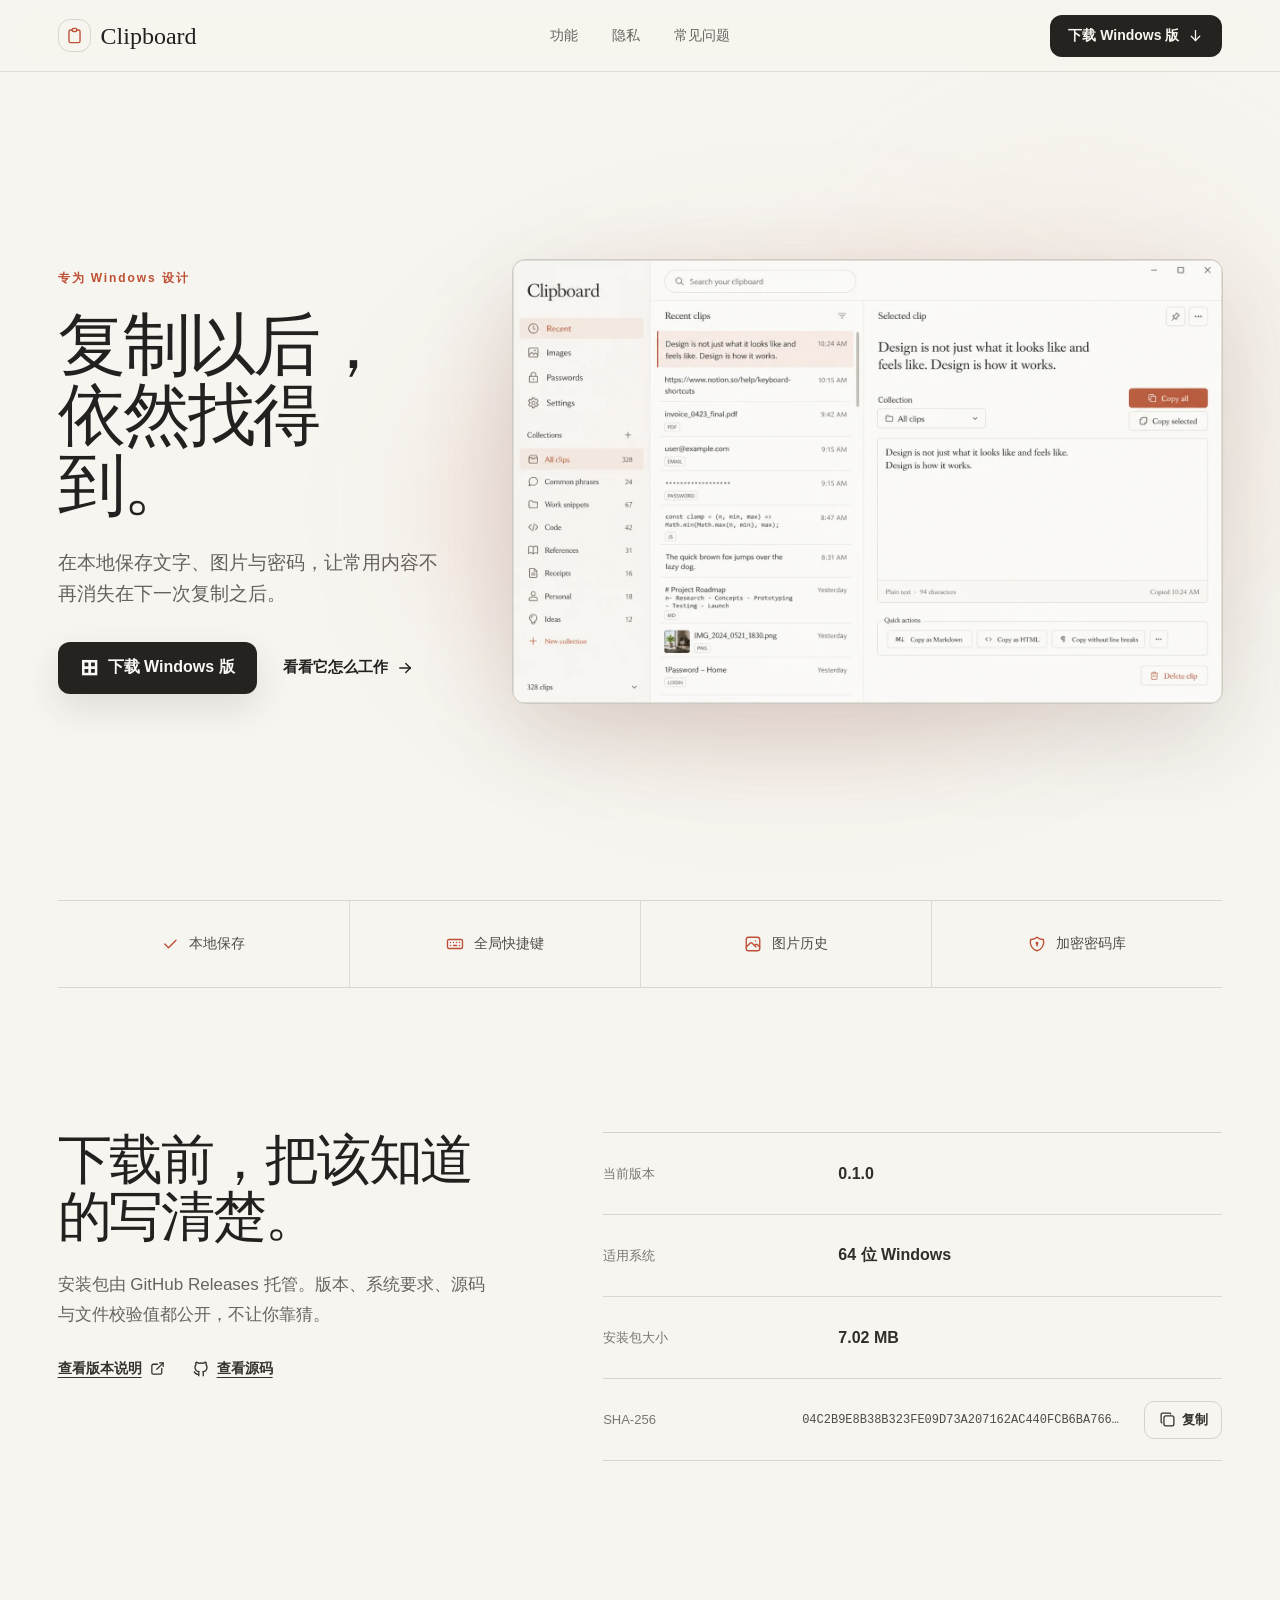
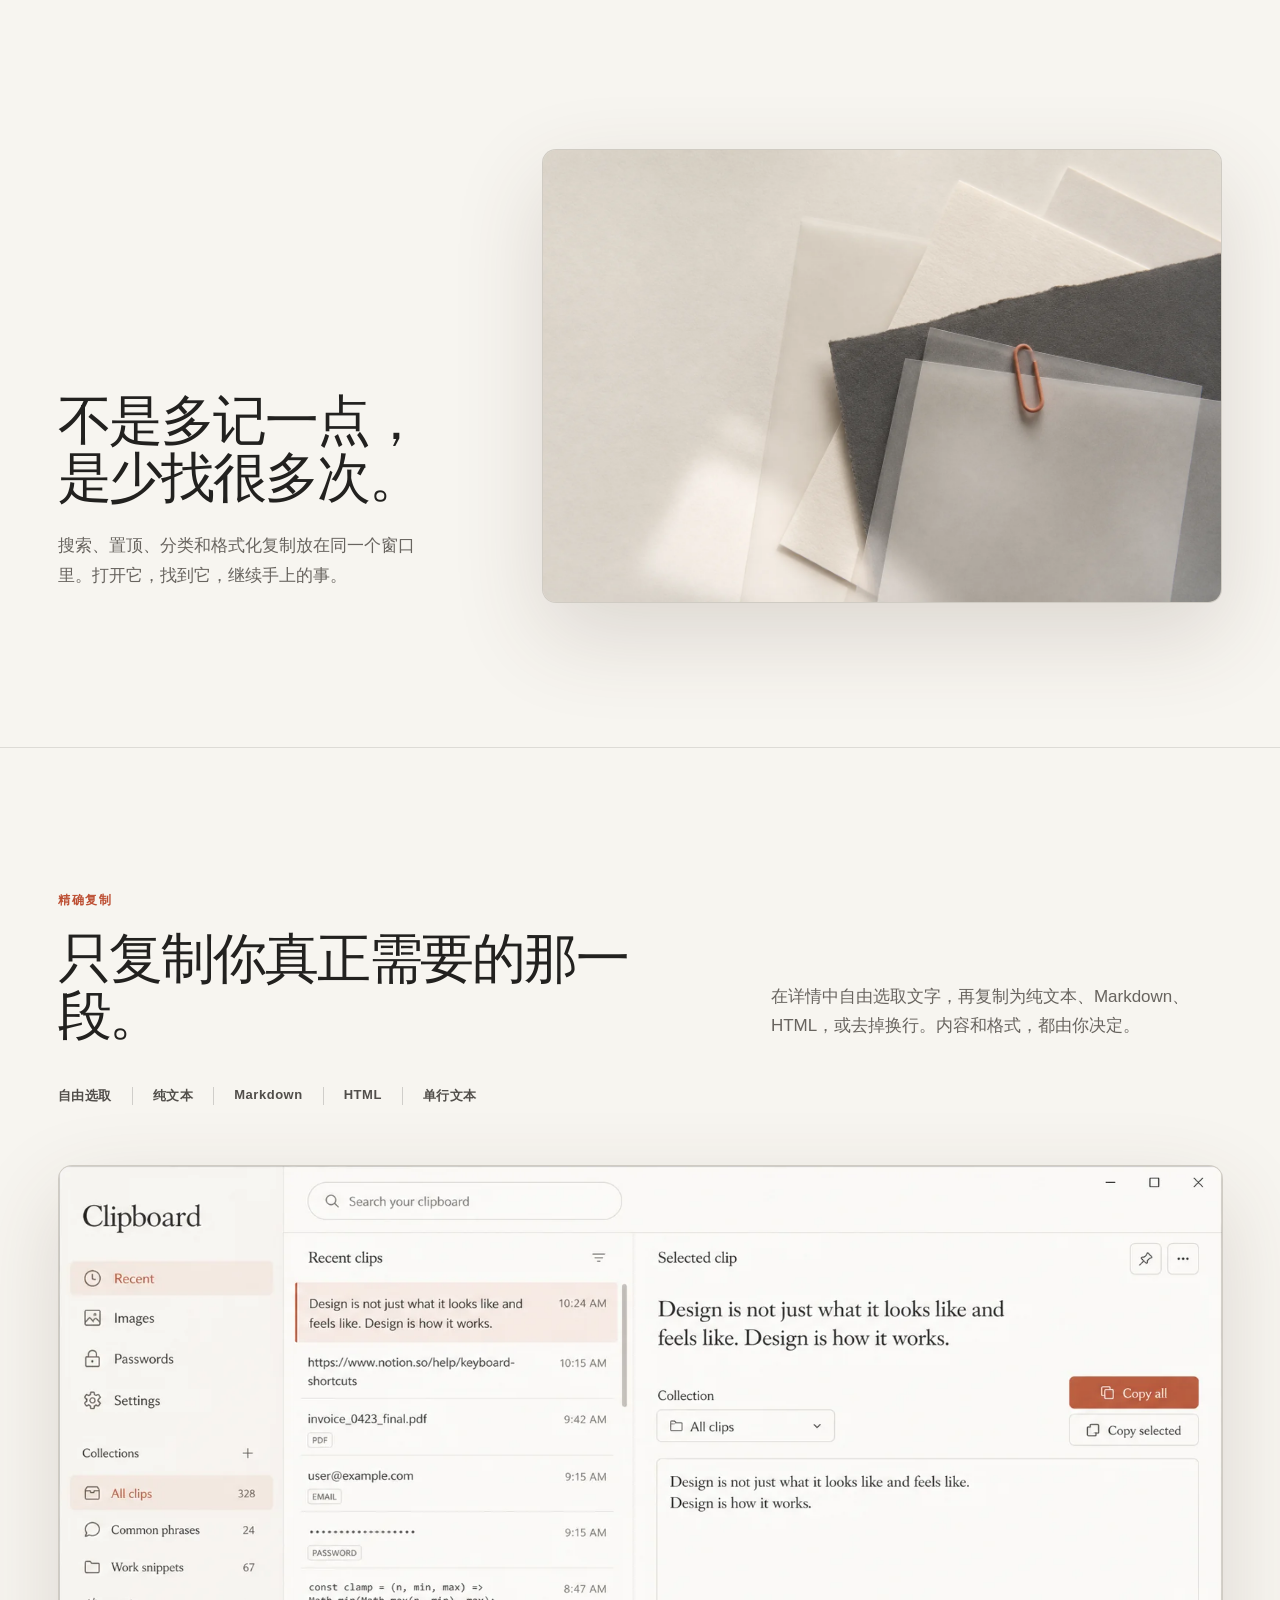
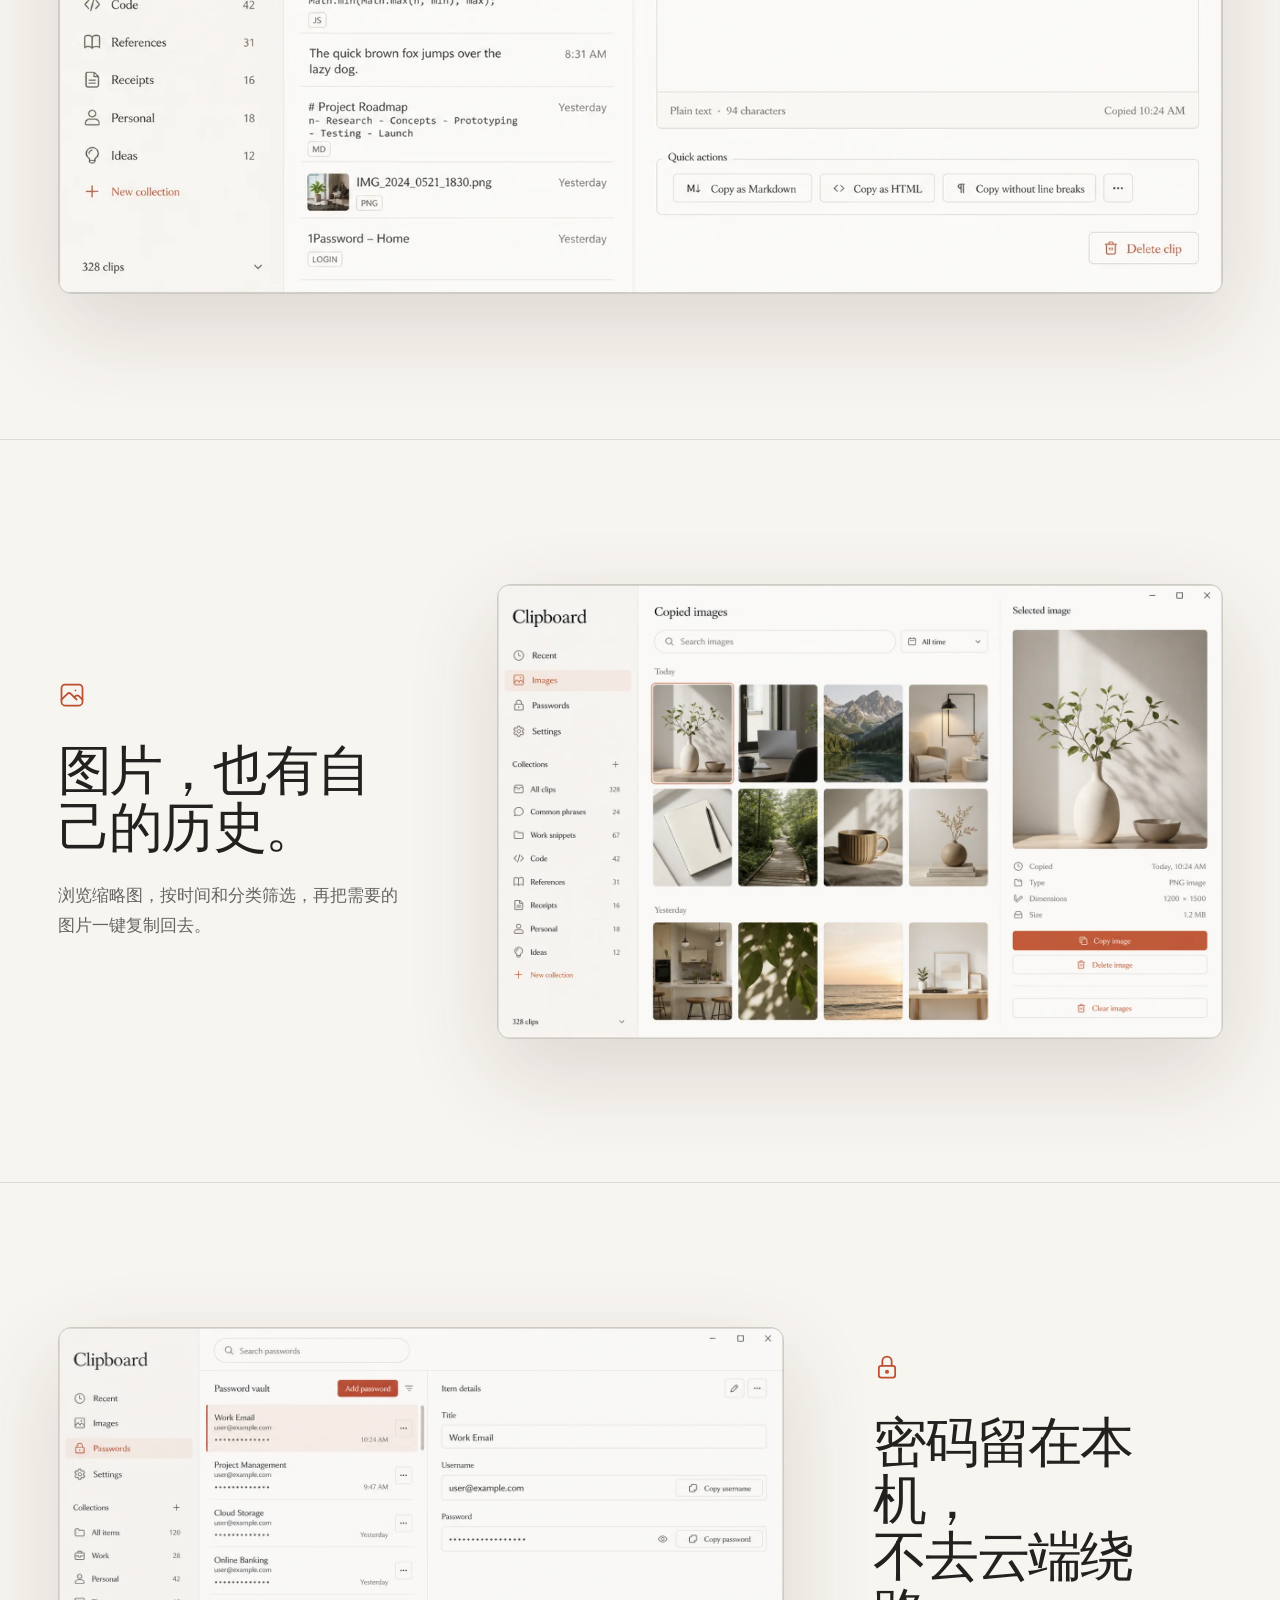
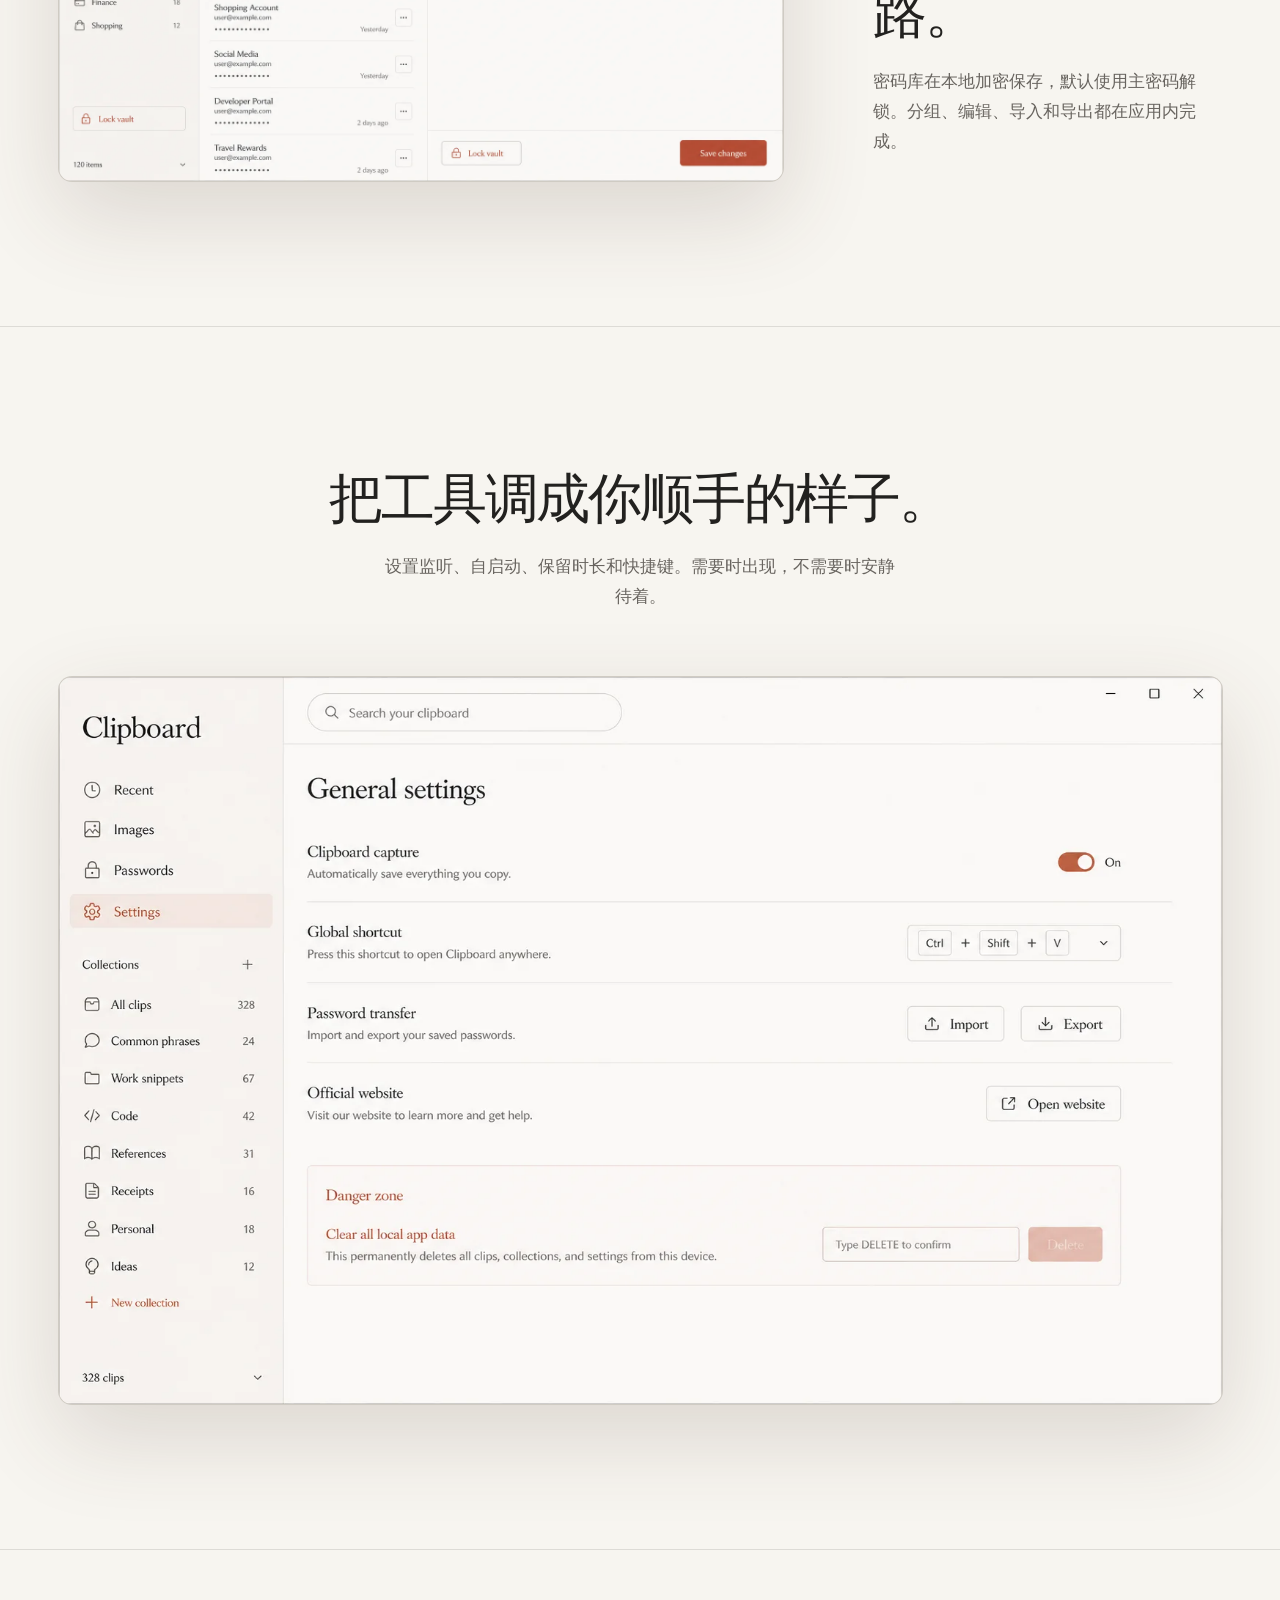
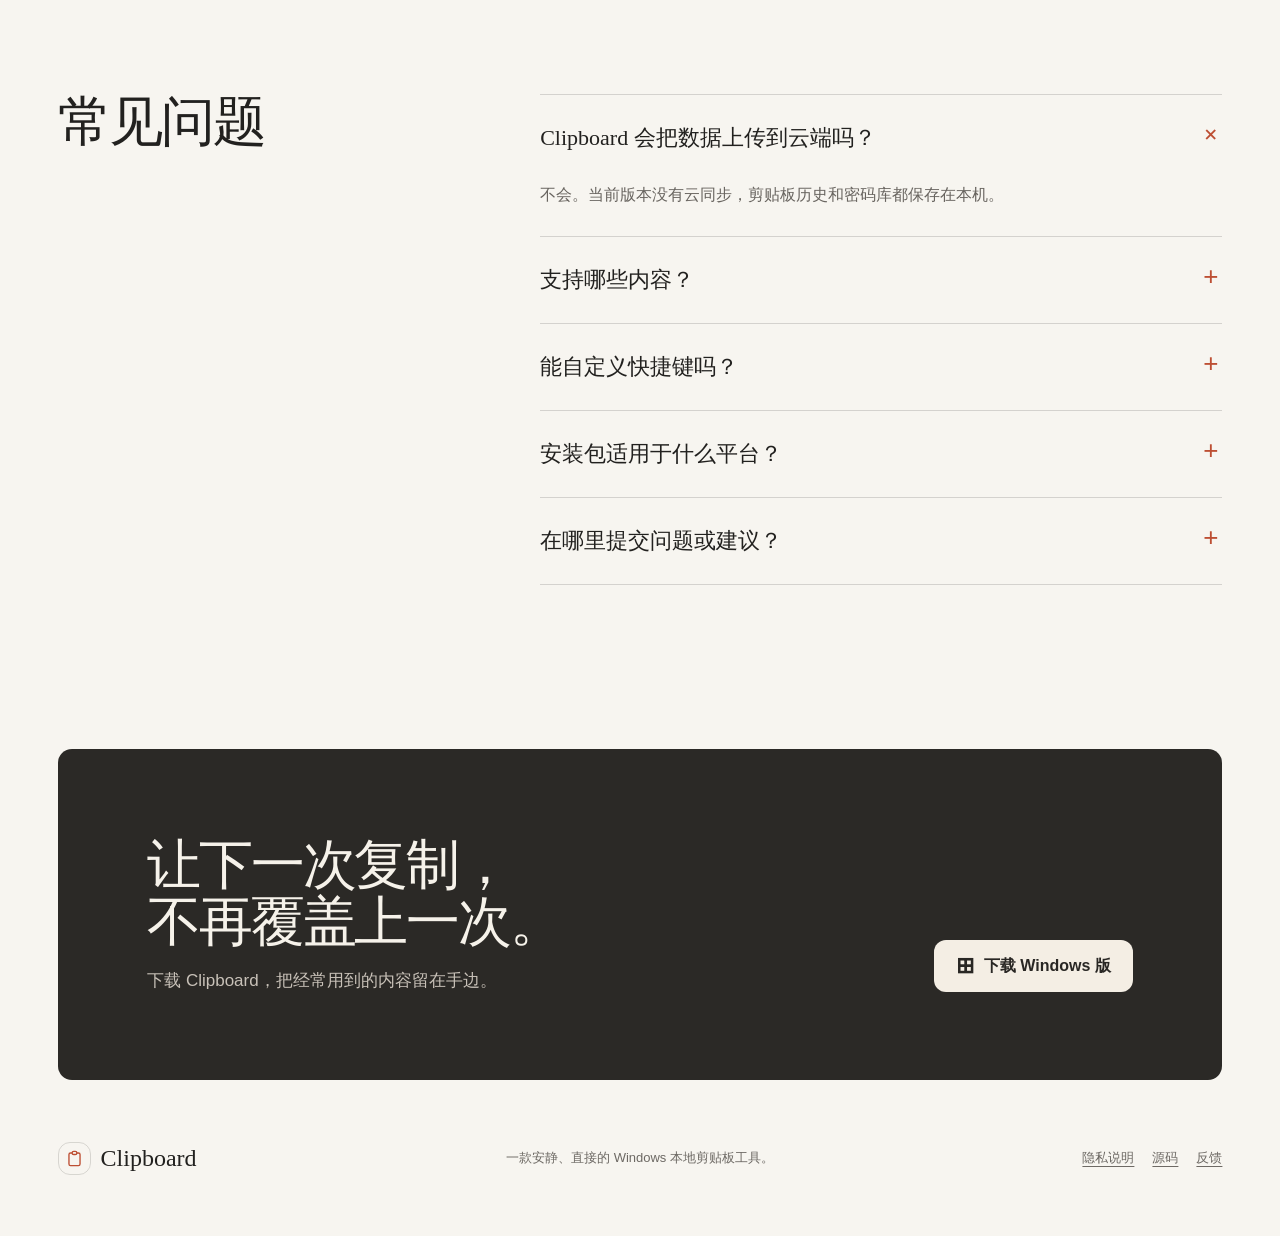
==== website/index.html @ 31921fa9 "Serve website routes with real pages" ====
<!doctype html>
<html lang="en">
  <head>
    <meta charset="utf-8" />
    <link rel="icon" href="../favicon.png" />
    <meta name="viewport" content="width=device-width, initial-scale=1" />
    <link href="../_app/immutable/entry/start.DNYxYTMZ.js" rel="modulepreload">
		<link href="../_app/immutable/chunks/D6on4e1X.js" rel="modulepreload">
		<link href="../_app/immutable/chunks/CYAcVWTh.js" rel="modulepreload">
		<link href="../_app/immutable/chunks/G2PeHV6x.js" rel="modulepreload">
		<link href="../_app/immutable/entry/app.CHiLkWR6.js" rel="modulepreload">
		<link href="../_app/immutable/chunks/DmgQ2pC_.js" rel="modulepreload">
		<link href="../_app/immutable/chunks/By7d_eQi.js" rel="modulepreload">
		<link href="../_app/immutable/chunks/BbEN8DI_.js" rel="modulepreload">
		<link href="../_app/immutable/chunks/GepxOWFr.js" rel="modulepreload">
		<link href="../_app/immutable/chunks/BzUXnO5r.js" rel="modulepreload">
		<link href="../_app/immutable/chunks/DWwJYqah.js" rel="modulepreload">
		<link href="../_app/immutable/chunks/BnkQSVni.js" rel="modulepreload">
		<link href="../_app/immutable/nodes/0.C2P1cS4h.js" rel="modulepreload">
		<link href="../_app/immutable/chunks/uDcqm9uo.js" rel="modulepreload">
		<link href="../_app/immutable/chunks/DkeGbvXj.js" rel="modulepreload">
		<link href="../_app/immutable/nodes/2.D2FblO3P.js" rel="modulepreload">
		<link href="../_app/immutable/nodes/4.B-BGD2Fs.js" rel="modulepreload">
		<link href="../_app/immutable/chunks/CfZhrwXe.js" rel="modulepreload">
		<link href="../_app/immutable/chunks/B-iPPP0-.js" rel="modulepreload">
		<link href="../_app/immutable/chunks/CryLPfYb.js" rel="modulepreload">
		<!--8wy4ua--><meta name="description" content="Clipboard 是一款本地优先的 Windows 剪贴板工具，集中保存文字、图片与密码，支持分类、搜索、自由选取与多格式复制。" class="svelte-8wy4ua"/> <meta name="theme-color" content="#f7f5f0" class="svelte-8wy4ua"/> <link rel="canonical" href="https://hhrsc.github.io/website/" class="svelte-8wy4ua"/> <meta property="og:type" content="website" class="svelte-8wy4ua"/> <meta property="og:locale" content="zh_CN" class="svelte-8wy4ua"/> <meta property="og:title" content="Clipboard | 本地优先的 Windows 剪贴板工具" class="svelte-8wy4ua"/> <meta property="og:description" content="保存文字与图片历史，自由选取内容并复制为纯文本、Markdown、HTML 等格式。" class="svelte-8wy4ua"/> <meta property="og:url" content="https://hhrsc.github.io/website" class="svelte-8wy4ua"/> <meta property="og:image" content="https://hhrsc.github.io/marketing/clipboard-recent.webp" class="svelte-8wy4ua"/> <meta name="twitter:card" content="summary_large_image" class="svelte-8wy4ua"/> <meta name="twitter:title" content="Clipboard | 本地优先的 Windows 剪贴板工具" class="svelte-8wy4ua"/> <meta name="twitter:description" content="保存文字与图片历史，自由选取内容并复制为多种格式。" class="svelte-8wy4ua"/> <meta name="twitter:image" content="https://hhrsc.github.io/marketing/clipboard-recent.webp" class="svelte-8wy4ua"/> <script type="application/ld+json" class="svelte-8wy4ua">{softwareStructuredData}</script> <script type="application/ld+json" class="svelte-8wy4ua">{faqStructuredData}</script><!----><title>Clipboard | 本地优先的 Windows 剪贴板工具</title>
		<link href="../_app/immutable/assets/4.BrifucKy.css" rel="stylesheet">
  </head>
  <body data-sveltekit-preload-data="hover">
    <div style="display: contents"><!--[--><!--[0--><!--[--><!--[0--><!--[--><!--[--><div class="site-shell svelte-8wy4ua"><header class="site-header svelte-8wy4ua"><a class="brand svelte-8wy4ua" href="#top" aria-label="Clipboard 首页"><span class="brand-mark svelte-8wy4ua"><svg xmlns="http://www.w3.org/2000/svg" width="19" height="19" viewBox="0 0 24 24" fill="none" stroke="currentColor" stroke-width="1.7" stroke-linecap="round" stroke-linejoin="round" class="tabler-icon tabler-icon-clipboard "><!--[--><!----><path d="M9 5h-2a2 2 0 0 0 -2 2v12a2 2 0 0 0 2 2h10a2 2 0 0 0 2 -2v-12a2 2 0 0 0 -2 -2h-2"><!----></path><!----><!----><path d="M9 5a2 2 0 0 1 2 -2h2a2 2 0 0 1 2 2a2 2 0 0 1 -2 2h-2a2 2 0 0 1 -2 -2"><!----></path><!----><!--]--><!--[--><!--[--><!--]--><!--]--></svg><!----></span> <span class="svelte-8wy4ua">Clipboard</span></a> <nav class="desktop-nav svelte-8wy4ua" aria-label="主要导航"><a href="#features" class="svelte-8wy4ua">功能</a> <a href="#privacy" class="svelte-8wy4ua">隐私</a> <a href="#faq" class="svelte-8wy4ua">常见问题</a></nav> <a class="header-download svelte-8wy4ua" href="https://github.com/hhrsc/hhrsc.github.io/releases/download/v0.1.0/my-clipboard_0.1.0_x64-setup.exe">下载 Windows 版 <svg xmlns="http://www.w3.org/2000/svg" width="17" height="17" viewBox="0 0 24 24" fill="none" stroke="currentColor" stroke-width="1.8" stroke-linecap="round" stroke-linejoin="round" class="tabler-icon tabler-icon-arrow-down "><!--[--><!----><path d="M12 5l0 14"><!----></path><!----><!----><path d="M18 13l-6 6"><!----></path><!----><!----><path d="M6 13l6 6"><!----></path><!----><!--]--><!--[--><!--[--><!--]--><!--]--></svg><!----></a> <button class="menu-button svelte-8wy4ua" type="button" aria-label="打开菜单" aria-expanded="false"><!--[-1--><svg xmlns="http://www.w3.org/2000/svg" width="21" height="21" viewBox="0 0 24 24" fill="none" stroke="currentColor" stroke-width="2" stroke-linecap="round" stroke-linejoin="round" class="tabler-icon tabler-icon-menu-2 "><!--[--><!----><path d="M4 6l16 0"><!----></path><!----><!----><path d="M4 12l16 0"><!----></path><!----><!----><path d="M4 18l16 0"><!----></path><!----><!--]--><!--[--><!--[--><!--]--><!--]--></svg><!--]--></button></header> <!--[-1--><!--]--> <main id="top" class="svelte-8wy4ua"><section class="hero svelte-8wy4ua"><div class="hero-copy svelte-8wy4ua" data-reveal=""><p class="eyebrow svelte-8wy4ua">专为 Windows 设计</p> <h1 class="svelte-8wy4ua">复制以后，<br class="svelte-8wy4ua"/>依然找得到。</h1> <p class="hero-lede svelte-8wy4ua">在本地保存文字、图片与密码，让常用内容不再消失在下一次复制之后。</p> <div class="hero-actions svelte-8wy4ua"><a class="primary-button svelte-8wy4ua" href="https://github.com/hhrsc/hhrsc.github.io/releases/download/v0.1.0/my-clipboard_0.1.0_x64-setup.exe"><span class="windows-symbol svelte-8wy4ua" aria-hidden="true">⊞</span> 下载 Windows 版</a> <a class="text-link svelte-8wy4ua" href="#features">看看它怎么工作 <svg xmlns="http://www.w3.org/2000/svg" width="18" height="18" viewBox="0 0 24 24" fill="none" stroke="currentColor" stroke-width="1.8" stroke-linecap="round" stroke-linejoin="round" class="tabler-icon tabler-icon-arrow-right "><!--[--><!----><path d="M5 12l14 0"><!----></path><!----><!----><path d="M13 18l6 -6"><!----></path><!----><!----><path d="M13 6l6 6"><!----></path><!----><!--]--><!--[--><!--[--><!--]--><!--]--></svg><!----></a></div></div> <figure class="hero-product svelte-8wy4ua" data-reveal=""><div class="hero-halo svelte-8wy4ua" aria-hidden="true"></div> <div class="interactive-media svelte-8wy4ua"><img src="/marketing/clipboard-recent.webp" alt="Clipboard 的文字历史和详情界面" width="1586" height="992" fetchpriority="high" class="svelte-8wy4ua"/></div></figure></section> <section class="fact-strip svelte-8wy4ua" aria-label="产品特点" data-reveal=""><div class="svelte-8wy4ua"><svg xmlns="http://www.w3.org/2000/svg" width="18" height="18" viewBox="0 0 24 24" fill="none" stroke="currentColor" stroke-width="1.8" stroke-linecap="round" stroke-linejoin="round" class="tabler-icon tabler-icon-check "><!--[--><!----><path d="M5 12l5 5l10 -10"><!----></path><!----><!--]--><!--[--><!--[--><!--]--><!--]--></svg><!----><span class="svelte-8wy4ua">本地保存</span></div> <div class="svelte-8wy4ua"><svg xmlns="http://www.w3.org/2000/svg" width="18" height="18" viewBox="0 0 24 24" fill="none" stroke="currentColor" stroke-width="1.8" stroke-linecap="round" stroke-linejoin="round" class="tabler-icon tabler-icon-keyboard "><!--[--><!----><path d="M2 8a2 2 0 0 1 2 -2h16a2 2 0 0 1 2 2v8a2 2 0 0 1 -2 2h-16a2 2 0 0 1 -2 -2l0 -8"><!----></path><!----><!----><path d="M6 10l0 .01"><!----></path><!----><!----><path d="M10 10l0 .01"><!----></path><!----><!----><path d="M14 10l0 .01"><!----></path><!----><!----><path d="M18 10l0 .01"><!----></path><!----><!----><path d="M6 14l0 .01"><!----></path><!----><!----><path d="M18 14l0 .01"><!----></path><!----><!----><path d="M10 14l4 .01"><!----></path><!----><!--]--><!--[--><!--[--><!--]--><!--]--></svg><!----><span class="svelte-8wy4ua">全局快捷键</span></div> <div class="svelte-8wy4ua"><svg xmlns="http://www.w3.org/2000/svg" width="18" height="18" viewBox="0 0 24 24" fill="none" stroke="currentColor" stroke-width="1.8" stroke-linecap="round" stroke-linejoin="round" class="tabler-icon tabler-icon-photo "><!--[--><!----><path d="M15 8h.01"><!----></path><!----><!----><path d="M3 6a3 3 0 0 1 3 -3h12a3 3 0 0 1 3 3v12a3 3 0 0 1 -3 3h-12a3 3 0 0 1 -3 -3v-12"><!----></path><!----><!----><path d="M3 16l5 -5c.928 -.893 2.072 -.893 3 0l5 5"><!----></path><!----><!----><path d="M14 14l1 -1c.928 -.893 2.072 -.893 3 0l3 3"><!----></path><!----><!--]--><!--[--><!--[--><!--]--><!--]--></svg><!----><span class="svelte-8wy4ua">图片历史</span></div> <div class="svelte-8wy4ua"><svg xmlns="http://www.w3.org/2000/svg" width="18" height="18" viewBox="0 0 24 24" fill="none" stroke="currentColor" stroke-width="1.8" stroke-linecap="round" stroke-linejoin="round" class="tabler-icon tabler-icon-shield-lock "><!--[--><!----><path d="M12 3a12 12 0 0 0 8.5 3a12 12 0 0 1 -8.5 15a12 12 0 0 1 -8.5 -15a12 12 0 0 0 8.5 -3"><!----></path><!----><!----><path d="M11 11a1 1 0 1 0 2 0a1 1 0 1 0 -2 0"><!----></path><!----><!----><path d="M12 12l0 2.5"><!----></path><!----><!--]--><!--[--><!--[--><!--]--><!--]--></svg><!----><span class="svelte-8wy4ua">加密密码库</span></div></section> <section class="trust-section svelte-8wy4ua" aria-labelledby="trust-heading"><div class="trust-copy svelte-8wy4ua" data-reveal=""><h2 id="trust-heading" class="svelte-8wy4ua">下载前，把该知道的写清楚。</h2> <p class="svelte-8wy4ua">安装包由 GitHub Releases 托管。版本、系统要求、源码与文件校验值都公开，不让你靠猜。</p> <div class="trust-links svelte-8wy4ua"><a href="https://github.com/hhrsc/hhrsc.github.io/releases/tag/v0.1.0" target="_blank" rel="noreferrer" class="svelte-8wy4ua">查看版本说明 <svg xmlns="http://www.w3.org/2000/svg" width="17" height="17" viewBox="0 0 24 24" fill="none" stroke="currentColor" stroke-width="1.8" stroke-linecap="round" stroke-linejoin="round" class="tabler-icon tabler-icon-external-link "><!--[--><!----><path d="M12 6h-6a2 2 0 0 0 -2 2v10a2 2 0 0 0 2 2h10a2 2 0 0 0 2 -2v-6"><!----></path><!----><!----><path d="M11 13l9 -9"><!----></path><!----><!----><path d="M15 4h5v5"><!----></path><!----><!--]--><!--[--><!--[--><!--]--><!--]--></svg><!----></a> <a href="https://github.com/hhrsc/clipboard/tree/Tag-V1" target="_blank" rel="noreferrer" class="svelte-8wy4ua"><svg xmlns="http://www.w3.org/2000/svg" width="18" height="18" viewBox="0 0 24 24" fill="none" stroke="currentColor" stroke-width="1.8" stroke-linecap="round" stroke-linejoin="round" class="tabler-icon tabler-icon-brand-github "><!--[--><!----><path d="M9 19c-4.3 1.4 -4.3 -2.5 -6 -3m12 5v-3.5c0 -1 .1 -1.4 -.5 -2c2.8 -.3 5.5 -1.4 5.5 -6a4.6 4.6 0 0 0 -1.3 -3.2a4.2 4.2 0 0 0 -.1 -3.2s-1.1 -.3 -3.5 1.3a12.3 12.3 0 0 0 -6.2 0c-2.4 -1.6 -3.5 -1.3 -3.5 -1.3a4.2 4.2 0 0 0 -.1 3.2a4.6 4.6 0 0 0 -1.3 3.2c0 4.6 2.7 5.7 5.5 6c-.6 .6 -.6 1.2 -.5 2v3.5"><!----></path><!----><!--]--><!--[--><!--[--><!--]--><!--]--></svg><!----> 查看源码</a></div></div> <div class="trust-facts svelte-8wy4ua" data-reveal=""><div class="svelte-8wy4ua"><span class="svelte-8wy4ua">当前版本</span> <strong class="svelte-8wy4ua">0.1.0</strong></div> <div class="svelte-8wy4ua"><span class="svelte-8wy4ua">适用系统</span> <strong class="svelte-8wy4ua">64 位 Windows</strong></div> <div class="svelte-8wy4ua"><span class="svelte-8wy4ua">安装包大小</span> <strong class="svelte-8wy4ua">7.02 MB</strong></div> <div class="checksum-row svelte-8wy4ua"><span class="svelte-8wy4ua">SHA-256</span> <code title="04C2B9E8B38B323FE09D73A207162AC440FCB6BA766FDA0F619A131C81C4D665" class="svelte-8wy4ua">04C2B9E8B38B323FE09D73A207162AC440FCB6BA766FDA0F619A131C81C4D665</code> <button type="button" aria-live="polite" class="svelte-8wy4ua"><!--[-1--><svg xmlns="http://www.w3.org/2000/svg" width="17" height="17" viewBox="0 0 24 24" fill="none" stroke="currentColor" stroke-width="1.8" stroke-linecap="round" stroke-linejoin="round" class="tabler-icon tabler-icon-copy "><!--[--><!----><path d="M7 9.667a2.667 2.667 0 0 1 2.667 -2.667h8.666a2.667 2.667 0 0 1 2.667 2.667v8.666a2.667 2.667 0 0 1 -2.667 2.667h-8.666a2.667 2.667 0 0 1 -2.667 -2.667l0 -8.666"><!----></path><!----><!----><path d="M4.012 16.737a2.005 2.005 0 0 1 -1.012 -1.737v-10c0 -1.1 .9 -2 2 -2h10c.75 0 1.158 .385 1.5 1"><!----></path><!----><!--]--><!--[--><!--[--><!--]--><!--]--></svg><!----> 复制<!--]--></button></div></div></section> <section class="story-section svelte-8wy4ua" id="features"><div class="story-copy svelte-8wy4ua" data-reveal=""><h2 class="svelte-8wy4ua">不是多记一点，<br class="svelte-8wy4ua"/>是少找很多次。</h2> <p class="svelte-8wy4ua">搜索、置顶、分类和格式化复制放在同一个窗口里。打开它，找到它，继续手上的事。</p></div> <figure class="story-visual svelte-8wy4ua" data-reveal=""><div class="interactive-media svelte-8wy4ua"><img src="/marketing/paper-clip-editorial.webp" alt="层叠纸张与陶土色回形针组成的安静桌面画面" width="1536" height="1024" loading="lazy" class="svelte-8wy4ua"/></div></figure></section> <section class="format-section svelte-8wy4ua" aria-labelledby="format-heading"><div class="format-heading svelte-8wy4ua" data-reveal=""><p class="eyebrow svelte-8wy4ua">精确复制</p> <h2 id="format-heading" class="svelte-8wy4ua">只复制你真正需要的那一段。</h2> <p class="svelte-8wy4ua">在详情中自由选取文字，再复制为纯文本、Markdown、HTML，或去掉换行。内容和格式，都由你决定。</p> <div class="format-list svelte-8wy4ua" aria-label="支持的复制方式"><span class="svelte-8wy4ua">自由选取</span> <span class="svelte-8wy4ua">纯文本</span> <span class="svelte-8wy4ua">Markdown</span> <span class="svelte-8wy4ua">HTML</span> <span class="svelte-8wy4ua">单行文本</span></div></div> <figure class="format-shot svelte-8wy4ua" data-reveal=""><div class="interactive-media svelte-8wy4ua"><img src="/marketing/clipboard-recent.webp" alt="Clipboard 详情面板中的文字选择和多格式复制操作" width="1586" height="992" loading="lazy" class="svelte-8wy4ua"/></div></figure></section> <section class="feature-row feature-images svelte-8wy4ua"><div class="feature-copy svelte-8wy4ua" data-reveal=""><svg xmlns="http://www.w3.org/2000/svg" width="28" height="28" viewBox="0 0 24 24" fill="none" stroke="currentColor" stroke-width="1.5" stroke-linecap="round" stroke-linejoin="round" class="tabler-icon tabler-icon-photo "><!--[--><!----><path d="M15 8h.01"><!----></path><!----><!----><path d="M3 6a3 3 0 0 1 3 -3h12a3 3 0 0 1 3 3v12a3 3 0 0 1 -3 3h-12a3 3 0 0 1 -3 -3v-12"><!----></path><!----><!----><path d="M3 16l5 -5c.928 -.893 2.072 -.893 3 0l5 5"><!----></path><!----><!----><path d="M14 14l1 -1c.928 -.893 2.072 -.893 3 0l3 3"><!----></path><!----><!--]--><!--[--><!--[--><!--]--><!--]--></svg><!----> <h2 class="svelte-8wy4ua">图片，也有自己的历史。</h2> <p class="svelte-8wy4ua">浏览缩略图，按时间和分类筛选，再把需要的图片一键复制回去。</p></div> <figure class="app-shot wide-shot svelte-8wy4ua" data-reveal=""><div class="interactive-media svelte-8wy4ua"><img src="/marketing/clipboard-images.webp" alt="Clipboard 的图片历史、筛选和预览界面" width="1586" height="992" loading="lazy" class="svelte-8wy4ua"/></div></figure></section> <section class="feature-row feature-vault svelte-8wy4ua" id="privacy"><figure class="app-shot svelte-8wy4ua" data-reveal=""><div class="interactive-media svelte-8wy4ua"><img src="/marketing/clipboard-passwords.webp" alt="Clipboard 的本地加密密码库界面" width="1586" height="992" loading="lazy" class="svelte-8wy4ua"/></div></figure> <div class="feature-copy svelte-8wy4ua" data-reveal=""><svg xmlns="http://www.w3.org/2000/svg" width="28" height="28" viewBox="0 0 24 24" fill="none" stroke="currentColor" stroke-width="1.5" stroke-linecap="round" stroke-linejoin="round" class="tabler-icon tabler-icon-lock "><!--[--><!----><path d="M5 13a2 2 0 0 1 2 -2h10a2 2 0 0 1 2 2v6a2 2 0 0 1 -2 2h-10a2 2 0 0 1 -2 -2v-6"><!----></path><!----><!----><path d="M11 16a1 1 0 1 0 2 0a1 1 0 0 0 -2 0"><!----></path><!----><!----><path d="M8 11v-4a4 4 0 1 1 8 0v4"><!----></path><!----><!--]--><!--[--><!--[--><!--]--><!--]--></svg><!----> <h2 class="svelte-8wy4ua">密码留在本机，<br class="svelte-8wy4ua"/>不去云端绕路。</h2> <p class="svelte-8wy4ua">密码库在本地加密保存，默认使用主密码解锁。分组、编辑、导入和导出都在应用内完成。</p></div></section> <section class="control-section svelte-8wy4ua"><div class="control-heading svelte-8wy4ua" data-reveal=""><h2 class="svelte-8wy4ua">把工具调成你顺手的样子。</h2> <p class="svelte-8wy4ua">设置监听、自启动、保留时长和快捷键。需要时出现，不需要时安静待着。</p></div> <figure class="settings-shot svelte-8wy4ua" data-reveal=""><div class="interactive-media svelte-8wy4ua"><img src="/marketing/clipboard-settings.webp" alt="Clipboard 的常规设置与快捷键界面" width="1586" height="992" loading="lazy" class="svelte-8wy4ua"/></div></figure></section> <section class="faq-section svelte-8wy4ua" id="faq"><h2 data-reveal="" class="svelte-8wy4ua">常见问题</h2> <div class="faq-list svelte-8wy4ua" data-reveal=""><details open="" class="svelte-8wy4ua"><summary class="svelte-8wy4ua">Clipboard 会把数据上传到云端吗？</summary> <p class="svelte-8wy4ua">不会。当前版本没有云同步，剪贴板历史和密码库都保存在本机。</p></details> <details class="svelte-8wy4ua"><summary class="svelte-8wy4ua">支持哪些内容？</summary> <p class="svelte-8wy4ua">支持文字、富文本格式和图片历史，也提供独立的本地加密密码库。</p></details> <details class="svelte-8wy4ua"><summary class="svelte-8wy4ua">能自定义快捷键吗？</summary> <p class="svelte-8wy4ua">可以。你可以在设置中录制全局快捷键，具体可用组合受 Windows 注册规则约束。</p></details> <details class="svelte-8wy4ua"><summary class="svelte-8wy4ua">安装包适用于什么平台？</summary> <p class="svelte-8wy4ua">当前安装包面向 64 位 Windows 桌面系统。</p></details> <details class="svelte-8wy4ua"><summary class="svelte-8wy4ua">在哪里提交问题或建议？</summary> <p class="svelte-8wy4ua">可以前往 <a href="https://github.com/hhrsc/clipboard/issues/new" target="_blank" rel="noreferrer" class="svelte-8wy4ua">GitHub Issues</a>，描述你的使用场景和期望结果。</p></details></div></section> <section class="final-cta svelte-8wy4ua" data-reveal=""><div class="svelte-8wy4ua"><h2 class="svelte-8wy4ua">让下一次复制，<br class="svelte-8wy4ua"/>不再覆盖上一次。</h2> <p class="svelte-8wy4ua">下载 Clipboard，把经常用到的内容留在手边。</p></div> <a class="primary-button light-button svelte-8wy4ua" href="https://github.com/hhrsc/hhrsc.github.io/releases/download/v0.1.0/my-clipboard_0.1.0_x64-setup.exe"><span class="windows-symbol svelte-8wy4ua" aria-hidden="true">⊞</span> 下载 Windows 版</a></section></main> <footer class="svelte-8wy4ua"><a class="brand footer-brand svelte-8wy4ua" href="#top" aria-label="返回顶部"><span class="brand-mark svelte-8wy4ua"><svg xmlns="http://www.w3.org/2000/svg" width="19" height="19" viewBox="0 0 24 24" fill="none" stroke="currentColor" stroke-width="1.7" stroke-linecap="round" stroke-linejoin="round" class="tabler-icon tabler-icon-clipboard "><!--[--><!----><path d="M9 5h-2a2 2 0 0 0 -2 2v12a2 2 0 0 0 2 2h10a2 2 0 0 0 2 -2v-12a2 2 0 0 0 -2 -2h-2"><!----></path><!----><!----><path d="M9 5a2 2 0 0 1 2 -2h2a2 2 0 0 1 2 2a2 2 0 0 1 -2 2h-2a2 2 0 0 1 -2 -2"><!----></path><!----><!--]--><!--[--><!--[--><!--]--><!--]--></svg><!----></span> <span class="svelte-8wy4ua">Clipboard</span></a> <p class="svelte-8wy4ua">一款安静、直接的 Windows 本地剪贴板工具。</p> <p class="footer-links svelte-8wy4ua"><a href="/website/privacy-policy" class="svelte-8wy4ua">隐私说明</a> <a href="https://github.com/hhrsc/clipboard/tree/Tag-V1" target="_blank" rel="noreferrer" class="svelte-8wy4ua">源码</a> <a href="https://github.com/hhrsc/clipboard/issues/new" target="_blank" rel="noreferrer" class="svelte-8wy4ua">反馈</a></p></footer></div><!--]--><!----><!--]--><!--]--><!----><!--]--><!--]--> <!--[-1--><!--]--><!--]-->
			
			<script>
				{
					__sveltekit_1fo5zxt = {
						base: new URL("..", location).pathname.slice(0, -1)
					};

					const element = document.currentScript.parentElement;

					Promise.all([
						import("../_app/immutable/entry/start.DNYxYTMZ.js"),
						import("../_app/immutable/entry/app.CHiLkWR6.js")
					]).then(([kit, app]) => {
						kit.start(app, element, {
							node_ids: [0, 2, 4],
							data: [null,null,null],
							form: null,
							error: null
						});
					});
				}
			</script>
		</div>
  </body>
</html>
---- _app/immutable/assets/4.BrifucKy.css ----
*{box-sizing:border-box}html{scroll-behavior:smooth;background:#f7f5f0}body{margin:0;background:#f7f5f0;color:#22211f;font-family:Segoe UI Variable Text,Segoe UI,PingFang SC,Microsoft YaHei,sans-serif}button,a{font:inherit}a{color:inherit}.site-shell.svelte-8wy4ua{min-height:100dvh;overflow:clip;background:radial-gradient(circle at 84% 5%,rgba(196,81,50,.06),transparent 22rem),#f7f5f0}.site-header.svelte-8wy4ua{position:sticky;top:0;z-index:20;display:grid;grid-template-columns:1fr auto 1fr;align-items:center;min-height:72px;padding:0 4.5vw;border-bottom:1px solid rgba(34,33,31,.11);background:#f7f5f0e0;-webkit-backdrop-filter:blur(18px) saturate(130%);backdrop-filter:blur(18px) saturate(130%)}.brand.svelte-8wy4ua{display:inline-flex;align-items:center;justify-self:start;gap:10px;width:fit-content;text-decoration:none;font-family:Georgia,Times New Roman,Songti SC,serif;font-size:24px;line-height:1}.brand-mark.svelte-8wy4ua{display:grid;width:33px;height:33px;place-items:center;border:1px solid rgba(34,33,31,.15);border-radius:12px;color:#bd4f33}.desktop-nav.svelte-8wy4ua{display:flex;align-items:center;gap:34px;color:#68645f;font-size:14px}.desktop-nav.svelte-8wy4ua a:where(.svelte-8wy4ua),.text-link.svelte-8wy4ua{text-decoration:none;transition:color .18s ease}.desktop-nav.svelte-8wy4ua a:where(.svelte-8wy4ua):hover,.text-link.svelte-8wy4ua:hover{color:#bd4f33}.header-download.svelte-8wy4ua{display:inline-flex;align-items:center;justify-self:end;gap:8px;min-height:42px;padding:0 18px;border-radius:12px;background:#242320;color:#f8f6f1;text-decoration:none;font-size:14px;font-weight:600;transition:transform .18s ease,background .18s ease}.header-download.svelte-8wy4ua:hover{transform:translateY(-2px);background:#bd4f33}.header-download.svelte-8wy4ua:active,.primary-button.svelte-8wy4ua:active{transform:translateY(1px) scale(.985)}.menu-button.svelte-8wy4ua,.mobile-nav.svelte-8wy4ua{display:none}main.svelte-8wy4ua{width:min(100%,1600px);margin:0 auto}.hero.svelte-8wy4ua{position:relative;display:grid;grid-template-columns:minmax(0,.78fr) minmax(520px,1.22fr);align-items:center;min-height:calc(100dvh - 72px);padding:64px 4.5vw 72px}.hero-copy.svelte-8wy4ua{position:relative;z-index:2;max-width:640px;padding-right:5vw}.eyebrow.svelte-8wy4ua{margin:0 0 24px;color:#bd4f33;font-size:12px;font-weight:650;letter-spacing:.16em}h1.svelte-8wy4ua,h2.svelte-8wy4ua,p.svelte-8wy4ua{margin-top:0}h1.svelte-8wy4ua,h2.svelte-8wy4ua{font-family:Georgia,Times New Roman,Songti SC,serif;font-weight:400;letter-spacing:-.04em}h1.svelte-8wy4ua{margin-bottom:26px;font-size:clamp(50px,5.35vw,82px);line-height:1.02}.hero-lede.svelte-8wy4ua{max-width:510px;margin-bottom:32px;color:#65615d;font-size:clamp(17px,1.45vw,20px);line-height:1.7}.hero-actions.svelte-8wy4ua{display:flex;align-items:center;gap:26px}.primary-button.svelte-8wy4ua{display:inline-flex;align-items:center;justify-content:center;gap:10px;min-height:52px;padding:0 22px;border-radius:12px;background:#242320;color:#faf8f4;text-decoration:none;font-weight:650;white-space:nowrap;box-shadow:0 14px 35px #42332b1f;transition:transform .22s cubic-bezier(.16,1,.3,1),background .18s ease}.primary-button.svelte-8wy4ua:hover{transform:translateY(-3px);background:#bd4f33}.windows-symbol.svelte-8wy4ua{font-size:22px;line-height:1}.text-link.svelte-8wy4ua{display:inline-flex;align-items:center;gap:8px;font-size:15px;font-weight:600}.text-link.svelte-8wy4ua svg{transition:transform .18s ease}.text-link.svelte-8wy4ua:hover svg{transform:translate(4px)}.hero-product.svelte-8wy4ua{position:relative;z-index:1;width:100%;margin:0}.interactive-media.svelte-8wy4ua{--media-active: 0;--spot-x: 50%;--spot-y: 50%;position:relative;overflow:hidden;border:1px solid rgba(52,45,41,.14);border-radius:14px;background:#e9e5dd;box-shadow:0 32px 90px #4e3b2e29;transform:perspective(1200px) rotateX(var(--tilt-x, 0deg)) rotateY(var(--tilt-y, 0deg)) translateZ(0);transform-style:preserve-3d;transition:transform .24s cubic-bezier(.16,1,.3,1),box-shadow .24s ease;will-change:transform}.interactive-media.svelte-8wy4ua:after{content:"";position:absolute;top:0;right:0;bottom:0;left:0;pointer-events:none;background:radial-gradient(circle at var(--spot-x) var(--spot-y),rgba(255,255,255,.22),transparent 34%);opacity:var(--media-active);transition:opacity .22s ease}.interactive-media.svelte-8wy4ua:hover{box-shadow:0 38px 100px #4e3b2e33}.interactive-media.svelte-8wy4ua img:where(.svelte-8wy4ua){display:block;width:100%;height:auto}.hero-halo.svelte-8wy4ua{position:absolute;top:8%;right:12%;bottom:-4%;left:-8%;z-index:-1;border-radius:50%;background:#bf503324;filter:blur(80px)}.fact-strip.svelte-8wy4ua{display:grid;grid-template-columns:repeat(4,1fr);margin:0 4.5vw;border-top:1px solid rgba(34,33,31,.14);border-bottom:1px solid rgba(34,33,31,.14)}.fact-strip.svelte-8wy4ua div:where(.svelte-8wy4ua){display:flex;align-items:center;justify-content:center;gap:10px;min-height:86px;color:#514e4a;font-size:14px}.fact-strip.svelte-8wy4ua div:where(.svelte-8wy4ua)+div:where(.svelte-8wy4ua){border-left:1px solid rgba(34,33,31,.12)}.fact-strip.svelte-8wy4ua svg,.feature-copy.svelte-8wy4ua>svg{color:#bd4f33}.story-section.svelte-8wy4ua,.trust-section.svelte-8wy4ua,.format-section.svelte-8wy4ua,.feature-row.svelte-8wy4ua,.control-section.svelte-8wy4ua,.faq-section.svelte-8wy4ua{padding:144px 4.5vw}.trust-section.svelte-8wy4ua{display:grid;grid-template-columns:minmax(280px,.82fr) minmax(0,1.18fr);gap:9vw;align-items:start}.trust-copy.svelte-8wy4ua h2:where(.svelte-8wy4ua){max-width:650px;margin-bottom:24px;font-size:clamp(40px,4.25vw,66px);line-height:1.05}.trust-copy.svelte-8wy4ua p:where(.svelte-8wy4ua){max-width:520px;margin-bottom:30px;color:#68645f;font-size:17px;line-height:1.75}.trust-links.svelte-8wy4ua{display:flex;flex-wrap:wrap;gap:16px 26px}.trust-links.svelte-8wy4ua a:where(.svelte-8wy4ua),.footer-links.svelte-8wy4ua a:where(.svelte-8wy4ua),.faq-list.svelte-8wy4ua p:where(.svelte-8wy4ua) a:where(.svelte-8wy4ua){text-underline-offset:4px;text-decoration-thickness:1px}.trust-links.svelte-8wy4ua a:where(.svelte-8wy4ua){display:inline-flex;align-items:center;gap:7px;color:#34312e;font-size:14px;font-weight:650}.trust-facts.svelte-8wy4ua{border-top:1px solid rgba(34,33,31,.16)}.trust-facts.svelte-8wy4ua>div:where(.svelte-8wy4ua){display:grid;grid-template-columns:minmax(120px,.55fr) minmax(180px,1fr);gap:24px;align-items:center;min-height:82px;border-bottom:1px solid rgba(34,33,31,.14)}.trust-facts.svelte-8wy4ua span:where(.svelte-8wy4ua){color:#7a756f;font-size:13px}.trust-facts.svelte-8wy4ua strong:where(.svelte-8wy4ua){color:#302e2b;font-size:16px;font-weight:650}.trust-facts.svelte-8wy4ua .checksum-row:where(.svelte-8wy4ua){grid-template-columns:minmax(120px,.55fr) minmax(0,1fr) auto}.checksum-row.svelte-8wy4ua code:where(.svelte-8wy4ua){overflow:hidden;color:#4f4b46;font-family:Cascadia Mono,SFMono-Regular,Consolas,monospace;font-size:12px;text-overflow:ellipsis;white-space:nowrap}.checksum-row.svelte-8wy4ua button:where(.svelte-8wy4ua){display:inline-flex;align-items:center;justify-content:center;gap:6px;min-width:78px;min-height:38px;padding:0 13px;border:1px solid rgba(34,33,31,.16);border-radius:10px;background:transparent;color:#34312e;cursor:pointer;font-size:13px;font-weight:650;transition:transform .18s ease,border-color .18s ease,background .18s ease}.checksum-row.svelte-8wy4ua button:where(.svelte-8wy4ua):hover{border-color:#bd4f338c;background:#bd4f3314}.checksum-row.svelte-8wy4ua button:where(.svelte-8wy4ua):active{transform:scale(.98)}.story-section.svelte-8wy4ua{display:grid;grid-template-columns:minmax(260px,.72fr) minmax(0,1.28fr);gap:8vw;align-items:end}.story-copy.svelte-8wy4ua{padding-bottom:12px}.story-copy.svelte-8wy4ua h2:where(.svelte-8wy4ua),.format-heading.svelte-8wy4ua h2:where(.svelte-8wy4ua),.feature-copy.svelte-8wy4ua h2:where(.svelte-8wy4ua),.control-heading.svelte-8wy4ua h2:where(.svelte-8wy4ua),.faq-section.svelte-8wy4ua h2:where(.svelte-8wy4ua),.final-cta.svelte-8wy4ua h2:where(.svelte-8wy4ua){margin-bottom:24px;font-size:clamp(40px,4.25vw,66px);line-height:1.05}.story-copy.svelte-8wy4ua p:where(.svelte-8wy4ua),.format-heading.svelte-8wy4ua>p:where(.svelte-8wy4ua):not(.eyebrow),.feature-copy.svelte-8wy4ua p:where(.svelte-8wy4ua),.control-heading.svelte-8wy4ua p:where(.svelte-8wy4ua){max-width:510px;margin-bottom:0;color:#68645f;font-size:17px;line-height:1.75}.story-visual.svelte-8wy4ua{position:relative;margin:0}.story-visual.svelte-8wy4ua img:where(.svelte-8wy4ua){display:block;width:100%;height:auto}.format-section.svelte-8wy4ua{border-top:1px solid rgba(34,33,31,.12)}.format-heading.svelte-8wy4ua{display:grid;grid-template-columns:minmax(0,1.15fr) minmax(280px,.85fr);column-gap:8vw;align-items:end;margin-bottom:60px}.format-heading.svelte-8wy4ua .eyebrow:where(.svelte-8wy4ua){grid-column:1 / -1;margin-bottom:22px}.format-heading.svelte-8wy4ua h2:where(.svelte-8wy4ua){max-width:820px;margin-bottom:0}.format-heading.svelte-8wy4ua>p:where(.svelte-8wy4ua):not(.eyebrow){margin-bottom:4px}.format-list.svelte-8wy4ua{grid-column:1 / -1;display:flex;flex-wrap:wrap;gap:12px 0;margin-top:42px;color:#514e4a;font-size:13px;font-weight:650;letter-spacing:.04em}.format-list.svelte-8wy4ua span:where(.svelte-8wy4ua){padding:0 20px;border-left:1px solid rgba(34,33,31,.18)}.format-list.svelte-8wy4ua span:where(.svelte-8wy4ua):first-child{padding-left:0;border-left:0}.format-shot.svelte-8wy4ua{width:min(100%,1240px);margin:0 auto}.feature-row.svelte-8wy4ua{display:grid;grid-template-columns:minmax(280px,.65fr) minmax(0,1.35fr);gap:7vw;align-items:center;border-top:1px solid rgba(34,33,31,.12)}.feature-copy.svelte-8wy4ua>svg{margin-bottom:30px}.app-shot.svelte-8wy4ua{margin:0}.feature-vault.svelte-8wy4ua{grid-template-columns:minmax(0,1.35fr) minmax(280px,.65fr)}.control-section.svelte-8wy4ua{border-top:1px solid rgba(34,33,31,.12)}.control-heading.svelte-8wy4ua{max-width:780px;margin:0 auto 64px;text-align:center}.control-heading.svelte-8wy4ua p:where(.svelte-8wy4ua){margin-right:auto;margin-left:auto}.settings-shot.svelte-8wy4ua{width:min(100%,1180px);margin:0 auto}.faq-section.svelte-8wy4ua{display:grid;grid-template-columns:.7fr 1.3fr;gap:9vw;border-top:1px solid rgba(34,33,31,.12)}.faq-section.svelte-8wy4ua h2:where(.svelte-8wy4ua){position:sticky;top:116px;align-self:start}.faq-list.svelte-8wy4ua details:where(.svelte-8wy4ua){border-bottom:1px solid rgba(34,33,31,.16)}.faq-list.svelte-8wy4ua details:where(.svelte-8wy4ua):first-child{border-top:1px solid rgba(34,33,31,.16)}.faq-list.svelte-8wy4ua summary:where(.svelte-8wy4ua){position:relative;padding:28px 46px 28px 0;cursor:pointer;list-style:none;font-family:Georgia,Times New Roman,Songti SC,serif;font-size:22px}.faq-list.svelte-8wy4ua summary:where(.svelte-8wy4ua)::-webkit-details-marker{display:none}.faq-list.svelte-8wy4ua summary:where(.svelte-8wy4ua):after{content:"+";position:absolute;top:24px;right:4px;color:#bd4f33;font-family:Segoe UI,sans-serif;font-size:26px;font-weight:300;transition:transform .2s ease}.faq-list.svelte-8wy4ua details[open]:where(.svelte-8wy4ua) summary:where(.svelte-8wy4ua):after{transform:rotate(45deg)}.faq-list.svelte-8wy4ua p:where(.svelte-8wy4ua){max-width:620px;margin-bottom:28px;color:#68645f;line-height:1.7}.final-cta.svelte-8wy4ua{display:flex;align-items:flex-end;justify-content:space-between;gap:48px;margin:20px 4.5vw 0;padding:88px 7vw;border-radius:14px;background:#2b2926;color:#f6f2ea}.final-cta.svelte-8wy4ua h2:where(.svelte-8wy4ua){margin-bottom:18px}.final-cta.svelte-8wy4ua p:where(.svelte-8wy4ua){margin-bottom:0;color:#c8c1b8;font-size:17px}.light-button.svelte-8wy4ua{flex:0 0 auto;background:#f4eee4;color:#292724;box-shadow:none}.light-button.svelte-8wy4ua:hover{color:#fff8f2}footer.svelte-8wy4ua{display:grid;grid-template-columns:1fr auto 1fr;align-items:center;gap:24px;min-height:156px;padding:36px 4.5vw;color:#6d6964;font-size:13px}.footer-brand.svelte-8wy4ua{color:#22211f}footer.svelte-8wy4ua p:where(.svelte-8wy4ua){margin:0}footer.svelte-8wy4ua p:where(.svelte-8wy4ua):last-child{justify-self:end}.footer-links.svelte-8wy4ua{display:flex;gap:18px}[data-reveal].svelte-8wy4ua{opacity:0;transform:translateY(26px);transition:opacity .7s cubic-bezier(.16,1,.3,1),transform .7s cubic-bezier(.16,1,.3,1)}[data-reveal].svelte-8wy4ua.is-visible{opacity:1;transform:translateY(0)}:focus-visible{outline:3px solid rgba(189,79,51,.42);outline-offset:4px}@media(max-width:1080px){.hero.svelte-8wy4ua{grid-template-columns:.9fr 1.1fr}}@media(max-width:820px){.site-header.svelte-8wy4ua{grid-template-columns:1fr auto;min-height:64px;padding:0 20px}.desktop-nav.svelte-8wy4ua,.header-download.svelte-8wy4ua{display:none}.menu-button.svelte-8wy4ua{display:grid;width:42px;height:42px;place-items:center;border:1px solid rgba(34,33,31,.14);border-radius:12px;background:transparent;color:#22211f}.mobile-nav.svelte-8wy4ua{position:fixed;inset:64px 0 auto;z-index:19;display:grid;gap:0;padding:10px 20px 20px;border-bottom:1px solid rgba(34,33,31,.13);background:#f7f5f0;box-shadow:0 18px 36px #382b2317}.mobile-nav.svelte-8wy4ua a:where(.svelte-8wy4ua){padding:16px 0;border-bottom:1px solid rgba(34,33,31,.1);text-decoration:none}.hero.svelte-8wy4ua{grid-template-columns:1fr;gap:54px;min-height:auto;padding:64px 20px 76px}.hero-copy.svelte-8wy4ua{padding-right:0}h1.svelte-8wy4ua{font-size:clamp(46px,11vw,68px)}.hero-product.svelte-8wy4ua,.hero-product[data-reveal].svelte-8wy4ua,.hero-product[data-reveal].svelte-8wy4ua.is-visible{width:100%;margin:0;transform:none}.fact-strip.svelte-8wy4ua{grid-template-columns:repeat(2,1fr);margin:0 20px}.fact-strip.svelte-8wy4ua div:where(.svelte-8wy4ua):nth-child(3){border-left:0}.fact-strip.svelte-8wy4ua div:where(.svelte-8wy4ua):nth-child(n+3){border-top:1px solid rgba(34,33,31,.12)}.story-section.svelte-8wy4ua,.trust-section.svelte-8wy4ua,.format-section.svelte-8wy4ua,.feature-row.svelte-8wy4ua,.feature-vault.svelte-8wy4ua,.faq-section.svelte-8wy4ua{grid-template-columns:1fr;gap:48px;padding:96px 20px}.trust-section.svelte-8wy4ua{grid-template-columns:1fr}.story-section.svelte-8wy4ua{align-items:start}.format-heading.svelte-8wy4ua{grid-template-columns:1fr;gap:20px;margin-bottom:44px}.format-heading.svelte-8wy4ua .eyebrow:where(.svelte-8wy4ua),.format-list.svelte-8wy4ua{grid-column:auto}.format-heading.svelte-8wy4ua h2:where(.svelte-8wy4ua){margin-bottom:4px}.format-list.svelte-8wy4ua{margin-top:18px}.feature-vault.svelte-8wy4ua .feature-copy:where(.svelte-8wy4ua){order:-1}.feature-images.svelte-8wy4ua .app-shot:where(.svelte-8wy4ua),.feature-vault.svelte-8wy4ua .app-shot:where(.svelte-8wy4ua){width:100%;margin:0}.control-section.svelte-8wy4ua{padding:96px 20px}.control-heading.svelte-8wy4ua{margin-bottom:44px;text-align:left}.faq-section.svelte-8wy4ua h2:where(.svelte-8wy4ua){position:static}.final-cta.svelte-8wy4ua{align-items:flex-start;flex-direction:column;margin:0 20px;padding:64px 28px}footer.svelte-8wy4ua{grid-template-columns:1fr;padding:54px 20px}footer.svelte-8wy4ua p:where(.svelte-8wy4ua):last-child{justify-self:start}}@media(max-width:520px){.brand.svelte-8wy4ua{font-size:21px}.brand-mark.svelte-8wy4ua{width:31px;height:31px}.hero.svelte-8wy4ua{gap:42px;padding-top:52px}.eyebrow.svelte-8wy4ua{margin-bottom:18px}h1.svelte-8wy4ua{font-size:45px}.hero-lede.svelte-8wy4ua{font-size:16px;line-height:1.65}.hero-actions.svelte-8wy4ua{align-items:flex-start;flex-direction:column;gap:20px}.story-copy.svelte-8wy4ua h2:where(.svelte-8wy4ua),.format-heading.svelte-8wy4ua h2:where(.svelte-8wy4ua),.feature-copy.svelte-8wy4ua h2:where(.svelte-8wy4ua),.control-heading.svelte-8wy4ua h2:where(.svelte-8wy4ua),.faq-section.svelte-8wy4ua h2:where(.svelte-8wy4ua),.final-cta.svelte-8wy4ua h2:where(.svelte-8wy4ua){font-size:39px}.story-section.svelte-8wy4ua,.trust-section.svelte-8wy4ua,.format-section.svelte-8wy4ua,.feature-row.svelte-8wy4ua,.feature-vault.svelte-8wy4ua,.control-section.svelte-8wy4ua,.faq-section.svelte-8wy4ua{padding-top:78px;padding-bottom:78px}.trust-facts.svelte-8wy4ua>div:where(.svelte-8wy4ua),.trust-facts.svelte-8wy4ua .checksum-row:where(.svelte-8wy4ua){grid-template-columns:1fr auto;gap:8px 16px;min-height:76px;padding:16px 0}.checksum-row.svelte-8wy4ua code:where(.svelte-8wy4ua){grid-column:1 / -1;grid-row:2}.checksum-row.svelte-8wy4ua button:where(.svelte-8wy4ua){grid-column:2;grid-row:1}.format-list.svelte-8wy4ua span:where(.svelte-8wy4ua){padding:0 12px}.faq-list.svelte-8wy4ua summary:where(.svelte-8wy4ua){font-size:19px}.final-cta.svelte-8wy4ua{padding:52px 24px}}@media(prefers-color-scheme:dark){html,body{background:#201f1d;color:#f1eee8}.site-shell.svelte-8wy4ua{background:radial-gradient(circle at 84% 5%,rgba(205,96,65,.1),transparent 22rem),#201f1d}.site-header.svelte-8wy4ua,.mobile-nav.svelte-8wy4ua{border-color:#ffffff1c;background:#201f1de6}.desktop-nav.svelte-8wy4ua,.hero-lede.svelte-8wy4ua,.story-copy.svelte-8wy4ua p:where(.svelte-8wy4ua),.trust-copy.svelte-8wy4ua p:where(.svelte-8wy4ua),.format-heading.svelte-8wy4ua>p:where(.svelte-8wy4ua):not(.eyebrow),.feature-copy.svelte-8wy4ua p:where(.svelte-8wy4ua),.control-heading.svelte-8wy4ua p:where(.svelte-8wy4ua),.faq-list.svelte-8wy4ua p:where(.svelte-8wy4ua),footer.svelte-8wy4ua{color:#bdb7af}.trust-links.svelte-8wy4ua a:where(.svelte-8wy4ua),.trust-facts.svelte-8wy4ua strong:where(.svelte-8wy4ua),.checksum-row.svelte-8wy4ua code:where(.svelte-8wy4ua),.checksum-row.svelte-8wy4ua button:where(.svelte-8wy4ua){color:#ebe6de}.brand.svelte-8wy4ua,.menu-button.svelte-8wy4ua,.footer-brand.svelte-8wy4ua{color:#f1eee8}.brand-mark.svelte-8wy4ua,.menu-button.svelte-8wy4ua,.fact-strip.svelte-8wy4ua,.fact-strip.svelte-8wy4ua div:where(.svelte-8wy4ua)+div:where(.svelte-8wy4ua),.fact-strip.svelte-8wy4ua div:where(.svelte-8wy4ua):nth-child(n+3),.format-section.svelte-8wy4ua,.feature-row.svelte-8wy4ua,.control-section.svelte-8wy4ua,.faq-section.svelte-8wy4ua,.faq-list.svelte-8wy4ua details:where(.svelte-8wy4ua),.faq-list.svelte-8wy4ua details:where(.svelte-8wy4ua):first-child,.trust-facts.svelte-8wy4ua,.trust-facts.svelte-8wy4ua>div:where(.svelte-8wy4ua),.checksum-row.svelte-8wy4ua button:where(.svelte-8wy4ua){border-color:#ffffff1f}.trust-facts.svelte-8wy4ua span:where(.svelte-8wy4ua){color:#a9a39b}.fact-strip.svelte-8wy4ua div:where(.svelte-8wy4ua){color:#d4cec6}.interactive-media.svelte-8wy4ua{border-color:#ffffff1f;background:#302e2a;box-shadow:0 32px 90px #00000047}.format-list.svelte-8wy4ua{color:#d4cec6}.format-list.svelte-8wy4ua span:where(.svelte-8wy4ua){border-color:#ffffff29}.primary-button.svelte-8wy4ua,.header-download.svelte-8wy4ua{background:#ede8df;color:#24221f}.primary-button.svelte-8wy4ua:hover,.header-download.svelte-8wy4ua:hover{background:#c85b3e;color:#fff9f4}.final-cta.svelte-8wy4ua{background:#2d2b28}}@media(prefers-reduced-motion:reduce){html{scroll-behavior:auto}.svelte-8wy4ua,.svelte-8wy4ua:before,.svelte-8wy4ua:after{animation-duration:.01ms!important;animation-iteration-count:1!important;transition-duration:.01ms!important}[data-reveal].svelte-8wy4ua,.interactive-media.svelte-8wy4ua{opacity:1;transform:none}.interactive-media.svelte-8wy4ua:after{display:none}}
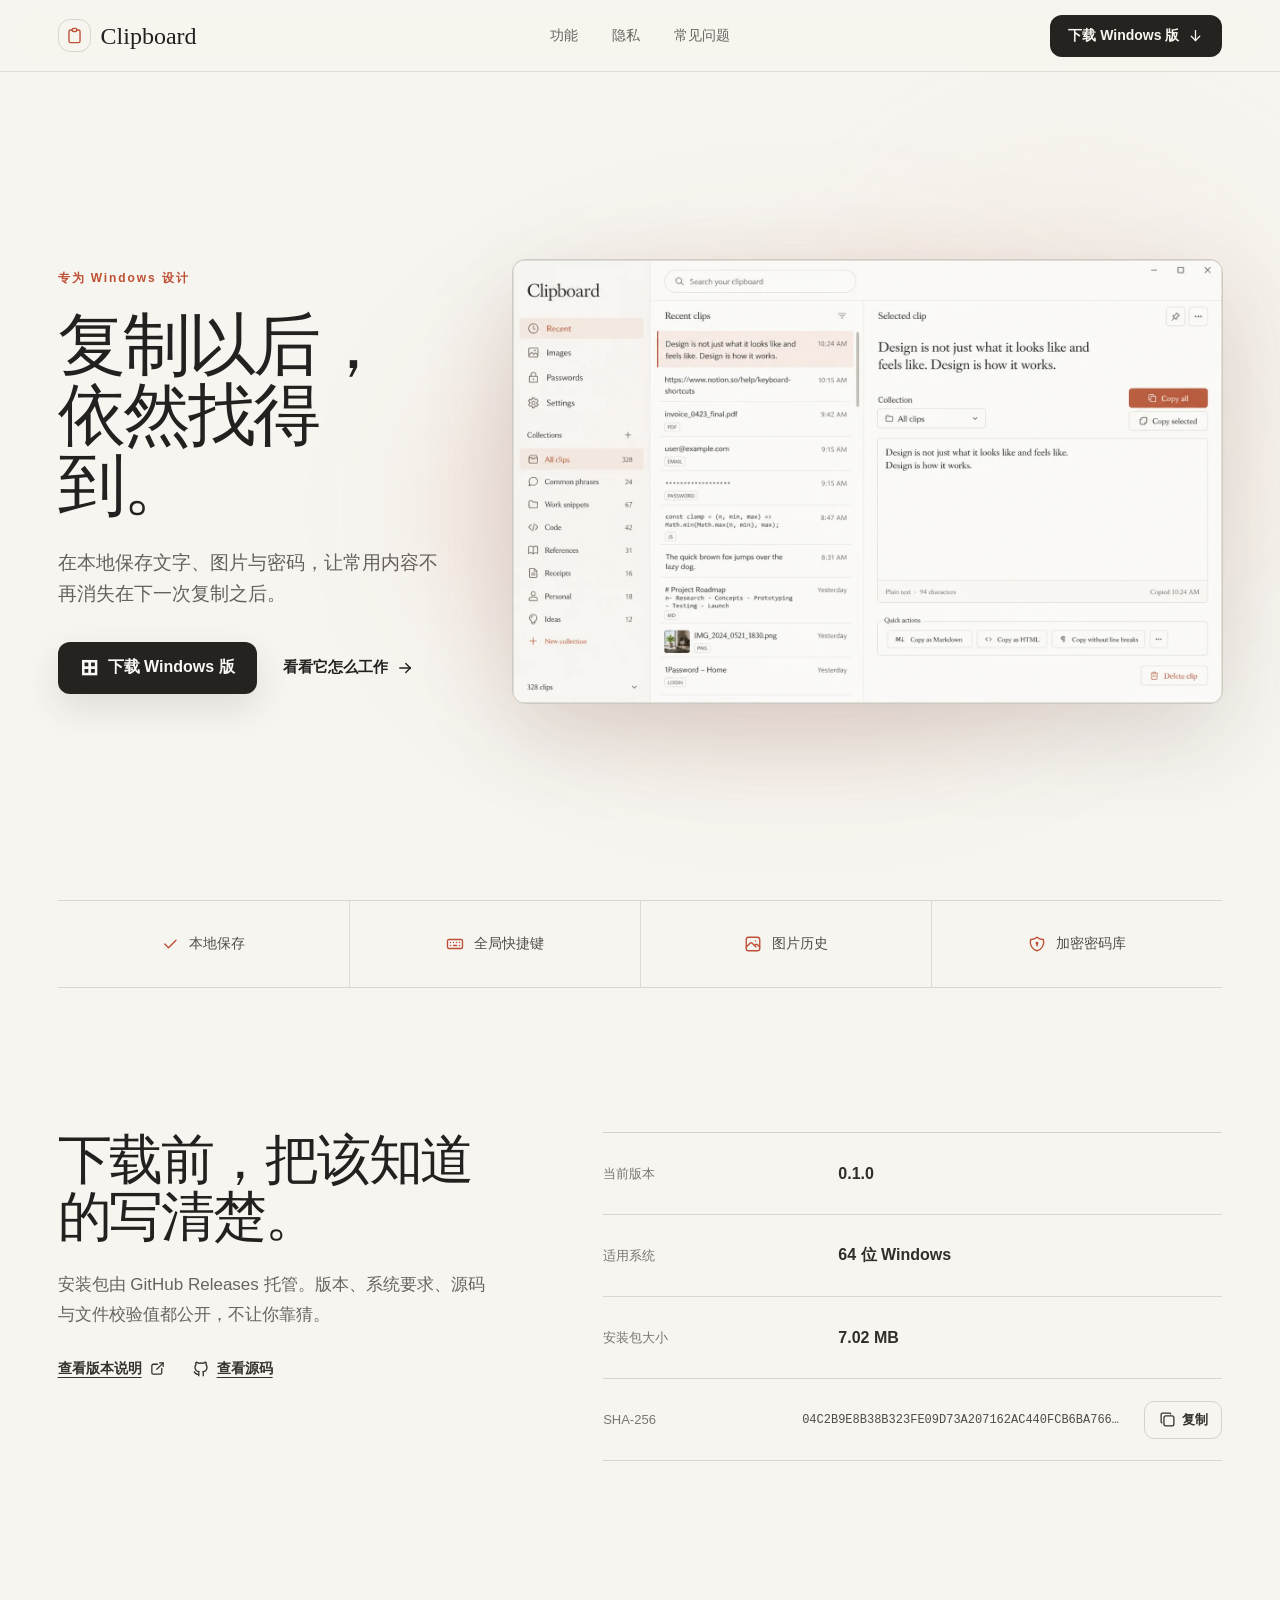
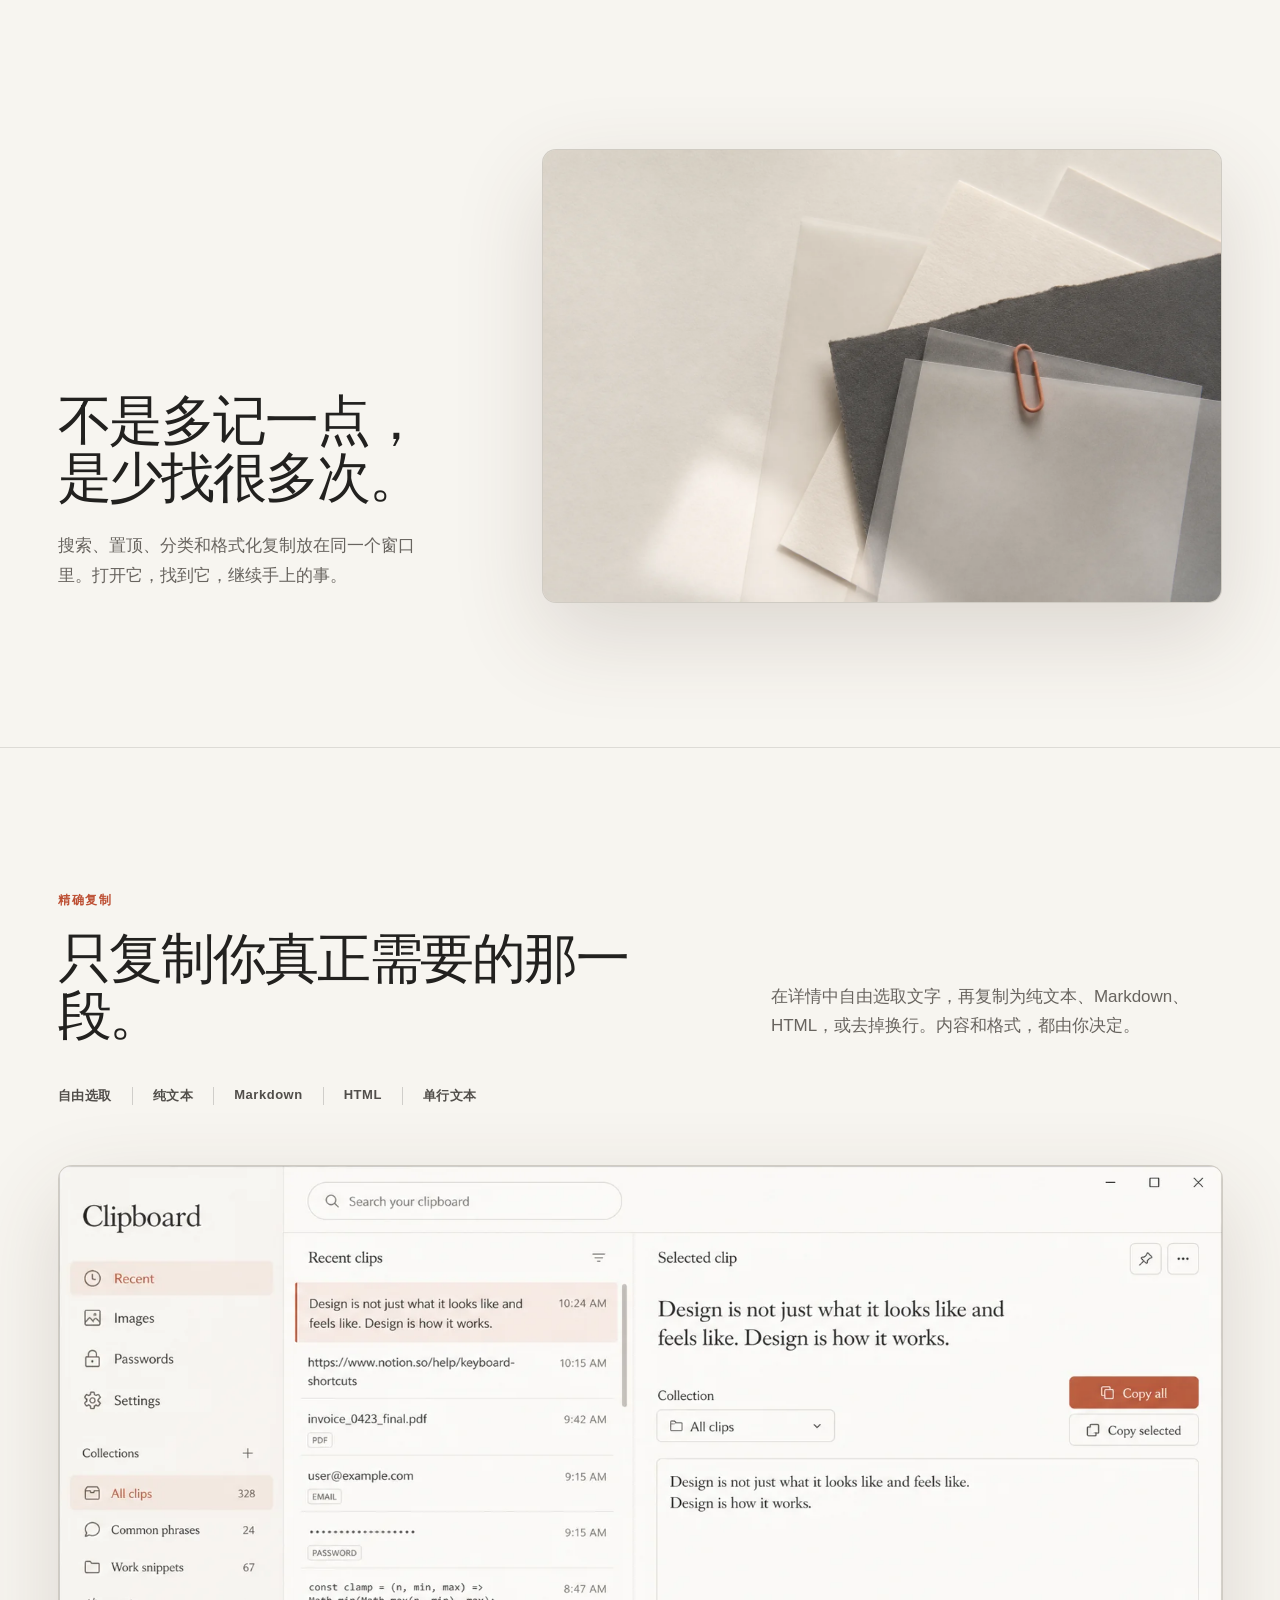
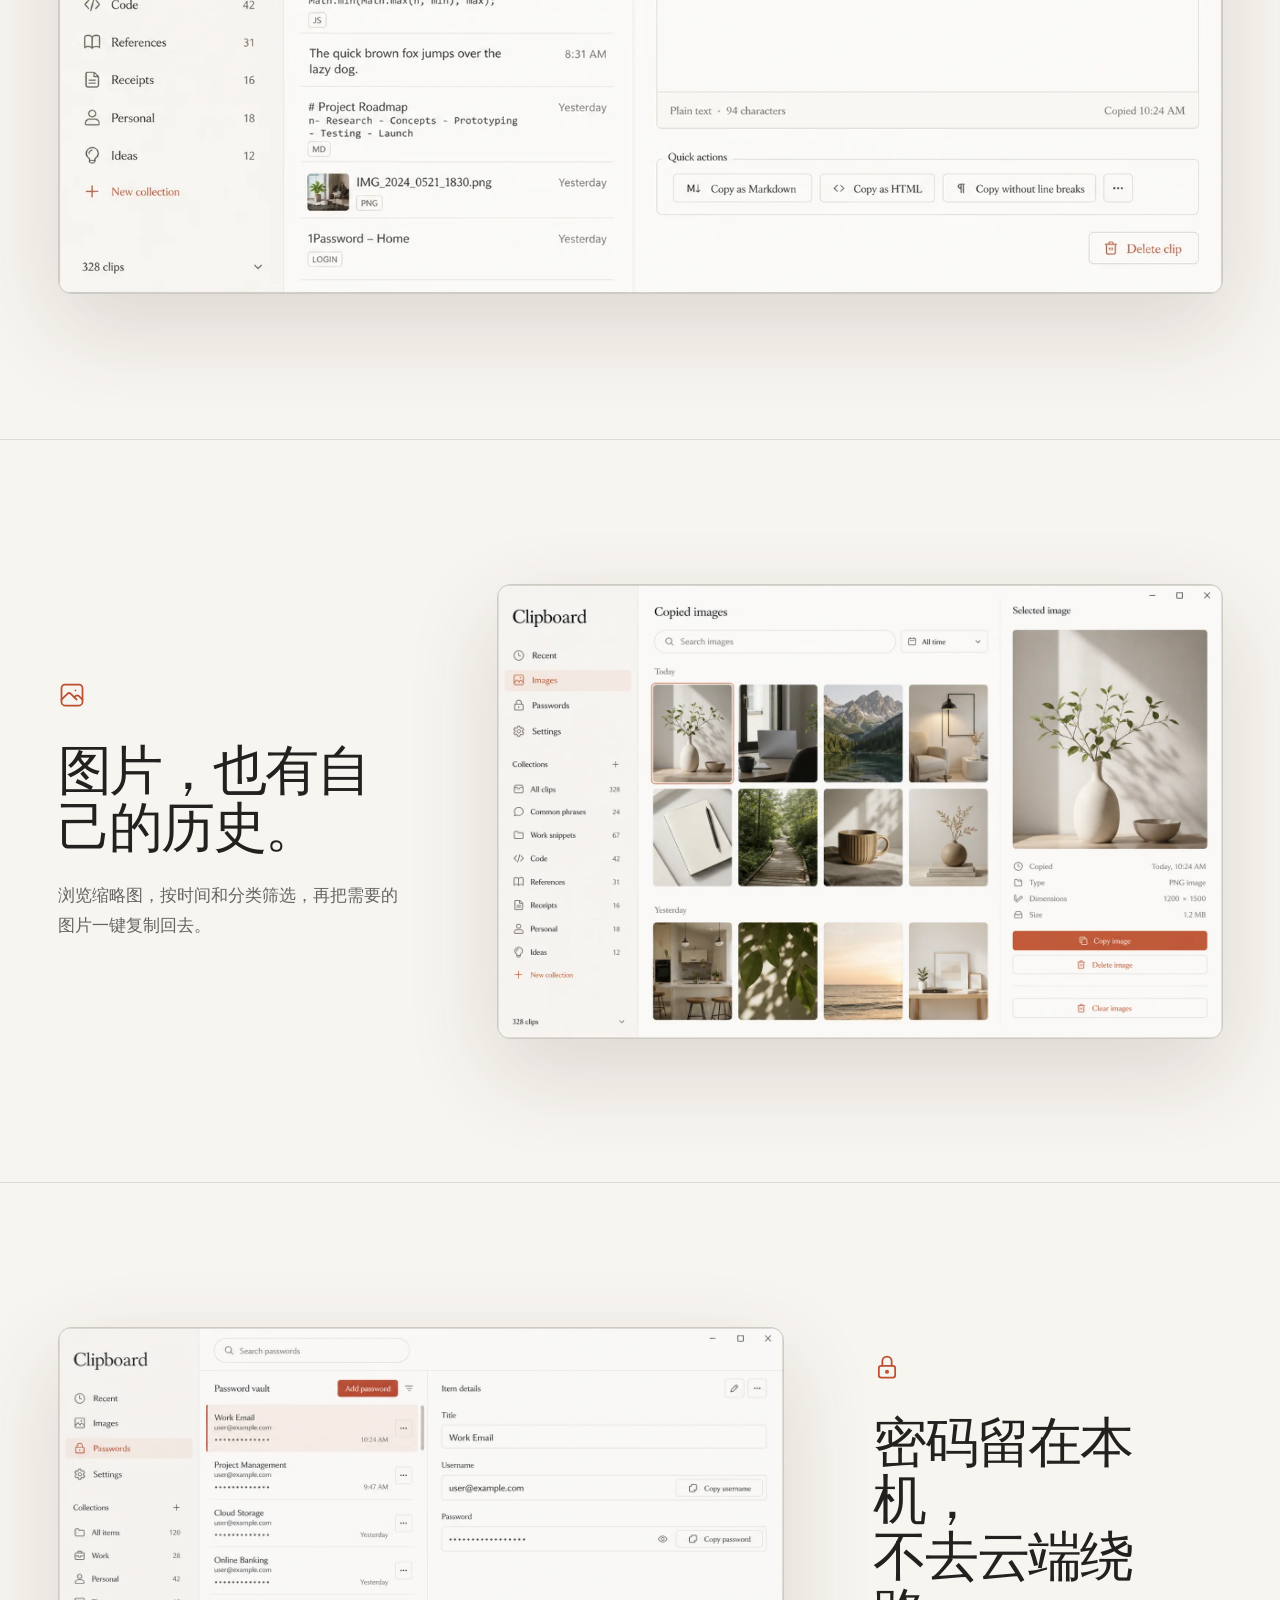
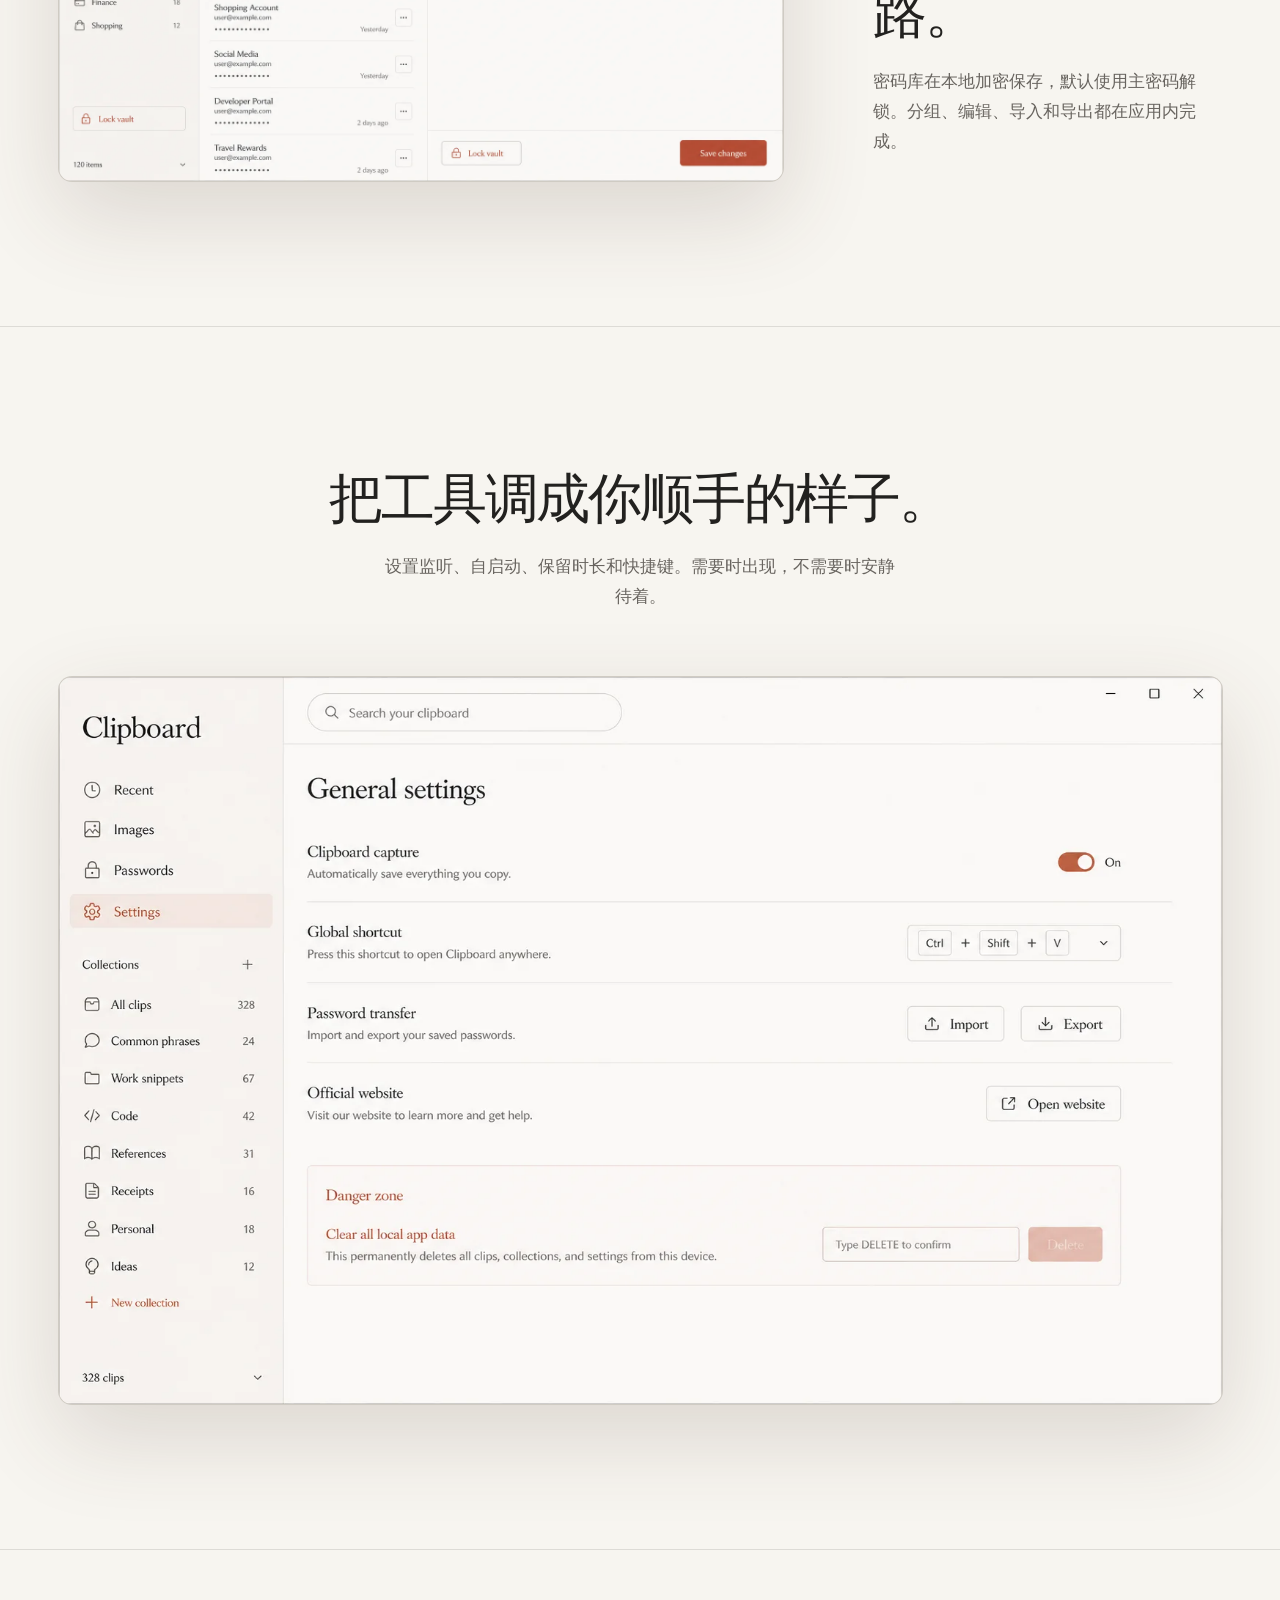
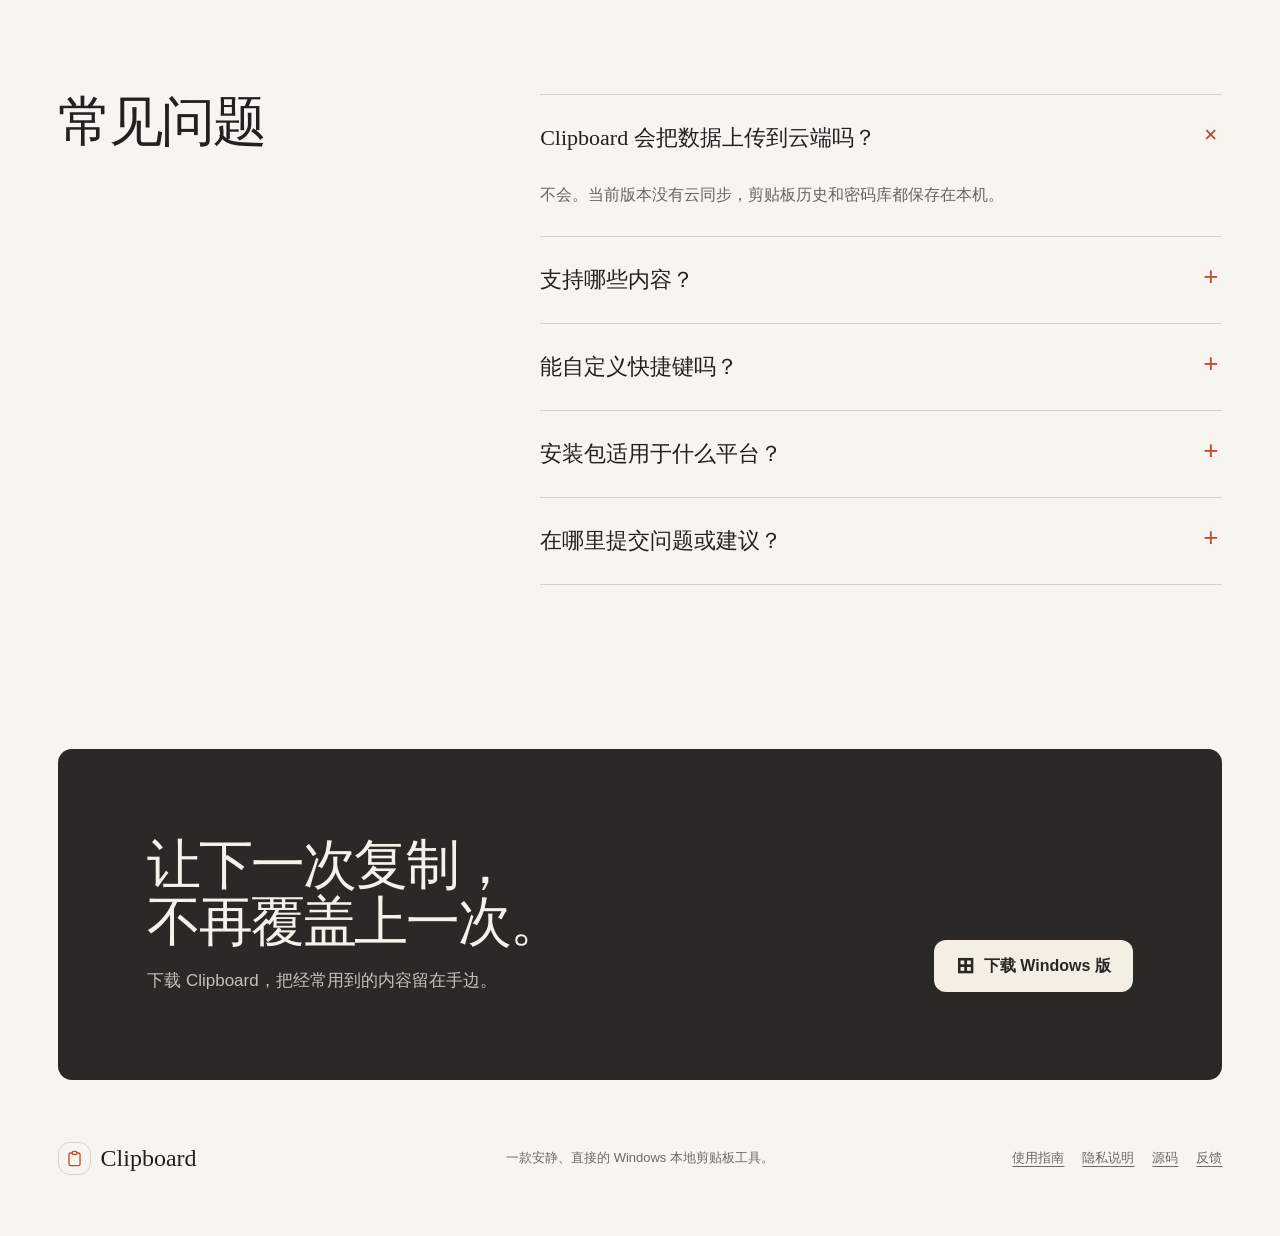
==== commit bc00b36c: "Add Windows clipboard guide" ====
--- a/website/index.html
+++ b/website/index.html
@@ -4,43 +4,44 @@
     <meta charset="utf-8" />
     <link rel="icon" href="../favicon.png" />
     <meta name="viewport" content="width=device-width, initial-scale=1" />
-    <link href="../_app/immutable/entry/start.DNYxYTMZ.js" rel="modulepreload">
-		<link href="../_app/immutable/chunks/D6on4e1X.js" rel="modulepreload">
-		<link href="../_app/immutable/chunks/CYAcVWTh.js" rel="modulepreload">
-		<link href="../_app/immutable/chunks/G2PeHV6x.js" rel="modulepreload">
-		<link href="../_app/immutable/entry/app.CHiLkWR6.js" rel="modulepreload">
-		<link href="../_app/immutable/chunks/DmgQ2pC_.js" rel="modulepreload">
-		<link href="../_app/immutable/chunks/By7d_eQi.js" rel="modulepreload">
-		<link href="../_app/immutable/chunks/BbEN8DI_.js" rel="modulepreload">
-		<link href="../_app/immutable/chunks/GepxOWFr.js" rel="modulepreload">
-		<link href="../_app/immutable/chunks/BzUXnO5r.js" rel="modulepreload">
-		<link href="../_app/immutable/chunks/DWwJYqah.js" rel="modulepreload">
-		<link href="../_app/immutable/chunks/BnkQSVni.js" rel="modulepreload">
-		<link href="../_app/immutable/nodes/0.C2P1cS4h.js" rel="modulepreload">
-		<link href="../_app/immutable/chunks/uDcqm9uo.js" rel="modulepreload">
-		<link href="../_app/immutable/chunks/DkeGbvXj.js" rel="modulepreload">
-		<link href="../_app/immutable/nodes/2.D2FblO3P.js" rel="modulepreload">
-		<link href="../_app/immutable/nodes/4.B-BGD2Fs.js" rel="modulepreload">
-		<link href="../_app/immutable/chunks/CfZhrwXe.js" rel="modulepreload">
-		<link href="../_app/immutable/chunks/B-iPPP0-.js" rel="modulepreload">
-		<link href="../_app/immutable/chunks/CryLPfYb.js" rel="modulepreload">
+    <link href="../_app/immutable/entry/start.DTZSaVtR.js" rel="modulepreload">
+		<link href="../_app/immutable/chunks/zGHTxY5J.js" rel="modulepreload">
+		<link href="../_app/immutable/chunks/CwHv5d5k.js" rel="modulepreload">
+		<link href="../_app/immutable/chunks/D98b7ar6.js" rel="modulepreload">
+		<link href="../_app/immutable/entry/app.CH7L6XJV.js" rel="modulepreload">
+		<link href="../_app/immutable/chunks/B68Y2CXr.js" rel="modulepreload">
+		<link href="../_app/immutable/chunks/qH-yK5Me.js" rel="modulepreload">
+		<link href="../_app/immutable/chunks/CqnILXTI.js" rel="modulepreload">
+		<link href="../_app/immutable/chunks/KclilFit.js" rel="modulepreload">
+		<link href="../_app/immutable/chunks/rIe6646W.js" rel="modulepreload">
+		<link href="../_app/immutable/chunks/iU3fkDMm.js" rel="modulepreload">
+		<link href="../_app/immutable/chunks/jjSzA8-z.js" rel="modulepreload">
+		<link href="../_app/immutable/nodes/0.DQx3c0Th.js" rel="modulepreload">
+		<link href="../_app/immutable/chunks/DZKLQF_4.js" rel="modulepreload">
+		<link href="../_app/immutable/chunks/nvfEsSV-.js" rel="modulepreload">
+		<link href="../_app/immutable/nodes/2.CF-6Qy79.js" rel="modulepreload">
+		<link href="../_app/immutable/nodes/4.DToHm1Di.js" rel="modulepreload">
+		<link href="../_app/immutable/chunks/Bm81uPL5.js" rel="modulepreload">
+		<link href="../_app/immutable/chunks/BqtCtH_i.js" rel="modulepreload">
+		<link href="../_app/immutable/chunks/CzI8mPie.js" rel="modulepreload">
+		<link href="../_app/immutable/chunks/BEY61iDT.js" rel="modulepreload">
 		<!--8wy4ua--><meta name="description" content="Clipboard 是一款本地优先的 Windows 剪贴板工具，集中保存文字、图片与密码，支持分类、搜索、自由选取与多格式复制。" class="svelte-8wy4ua"/> <meta name="theme-color" content="#f7f5f0" class="svelte-8wy4ua"/> <link rel="canonical" href="https://hhrsc.github.io/website/" class="svelte-8wy4ua"/> <meta property="og:type" content="website" class="svelte-8wy4ua"/> <meta property="og:locale" content="zh_CN" class="svelte-8wy4ua"/> <meta property="og:title" content="Clipboard | 本地优先的 Windows 剪贴板工具" class="svelte-8wy4ua"/> <meta property="og:description" content="保存文字与图片历史，自由选取内容并复制为纯文本、Markdown、HTML 等格式。" class="svelte-8wy4ua"/> <meta property="og:url" content="https://hhrsc.github.io/website" class="svelte-8wy4ua"/> <meta property="og:image" content="https://hhrsc.github.io/marketing/clipboard-recent.webp" class="svelte-8wy4ua"/> <meta name="twitter:card" content="summary_large_image" class="svelte-8wy4ua"/> <meta name="twitter:title" content="Clipboard | 本地优先的 Windows 剪贴板工具" class="svelte-8wy4ua"/> <meta name="twitter:description" content="保存文字与图片历史，自由选取内容并复制为多种格式。" class="svelte-8wy4ua"/> <meta name="twitter:image" content="https://hhrsc.github.io/marketing/clipboard-recent.webp" class="svelte-8wy4ua"/> <script type="application/ld+json" class="svelte-8wy4ua">{softwareStructuredData}</script> <script type="application/ld+json" class="svelte-8wy4ua">{faqStructuredData}</script><!----><title>Clipboard | 本地优先的 Windows 剪贴板工具</title>
 		<link href="../_app/immutable/assets/4.BrifucKy.css" rel="stylesheet">
   </head>
   <body data-sveltekit-preload-data="hover">
-    <div style="display: contents"><!--[--><!--[0--><!--[--><!--[0--><!--[--><!--[--><div class="site-shell svelte-8wy4ua"><header class="site-header svelte-8wy4ua"><a class="brand svelte-8wy4ua" href="#top" aria-label="Clipboard 首页"><span class="brand-mark svelte-8wy4ua"><svg xmlns="http://www.w3.org/2000/svg" width="19" height="19" viewBox="0 0 24 24" fill="none" stroke="currentColor" stroke-width="1.7" stroke-linecap="round" stroke-linejoin="round" class="tabler-icon tabler-icon-clipboard "><!--[--><!----><path d="M9 5h-2a2 2 0 0 0 -2 2v12a2 2 0 0 0 2 2h10a2 2 0 0 0 2 -2v-12a2 2 0 0 0 -2 -2h-2"><!----></path><!----><!----><path d="M9 5a2 2 0 0 1 2 -2h2a2 2 0 0 1 2 2a2 2 0 0 1 -2 2h-2a2 2 0 0 1 -2 -2"><!----></path><!----><!--]--><!--[--><!--[--><!--]--><!--]--></svg><!----></span> <span class="svelte-8wy4ua">Clipboard</span></a> <nav class="desktop-nav svelte-8wy4ua" aria-label="主要导航"><a href="#features" class="svelte-8wy4ua">功能</a> <a href="#privacy" class="svelte-8wy4ua">隐私</a> <a href="#faq" class="svelte-8wy4ua">常见问题</a></nav> <a class="header-download svelte-8wy4ua" href="https://github.com/hhrsc/hhrsc.github.io/releases/download/v0.1.0/my-clipboard_0.1.0_x64-setup.exe">下载 Windows 版 <svg xmlns="http://www.w3.org/2000/svg" width="17" height="17" viewBox="0 0 24 24" fill="none" stroke="currentColor" stroke-width="1.8" stroke-linecap="round" stroke-linejoin="round" class="tabler-icon tabler-icon-arrow-down "><!--[--><!----><path d="M12 5l0 14"><!----></path><!----><!----><path d="M18 13l-6 6"><!----></path><!----><!----><path d="M6 13l6 6"><!----></path><!----><!--]--><!--[--><!--[--><!--]--><!--]--></svg><!----></a> <button class="menu-button svelte-8wy4ua" type="button" aria-label="打开菜单" aria-expanded="false"><!--[-1--><svg xmlns="http://www.w3.org/2000/svg" width="21" height="21" viewBox="0 0 24 24" fill="none" stroke="currentColor" stroke-width="2" stroke-linecap="round" stroke-linejoin="round" class="tabler-icon tabler-icon-menu-2 "><!--[--><!----><path d="M4 6l16 0"><!----></path><!----><!----><path d="M4 12l16 0"><!----></path><!----><!----><path d="M4 18l16 0"><!----></path><!----><!--]--><!--[--><!--[--><!--]--><!--]--></svg><!--]--></button></header> <!--[-1--><!--]--> <main id="top" class="svelte-8wy4ua"><section class="hero svelte-8wy4ua"><div class="hero-copy svelte-8wy4ua" data-reveal=""><p class="eyebrow svelte-8wy4ua">专为 Windows 设计</p> <h1 class="svelte-8wy4ua">复制以后，<br class="svelte-8wy4ua"/>依然找得到。</h1> <p class="hero-lede svelte-8wy4ua">在本地保存文字、图片与密码，让常用内容不再消失在下一次复制之后。</p> <div class="hero-actions svelte-8wy4ua"><a class="primary-button svelte-8wy4ua" href="https://github.com/hhrsc/hhrsc.github.io/releases/download/v0.1.0/my-clipboard_0.1.0_x64-setup.exe"><span class="windows-symbol svelte-8wy4ua" aria-hidden="true">⊞</span> 下载 Windows 版</a> <a class="text-link svelte-8wy4ua" href="#features">看看它怎么工作 <svg xmlns="http://www.w3.org/2000/svg" width="18" height="18" viewBox="0 0 24 24" fill="none" stroke="currentColor" stroke-width="1.8" stroke-linecap="round" stroke-linejoin="round" class="tabler-icon tabler-icon-arrow-right "><!--[--><!----><path d="M5 12l14 0"><!----></path><!----><!----><path d="M13 18l6 -6"><!----></path><!----><!----><path d="M13 6l6 6"><!----></path><!----><!--]--><!--[--><!--[--><!--]--><!--]--></svg><!----></a></div></div> <figure class="hero-product svelte-8wy4ua" data-reveal=""><div class="hero-halo svelte-8wy4ua" aria-hidden="true"></div> <div class="interactive-media svelte-8wy4ua"><img src="/marketing/clipboard-recent.webp" alt="Clipboard 的文字历史和详情界面" width="1586" height="992" fetchpriority="high" class="svelte-8wy4ua"/></div></figure></section> <section class="fact-strip svelte-8wy4ua" aria-label="产品特点" data-reveal=""><div class="svelte-8wy4ua"><svg xmlns="http://www.w3.org/2000/svg" width="18" height="18" viewBox="0 0 24 24" fill="none" stroke="currentColor" stroke-width="1.8" stroke-linecap="round" stroke-linejoin="round" class="tabler-icon tabler-icon-check "><!--[--><!----><path d="M5 12l5 5l10 -10"><!----></path><!----><!--]--><!--[--><!--[--><!--]--><!--]--></svg><!----><span class="svelte-8wy4ua">本地保存</span></div> <div class="svelte-8wy4ua"><svg xmlns="http://www.w3.org/2000/svg" width="18" height="18" viewBox="0 0 24 24" fill="none" stroke="currentColor" stroke-width="1.8" stroke-linecap="round" stroke-linejoin="round" class="tabler-icon tabler-icon-keyboard "><!--[--><!----><path d="M2 8a2 2 0 0 1 2 -2h16a2 2 0 0 1 2 2v8a2 2 0 0 1 -2 2h-16a2 2 0 0 1 -2 -2l0 -8"><!----></path><!----><!----><path d="M6 10l0 .01"><!----></path><!----><!----><path d="M10 10l0 .01"><!----></path><!----><!----><path d="M14 10l0 .01"><!----></path><!----><!----><path d="M18 10l0 .01"><!----></path><!----><!----><path d="M6 14l0 .01"><!----></path><!----><!----><path d="M18 14l0 .01"><!----></path><!----><!----><path d="M10 14l4 .01"><!----></path><!----><!--]--><!--[--><!--[--><!--]--><!--]--></svg><!----><span class="svelte-8wy4ua">全局快捷键</span></div> <div class="svelte-8wy4ua"><svg xmlns="http://www.w3.org/2000/svg" width="18" height="18" viewBox="0 0 24 24" fill="none" stroke="currentColor" stroke-width="1.8" stroke-linecap="round" stroke-linejoin="round" class="tabler-icon tabler-icon-photo "><!--[--><!----><path d="M15 8h.01"><!----></path><!----><!----><path d="M3 6a3 3 0 0 1 3 -3h12a3 3 0 0 1 3 3v12a3 3 0 0 1 -3 3h-12a3 3 0 0 1 -3 -3v-12"><!----></path><!----><!----><path d="M3 16l5 -5c.928 -.893 2.072 -.893 3 0l5 5"><!----></path><!----><!----><path d="M14 14l1 -1c.928 -.893 2.072 -.893 3 0l3 3"><!----></path><!----><!--]--><!--[--><!--[--><!--]--><!--]--></svg><!----><span class="svelte-8wy4ua">图片历史</span></div> <div class="svelte-8wy4ua"><svg xmlns="http://www.w3.org/2000/svg" width="18" height="18" viewBox="0 0 24 24" fill="none" stroke="currentColor" stroke-width="1.8" stroke-linecap="round" stroke-linejoin="round" class="tabler-icon tabler-icon-shield-lock "><!--[--><!----><path d="M12 3a12 12 0 0 0 8.5 3a12 12 0 0 1 -8.5 15a12 12 0 0 1 -8.5 -15a12 12 0 0 0 8.5 -3"><!----></path><!----><!----><path d="M11 11a1 1 0 1 0 2 0a1 1 0 1 0 -2 0"><!----></path><!----><!----><path d="M12 12l0 2.5"><!----></path><!----><!--]--><!--[--><!--[--><!--]--><!--]--></svg><!----><span class="svelte-8wy4ua">加密密码库</span></div></section> <section class="trust-section svelte-8wy4ua" aria-labelledby="trust-heading"><div class="trust-copy svelte-8wy4ua" data-reveal=""><h2 id="trust-heading" class="svelte-8wy4ua">下载前，把该知道的写清楚。</h2> <p class="svelte-8wy4ua">安装包由 GitHub Releases 托管。版本、系统要求、源码与文件校验值都公开，不让你靠猜。</p> <div class="trust-links svelte-8wy4ua"><a href="https://github.com/hhrsc/hhrsc.github.io/releases/tag/v0.1.0" target="_blank" rel="noreferrer" class="svelte-8wy4ua">查看版本说明 <svg xmlns="http://www.w3.org/2000/svg" width="17" height="17" viewBox="0 0 24 24" fill="none" stroke="currentColor" stroke-width="1.8" stroke-linecap="round" stroke-linejoin="round" class="tabler-icon tabler-icon-external-link "><!--[--><!----><path d="M12 6h-6a2 2 0 0 0 -2 2v10a2 2 0 0 0 2 2h10a2 2 0 0 0 2 -2v-6"><!----></path><!----><!----><path d="M11 13l9 -9"><!----></path><!----><!----><path d="M15 4h5v5"><!----></path><!----><!--]--><!--[--><!--[--><!--]--><!--]--></svg><!----></a> <a href="https://github.com/hhrsc/clipboard/tree/Tag-V1" target="_blank" rel="noreferrer" class="svelte-8wy4ua"><svg xmlns="http://www.w3.org/2000/svg" width="18" height="18" viewBox="0 0 24 24" fill="none" stroke="currentColor" stroke-width="1.8" stroke-linecap="round" stroke-linejoin="round" class="tabler-icon tabler-icon-brand-github "><!--[--><!----><path d="M9 19c-4.3 1.4 -4.3 -2.5 -6 -3m12 5v-3.5c0 -1 .1 -1.4 -.5 -2c2.8 -.3 5.5 -1.4 5.5 -6a4.6 4.6 0 0 0 -1.3 -3.2a4.2 4.2 0 0 0 -.1 -3.2s-1.1 -.3 -3.5 1.3a12.3 12.3 0 0 0 -6.2 0c-2.4 -1.6 -3.5 -1.3 -3.5 -1.3a4.2 4.2 0 0 0 -.1 3.2a4.6 4.6 0 0 0 -1.3 3.2c0 4.6 2.7 5.7 5.5 6c-.6 .6 -.6 1.2 -.5 2v3.5"><!----></path><!----><!--]--><!--[--><!--[--><!--]--><!--]--></svg><!----> 查看源码</a></div></div> <div class="trust-facts svelte-8wy4ua" data-reveal=""><div class="svelte-8wy4ua"><span class="svelte-8wy4ua">当前版本</span> <strong class="svelte-8wy4ua">0.1.0</strong></div> <div class="svelte-8wy4ua"><span class="svelte-8wy4ua">适用系统</span> <strong class="svelte-8wy4ua">64 位 Windows</strong></div> <div class="svelte-8wy4ua"><span class="svelte-8wy4ua">安装包大小</span> <strong class="svelte-8wy4ua">7.02 MB</strong></div> <div class="checksum-row svelte-8wy4ua"><span class="svelte-8wy4ua">SHA-256</span> <code title="04C2B9E8B38B323FE09D73A207162AC440FCB6BA766FDA0F619A131C81C4D665" class="svelte-8wy4ua">04C2B9E8B38B323FE09D73A207162AC440FCB6BA766FDA0F619A131C81C4D665</code> <button type="button" aria-live="polite" class="svelte-8wy4ua"><!--[-1--><svg xmlns="http://www.w3.org/2000/svg" width="17" height="17" viewBox="0 0 24 24" fill="none" stroke="currentColor" stroke-width="1.8" stroke-linecap="round" stroke-linejoin="round" class="tabler-icon tabler-icon-copy "><!--[--><!----><path d="M7 9.667a2.667 2.667 0 0 1 2.667 -2.667h8.666a2.667 2.667 0 0 1 2.667 2.667v8.666a2.667 2.667 0 0 1 -2.667 2.667h-8.666a2.667 2.667 0 0 1 -2.667 -2.667l0 -8.666"><!----></path><!----><!----><path d="M4.012 16.737a2.005 2.005 0 0 1 -1.012 -1.737v-10c0 -1.1 .9 -2 2 -2h10c.75 0 1.158 .385 1.5 1"><!----></path><!----><!--]--><!--[--><!--[--><!--]--><!--]--></svg><!----> 复制<!--]--></button></div></div></section> <section class="story-section svelte-8wy4ua" id="features"><div class="story-copy svelte-8wy4ua" data-reveal=""><h2 class="svelte-8wy4ua">不是多记一点，<br class="svelte-8wy4ua"/>是少找很多次。</h2> <p class="svelte-8wy4ua">搜索、置顶、分类和格式化复制放在同一个窗口里。打开它，找到它，继续手上的事。</p></div> <figure class="story-visual svelte-8wy4ua" data-reveal=""><div class="interactive-media svelte-8wy4ua"><img src="/marketing/paper-clip-editorial.webp" alt="层叠纸张与陶土色回形针组成的安静桌面画面" width="1536" height="1024" loading="lazy" class="svelte-8wy4ua"/></div></figure></section> <section class="format-section svelte-8wy4ua" aria-labelledby="format-heading"><div class="format-heading svelte-8wy4ua" data-reveal=""><p class="eyebrow svelte-8wy4ua">精确复制</p> <h2 id="format-heading" class="svelte-8wy4ua">只复制你真正需要的那一段。</h2> <p class="svelte-8wy4ua">在详情中自由选取文字，再复制为纯文本、Markdown、HTML，或去掉换行。内容和格式，都由你决定。</p> <div class="format-list svelte-8wy4ua" aria-label="支持的复制方式"><span class="svelte-8wy4ua">自由选取</span> <span class="svelte-8wy4ua">纯文本</span> <span class="svelte-8wy4ua">Markdown</span> <span class="svelte-8wy4ua">HTML</span> <span class="svelte-8wy4ua">单行文本</span></div></div> <figure class="format-shot svelte-8wy4ua" data-reveal=""><div class="interactive-media svelte-8wy4ua"><img src="/marketing/clipboard-recent.webp" alt="Clipboard 详情面板中的文字选择和多格式复制操作" width="1586" height="992" loading="lazy" class="svelte-8wy4ua"/></div></figure></section> <section class="feature-row feature-images svelte-8wy4ua"><div class="feature-copy svelte-8wy4ua" data-reveal=""><svg xmlns="http://www.w3.org/2000/svg" width="28" height="28" viewBox="0 0 24 24" fill="none" stroke="currentColor" stroke-width="1.5" stroke-linecap="round" stroke-linejoin="round" class="tabler-icon tabler-icon-photo "><!--[--><!----><path d="M15 8h.01"><!----></path><!----><!----><path d="M3 6a3 3 0 0 1 3 -3h12a3 3 0 0 1 3 3v12a3 3 0 0 1 -3 3h-12a3 3 0 0 1 -3 -3v-12"><!----></path><!----><!----><path d="M3 16l5 -5c.928 -.893 2.072 -.893 3 0l5 5"><!----></path><!----><!----><path d="M14 14l1 -1c.928 -.893 2.072 -.893 3 0l3 3"><!----></path><!----><!--]--><!--[--><!--[--><!--]--><!--]--></svg><!----> <h2 class="svelte-8wy4ua">图片，也有自己的历史。</h2> <p class="svelte-8wy4ua">浏览缩略图，按时间和分类筛选，再把需要的图片一键复制回去。</p></div> <figure class="app-shot wide-shot svelte-8wy4ua" data-reveal=""><div class="interactive-media svelte-8wy4ua"><img src="/marketing/clipboard-images.webp" alt="Clipboard 的图片历史、筛选和预览界面" width="1586" height="992" loading="lazy" class="svelte-8wy4ua"/></div></figure></section> <section class="feature-row feature-vault svelte-8wy4ua" id="privacy"><figure class="app-shot svelte-8wy4ua" data-reveal=""><div class="interactive-media svelte-8wy4ua"><img src="/marketing/clipboard-passwords.webp" alt="Clipboard 的本地加密密码库界面" width="1586" height="992" loading="lazy" class="svelte-8wy4ua"/></div></figure> <div class="feature-copy svelte-8wy4ua" data-reveal=""><svg xmlns="http://www.w3.org/2000/svg" width="28" height="28" viewBox="0 0 24 24" fill="none" stroke="currentColor" stroke-width="1.5" stroke-linecap="round" stroke-linejoin="round" class="tabler-icon tabler-icon-lock "><!--[--><!----><path d="M5 13a2 2 0 0 1 2 -2h10a2 2 0 0 1 2 2v6a2 2 0 0 1 -2 2h-10a2 2 0 0 1 -2 -2v-6"><!----></path><!----><!----><path d="M11 16a1 1 0 1 0 2 0a1 1 0 0 0 -2 0"><!----></path><!----><!----><path d="M8 11v-4a4 4 0 1 1 8 0v4"><!----></path><!----><!--]--><!--[--><!--[--><!--]--><!--]--></svg><!----> <h2 class="svelte-8wy4ua">密码留在本机，<br class="svelte-8wy4ua"/>不去云端绕路。</h2> <p class="svelte-8wy4ua">密码库在本地加密保存，默认使用主密码解锁。分组、编辑、导入和导出都在应用内完成。</p></div></section> <section class="control-section svelte-8wy4ua"><div class="control-heading svelte-8wy4ua" data-reveal=""><h2 class="svelte-8wy4ua">把工具调成你顺手的样子。</h2> <p class="svelte-8wy4ua">设置监听、自启动、保留时长和快捷键。需要时出现，不需要时安静待着。</p></div> <figure class="settings-shot svelte-8wy4ua" data-reveal=""><div class="interactive-media svelte-8wy4ua"><img src="/marketing/clipboard-settings.webp" alt="Clipboard 的常规设置与快捷键界面" width="1586" height="992" loading="lazy" class="svelte-8wy4ua"/></div></figure></section> <section class="faq-section svelte-8wy4ua" id="faq"><h2 data-reveal="" class="svelte-8wy4ua">常见问题</h2> <div class="faq-list svelte-8wy4ua" data-reveal=""><details open="" class="svelte-8wy4ua"><summary class="svelte-8wy4ua">Clipboard 会把数据上传到云端吗？</summary> <p class="svelte-8wy4ua">不会。当前版本没有云同步，剪贴板历史和密码库都保存在本机。</p></details> <details class="svelte-8wy4ua"><summary class="svelte-8wy4ua">支持哪些内容？</summary> <p class="svelte-8wy4ua">支持文字、富文本格式和图片历史，也提供独立的本地加密密码库。</p></details> <details class="svelte-8wy4ua"><summary class="svelte-8wy4ua">能自定义快捷键吗？</summary> <p class="svelte-8wy4ua">可以。你可以在设置中录制全局快捷键，具体可用组合受 Windows 注册规则约束。</p></details> <details class="svelte-8wy4ua"><summary class="svelte-8wy4ua">安装包适用于什么平台？</summary> <p class="svelte-8wy4ua">当前安装包面向 64 位 Windows 桌面系统。</p></details> <details class="svelte-8wy4ua"><summary class="svelte-8wy4ua">在哪里提交问题或建议？</summary> <p class="svelte-8wy4ua">可以前往 <a href="https://github.com/hhrsc/clipboard/issues/new" target="_blank" rel="noreferrer" class="svelte-8wy4ua">GitHub Issues</a>，描述你的使用场景和期望结果。</p></details></div></section> <section class="final-cta svelte-8wy4ua" data-reveal=""><div class="svelte-8wy4ua"><h2 class="svelte-8wy4ua">让下一次复制，<br class="svelte-8wy4ua"/>不再覆盖上一次。</h2> <p class="svelte-8wy4ua">下载 Clipboard，把经常用到的内容留在手边。</p></div> <a class="primary-button light-button svelte-8wy4ua" href="https://github.com/hhrsc/hhrsc.github.io/releases/download/v0.1.0/my-clipboard_0.1.0_x64-setup.exe"><span class="windows-symbol svelte-8wy4ua" aria-hidden="true">⊞</span> 下载 Windows 版</a></section></main> <footer class="svelte-8wy4ua"><a class="brand footer-brand svelte-8wy4ua" href="#top" aria-label="返回顶部"><span class="brand-mark svelte-8wy4ua"><svg xmlns="http://www.w3.org/2000/svg" width="19" height="19" viewBox="0 0 24 24" fill="none" stroke="currentColor" stroke-width="1.7" stroke-linecap="round" stroke-linejoin="round" class="tabler-icon tabler-icon-clipboard "><!--[--><!----><path d="M9 5h-2a2 2 0 0 0 -2 2v12a2 2 0 0 0 2 2h10a2 2 0 0 0 2 -2v-12a2 2 0 0 0 -2 -2h-2"><!----></path><!----><!----><path d="M9 5a2 2 0 0 1 2 -2h2a2 2 0 0 1 2 2a2 2 0 0 1 -2 2h-2a2 2 0 0 1 -2 -2"><!----></path><!----><!--]--><!--[--><!--[--><!--]--><!--]--></svg><!----></span> <span class="svelte-8wy4ua">Clipboard</span></a> <p class="svelte-8wy4ua">一款安静、直接的 Windows 本地剪贴板工具。</p> <p class="footer-links svelte-8wy4ua"><a href="/website/privacy-policy" class="svelte-8wy4ua">隐私说明</a> <a href="https://github.com/hhrsc/clipboard/tree/Tag-V1" target="_blank" rel="noreferrer" class="svelte-8wy4ua">源码</a> <a href="https://github.com/hhrsc/clipboard/issues/new" target="_blank" rel="noreferrer" class="svelte-8wy4ua">反馈</a></p></footer></div><!--]--><!----><!--]--><!--]--><!----><!--]--><!--]--> <!--[-1--><!--]--><!--]-->
+    <div style="display: contents"><!--[--><!--[0--><!--[--><!--[0--><!--[--><!--[--><div class="site-shell svelte-8wy4ua"><header class="site-header svelte-8wy4ua"><a class="brand svelte-8wy4ua" href="#top" aria-label="Clipboard 首页"><span class="brand-mark svelte-8wy4ua"><svg xmlns="http://www.w3.org/2000/svg" width="19" height="19" viewBox="0 0 24 24" fill="none" stroke="currentColor" stroke-width="1.7" stroke-linecap="round" stroke-linejoin="round" class="tabler-icon tabler-icon-clipboard "><!--[--><!----><path d="M9 5h-2a2 2 0 0 0 -2 2v12a2 2 0 0 0 2 2h10a2 2 0 0 0 2 -2v-12a2 2 0 0 0 -2 -2h-2"><!----></path><!----><!----><path d="M9 5a2 2 0 0 1 2 -2h2a2 2 0 0 1 2 2a2 2 0 0 1 -2 2h-2a2 2 0 0 1 -2 -2"><!----></path><!----><!--]--><!--[--><!--[--><!--]--><!--]--></svg><!----></span> <span class="svelte-8wy4ua">Clipboard</span></a> <nav class="desktop-nav svelte-8wy4ua" aria-label="主要导航"><a href="#features" class="svelte-8wy4ua">功能</a> <a href="#privacy" class="svelte-8wy4ua">隐私</a> <a href="#faq" class="svelte-8wy4ua">常见问题</a></nav> <a class="header-download svelte-8wy4ua" href="https://github.com/hhrsc/clipboard/releases/download/v0.1.0/my-clipboard_0.1.0_x64-setup.exe">下载 Windows 版 <svg xmlns="http://www.w3.org/2000/svg" width="17" height="17" viewBox="0 0 24 24" fill="none" stroke="currentColor" stroke-width="1.8" stroke-linecap="round" stroke-linejoin="round" class="tabler-icon tabler-icon-arrow-down "><!--[--><!----><path d="M12 5l0 14"><!----></path><!----><!----><path d="M18 13l-6 6"><!----></path><!----><!----><path d="M6 13l6 6"><!----></path><!----><!--]--><!--[--><!--[--><!--]--><!--]--></svg><!----></a> <button class="menu-button svelte-8wy4ua" type="button" aria-label="打开菜单" aria-expanded="false"><!--[-1--><svg xmlns="http://www.w3.org/2000/svg" width="21" height="21" viewBox="0 0 24 24" fill="none" stroke="currentColor" stroke-width="2" stroke-linecap="round" stroke-linejoin="round" class="tabler-icon tabler-icon-menu-2 "><!--[--><!----><path d="M4 6l16 0"><!----></path><!----><!----><path d="M4 12l16 0"><!----></path><!----><!----><path d="M4 18l16 0"><!----></path><!----><!--]--><!--[--><!--[--><!--]--><!--]--></svg><!--]--></button></header> <!--[-1--><!--]--> <main id="top" class="svelte-8wy4ua"><section class="hero svelte-8wy4ua"><div class="hero-copy svelte-8wy4ua" data-reveal=""><p class="eyebrow svelte-8wy4ua">专为 Windows 设计</p> <h1 class="svelte-8wy4ua">复制以后，<br class="svelte-8wy4ua"/>依然找得到。</h1> <p class="hero-lede svelte-8wy4ua">在本地保存文字、图片与密码，让常用内容不再消失在下一次复制之后。</p> <div class="hero-actions svelte-8wy4ua"><a class="primary-button svelte-8wy4ua" href="https://github.com/hhrsc/clipboard/releases/download/v0.1.0/my-clipboard_0.1.0_x64-setup.exe"><span class="windows-symbol svelte-8wy4ua" aria-hidden="true">⊞</span> 下载 Windows 版</a> <a class="text-link svelte-8wy4ua" href="#features">看看它怎么工作 <svg xmlns="http://www.w3.org/2000/svg" width="18" height="18" viewBox="0 0 24 24" fill="none" stroke="currentColor" stroke-width="1.8" stroke-linecap="round" stroke-linejoin="round" class="tabler-icon tabler-icon-arrow-right "><!--[--><!----><path d="M5 12l14 0"><!----></path><!----><!----><path d="M13 18l6 -6"><!----></path><!----><!----><path d="M13 6l6 6"><!----></path><!----><!--]--><!--[--><!--[--><!--]--><!--]--></svg><!----></a></div></div> <figure class="hero-product svelte-8wy4ua" data-reveal=""><div class="hero-halo svelte-8wy4ua" aria-hidden="true"></div> <div class="interactive-media svelte-8wy4ua"><img src="/marketing/clipboard-recent.webp" alt="Clipboard 的文字历史和详情界面" width="1586" height="992" fetchpriority="high" class="svelte-8wy4ua"/></div></figure></section> <section class="fact-strip svelte-8wy4ua" aria-label="产品特点" data-reveal=""><div class="svelte-8wy4ua"><svg xmlns="http://www.w3.org/2000/svg" width="18" height="18" viewBox="0 0 24 24" fill="none" stroke="currentColor" stroke-width="1.8" stroke-linecap="round" stroke-linejoin="round" class="tabler-icon tabler-icon-check "><!--[--><!----><path d="M5 12l5 5l10 -10"><!----></path><!----><!--]--><!--[--><!--[--><!--]--><!--]--></svg><!----><span class="svelte-8wy4ua">本地保存</span></div> <div class="svelte-8wy4ua"><svg xmlns="http://www.w3.org/2000/svg" width="18" height="18" viewBox="0 0 24 24" fill="none" stroke="currentColor" stroke-width="1.8" stroke-linecap="round" stroke-linejoin="round" class="tabler-icon tabler-icon-keyboard "><!--[--><!----><path d="M2 8a2 2 0 0 1 2 -2h16a2 2 0 0 1 2 2v8a2 2 0 0 1 -2 2h-16a2 2 0 0 1 -2 -2l0 -8"><!----></path><!----><!----><path d="M6 10l0 .01"><!----></path><!----><!----><path d="M10 10l0 .01"><!----></path><!----><!----><path d="M14 10l0 .01"><!----></path><!----><!----><path d="M18 10l0 .01"><!----></path><!----><!----><path d="M6 14l0 .01"><!----></path><!----><!----><path d="M18 14l0 .01"><!----></path><!----><!----><path d="M10 14l4 .01"><!----></path><!----><!--]--><!--[--><!--[--><!--]--><!--]--></svg><!----><span class="svelte-8wy4ua">全局快捷键</span></div> <div class="svelte-8wy4ua"><svg xmlns="http://www.w3.org/2000/svg" width="18" height="18" viewBox="0 0 24 24" fill="none" stroke="currentColor" stroke-width="1.8" stroke-linecap="round" stroke-linejoin="round" class="tabler-icon tabler-icon-photo "><!--[--><!----><path d="M15 8h.01"><!----></path><!----><!----><path d="M3 6a3 3 0 0 1 3 -3h12a3 3 0 0 1 3 3v12a3 3 0 0 1 -3 3h-12a3 3 0 0 1 -3 -3v-12"><!----></path><!----><!----><path d="M3 16l5 -5c.928 -.893 2.072 -.893 3 0l5 5"><!----></path><!----><!----><path d="M14 14l1 -1c.928 -.893 2.072 -.893 3 0l3 3"><!----></path><!----><!--]--><!--[--><!--[--><!--]--><!--]--></svg><!----><span class="svelte-8wy4ua">图片历史</span></div> <div class="svelte-8wy4ua"><svg xmlns="http://www.w3.org/2000/svg" width="18" height="18" viewBox="0 0 24 24" fill="none" stroke="currentColor" stroke-width="1.8" stroke-linecap="round" stroke-linejoin="round" class="tabler-icon tabler-icon-shield-lock "><!--[--><!----><path d="M12 3a12 12 0 0 0 8.5 3a12 12 0 0 1 -8.5 15a12 12 0 0 1 -8.5 -15a12 12 0 0 0 8.5 -3"><!----></path><!----><!----><path d="M11 11a1 1 0 1 0 2 0a1 1 0 1 0 -2 0"><!----></path><!----><!----><path d="M12 12l0 2.5"><!----></path><!----><!--]--><!--[--><!--[--><!--]--><!--]--></svg><!----><span class="svelte-8wy4ua">加密密码库</span></div></section> <section class="trust-section svelte-8wy4ua" aria-labelledby="trust-heading"><div class="trust-copy svelte-8wy4ua" data-reveal=""><h2 id="trust-heading" class="svelte-8wy4ua">下载前，把该知道的写清楚。</h2> <p class="svelte-8wy4ua">安装包由 GitHub Releases 托管。版本、系统要求、源码与文件校验值都公开，不让你靠猜。</p> <div class="trust-links svelte-8wy4ua"><a href="https://github.com/hhrsc/clipboard/releases/tag/v0.1.0" target="_blank" rel="noreferrer" class="svelte-8wy4ua">查看版本说明 <svg xmlns="http://www.w3.org/2000/svg" width="17" height="17" viewBox="0 0 24 24" fill="none" stroke="currentColor" stroke-width="1.8" stroke-linecap="round" stroke-linejoin="round" class="tabler-icon tabler-icon-external-link "><!--[--><!----><path d="M12 6h-6a2 2 0 0 0 -2 2v10a2 2 0 0 0 2 2h10a2 2 0 0 0 2 -2v-6"><!----></path><!----><!----><path d="M11 13l9 -9"><!----></path><!----><!----><path d="M15 4h5v5"><!----></path><!----><!--]--><!--[--><!--[--><!--]--><!--]--></svg><!----></a> <a href="https://github.com/hhrsc/clipboard" target="_blank" rel="noreferrer" class="svelte-8wy4ua"><svg xmlns="http://www.w3.org/2000/svg" width="18" height="18" viewBox="0 0 24 24" fill="none" stroke="currentColor" stroke-width="1.8" stroke-linecap="round" stroke-linejoin="round" class="tabler-icon tabler-icon-brand-github "><!--[--><!----><path d="M9 19c-4.3 1.4 -4.3 -2.5 -6 -3m12 5v-3.5c0 -1 .1 -1.4 -.5 -2c2.8 -.3 5.5 -1.4 5.5 -6a4.6 4.6 0 0 0 -1.3 -3.2a4.2 4.2 0 0 0 -.1 -3.2s-1.1 -.3 -3.5 1.3a12.3 12.3 0 0 0 -6.2 0c-2.4 -1.6 -3.5 -1.3 -3.5 -1.3a4.2 4.2 0 0 0 -.1 3.2a4.6 4.6 0 0 0 -1.3 3.2c0 4.6 2.7 5.7 5.5 6c-.6 .6 -.6 1.2 -.5 2v3.5"><!----></path><!----><!--]--><!--[--><!--[--><!--]--><!--]--></svg><!----> 查看源码</a></div></div> <div class="trust-facts svelte-8wy4ua" data-reveal=""><div class="svelte-8wy4ua"><span class="svelte-8wy4ua">当前版本</span> <strong class="svelte-8wy4ua">0.1.0</strong></div> <div class="svelte-8wy4ua"><span class="svelte-8wy4ua">适用系统</span> <strong class="svelte-8wy4ua">64 位 Windows</strong></div> <div class="svelte-8wy4ua"><span class="svelte-8wy4ua">安装包大小</span> <strong class="svelte-8wy4ua">7.02 MB</strong></div> <div class="checksum-row svelte-8wy4ua"><span class="svelte-8wy4ua">SHA-256</span> <code title="04C2B9E8B38B323FE09D73A207162AC440FCB6BA766FDA0F619A131C81C4D665" class="svelte-8wy4ua">04C2B9E8B38B323FE09D73A207162AC440FCB6BA766FDA0F619A131C81C4D665</code> <button type="button" aria-live="polite" class="svelte-8wy4ua"><!--[-1--><svg xmlns="http://www.w3.org/2000/svg" width="17" height="17" viewBox="0 0 24 24" fill="none" stroke="currentColor" stroke-width="1.8" stroke-linecap="round" stroke-linejoin="round" class="tabler-icon tabler-icon-copy "><!--[--><!----><path d="M7 9.667a2.667 2.667 0 0 1 2.667 -2.667h8.666a2.667 2.667 0 0 1 2.667 2.667v8.666a2.667 2.667 0 0 1 -2.667 2.667h-8.666a2.667 2.667 0 0 1 -2.667 -2.667l0 -8.666"><!----></path><!----><!----><path d="M4.012 16.737a2.005 2.005 0 0 1 -1.012 -1.737v-10c0 -1.1 .9 -2 2 -2h10c.75 0 1.158 .385 1.5 1"><!----></path><!----><!--]--><!--[--><!--[--><!--]--><!--]--></svg><!----> 复制<!--]--></button></div></div></section> <section class="story-section svelte-8wy4ua" id="features"><div class="story-copy svelte-8wy4ua" data-reveal=""><h2 class="svelte-8wy4ua">不是多记一点，<br class="svelte-8wy4ua"/>是少找很多次。</h2> <p class="svelte-8wy4ua">搜索、置顶、分类和格式化复制放在同一个窗口里。打开它，找到它，继续手上的事。</p></div> <figure class="story-visual svelte-8wy4ua" data-reveal=""><div class="interactive-media svelte-8wy4ua"><img src="/marketing/paper-clip-editorial.webp" alt="层叠纸张与陶土色回形针组成的安静桌面画面" width="1536" height="1024" loading="lazy" class="svelte-8wy4ua"/></div></figure></section> <section class="format-section svelte-8wy4ua" aria-labelledby="format-heading"><div class="format-heading svelte-8wy4ua" data-reveal=""><p class="eyebrow svelte-8wy4ua">精确复制</p> <h2 id="format-heading" class="svelte-8wy4ua">只复制你真正需要的那一段。</h2> <p class="svelte-8wy4ua">在详情中自由选取文字，再复制为纯文本、Markdown、HTML，或去掉换行。内容和格式，都由你决定。</p> <div class="format-list svelte-8wy4ua" aria-label="支持的复制方式"><span class="svelte-8wy4ua">自由选取</span> <span class="svelte-8wy4ua">纯文本</span> <span class="svelte-8wy4ua">Markdown</span> <span class="svelte-8wy4ua">HTML</span> <span class="svelte-8wy4ua">单行文本</span></div></div> <figure class="format-shot svelte-8wy4ua" data-reveal=""><div class="interactive-media svelte-8wy4ua"><img src="/marketing/clipboard-recent.webp" alt="Clipboard 详情面板中的文字选择和多格式复制操作" width="1586" height="992" loading="lazy" class="svelte-8wy4ua"/></div></figure></section> <section class="feature-row feature-images svelte-8wy4ua"><div class="feature-copy svelte-8wy4ua" data-reveal=""><svg xmlns="http://www.w3.org/2000/svg" width="28" height="28" viewBox="0 0 24 24" fill="none" stroke="currentColor" stroke-width="1.5" stroke-linecap="round" stroke-linejoin="round" class="tabler-icon tabler-icon-photo "><!--[--><!----><path d="M15 8h.01"><!----></path><!----><!----><path d="M3 6a3 3 0 0 1 3 -3h12a3 3 0 0 1 3 3v12a3 3 0 0 1 -3 3h-12a3 3 0 0 1 -3 -3v-12"><!----></path><!----><!----><path d="M3 16l5 -5c.928 -.893 2.072 -.893 3 0l5 5"><!----></path><!----><!----><path d="M14 14l1 -1c.928 -.893 2.072 -.893 3 0l3 3"><!----></path><!----><!--]--><!--[--><!--[--><!--]--><!--]--></svg><!----> <h2 class="svelte-8wy4ua">图片，也有自己的历史。</h2> <p class="svelte-8wy4ua">浏览缩略图，按时间和分类筛选，再把需要的图片一键复制回去。</p></div> <figure class="app-shot wide-shot svelte-8wy4ua" data-reveal=""><div class="interactive-media svelte-8wy4ua"><img src="/marketing/clipboard-images.webp" alt="Clipboard 的图片历史、筛选和预览界面" width="1586" height="992" loading="lazy" class="svelte-8wy4ua"/></div></figure></section> <section class="feature-row feature-vault svelte-8wy4ua" id="privacy"><figure class="app-shot svelte-8wy4ua" data-reveal=""><div class="interactive-media svelte-8wy4ua"><img src="/marketing/clipboard-passwords.webp" alt="Clipboard 的本地加密密码库界面" width="1586" height="992" loading="lazy" class="svelte-8wy4ua"/></div></figure> <div class="feature-copy svelte-8wy4ua" data-reveal=""><svg xmlns="http://www.w3.org/2000/svg" width="28" height="28" viewBox="0 0 24 24" fill="none" stroke="currentColor" stroke-width="1.5" stroke-linecap="round" stroke-linejoin="round" class="tabler-icon tabler-icon-lock "><!--[--><!----><path d="M5 13a2 2 0 0 1 2 -2h10a2 2 0 0 1 2 2v6a2 2 0 0 1 -2 2h-10a2 2 0 0 1 -2 -2v-6"><!----></path><!----><!----><path d="M11 16a1 1 0 1 0 2 0a1 1 0 0 0 -2 0"><!----></path><!----><!----><path d="M8 11v-4a4 4 0 1 1 8 0v4"><!----></path><!----><!--]--><!--[--><!--[--><!--]--><!--]--></svg><!----> <h2 class="svelte-8wy4ua">密码留在本机，<br class="svelte-8wy4ua"/>不去云端绕路。</h2> <p class="svelte-8wy4ua">密码库在本地加密保存，默认使用主密码解锁。分组、编辑、导入和导出都在应用内完成。</p></div></section> <section class="control-section svelte-8wy4ua"><div class="control-heading svelte-8wy4ua" data-reveal=""><h2 class="svelte-8wy4ua">把工具调成你顺手的样子。</h2> <p class="svelte-8wy4ua">设置监听、自启动、保留时长和快捷键。需要时出现，不需要时安静待着。</p></div> <figure class="settings-shot svelte-8wy4ua" data-reveal=""><div class="interactive-media svelte-8wy4ua"><img src="/marketing/clipboard-settings.webp" alt="Clipboard 的常规设置与快捷键界面" width="1586" height="992" loading="lazy" class="svelte-8wy4ua"/></div></figure></section> <section class="faq-section svelte-8wy4ua" id="faq"><h2 data-reveal="" class="svelte-8wy4ua">常见问题</h2> <div class="faq-list svelte-8wy4ua" data-reveal=""><details open="" class="svelte-8wy4ua"><summary class="svelte-8wy4ua">Clipboard 会把数据上传到云端吗？</summary> <p class="svelte-8wy4ua">不会。当前版本没有云同步，剪贴板历史和密码库都保存在本机。</p></details> <details class="svelte-8wy4ua"><summary class="svelte-8wy4ua">支持哪些内容？</summary> <p class="svelte-8wy4ua">支持文字、富文本格式和图片历史，也提供独立的本地加密密码库。</p></details> <details class="svelte-8wy4ua"><summary class="svelte-8wy4ua">能自定义快捷键吗？</summary> <p class="svelte-8wy4ua">可以。你可以在设置中录制全局快捷键，具体可用组合受 Windows 注册规则约束。</p></details> <details class="svelte-8wy4ua"><summary class="svelte-8wy4ua">安装包适用于什么平台？</summary> <p class="svelte-8wy4ua">当前安装包面向 64 位 Windows 桌面系统。</p></details> <details class="svelte-8wy4ua"><summary class="svelte-8wy4ua">在哪里提交问题或建议？</summary> <p class="svelte-8wy4ua">可以前往 <a href="https://github.com/hhrsc/clipboard/issues/new/choose" target="_blank" rel="noreferrer" class="svelte-8wy4ua">GitHub Issues</a>，描述你的使用场景和期望结果。</p></details></div></section> <section class="final-cta svelte-8wy4ua" data-reveal=""><div class="svelte-8wy4ua"><h2 class="svelte-8wy4ua">让下一次复制，<br class="svelte-8wy4ua"/>不再覆盖上一次。</h2> <p class="svelte-8wy4ua">下载 Clipboard，把经常用到的内容留在手边。</p></div> <a class="primary-button light-button svelte-8wy4ua" href="https://github.com/hhrsc/clipboard/releases/download/v0.1.0/my-clipboard_0.1.0_x64-setup.exe"><span class="windows-symbol svelte-8wy4ua" aria-hidden="true">⊞</span> 下载 Windows 版</a></section></main> <footer class="svelte-8wy4ua"><a class="brand footer-brand svelte-8wy4ua" href="#top" aria-label="返回顶部"><span class="brand-mark svelte-8wy4ua"><svg xmlns="http://www.w3.org/2000/svg" width="19" height="19" viewBox="0 0 24 24" fill="none" stroke="currentColor" stroke-width="1.7" stroke-linecap="round" stroke-linejoin="round" class="tabler-icon tabler-icon-clipboard "><!--[--><!----><path d="M9 5h-2a2 2 0 0 0 -2 2v12a2 2 0 0 0 2 2h10a2 2 0 0 0 2 -2v-12a2 2 0 0 0 -2 -2h-2"><!----></path><!----><!----><path d="M9 5a2 2 0 0 1 2 -2h2a2 2 0 0 1 2 2a2 2 0 0 1 -2 2h-2a2 2 0 0 1 -2 -2"><!----></path><!----><!--]--><!--[--><!--[--><!--]--><!--]--></svg><!----></span> <span class="svelte-8wy4ua">Clipboard</span></a> <p class="svelte-8wy4ua">一款安静、直接的 Windows 本地剪贴板工具。</p> <p class="footer-links svelte-8wy4ua"><a href="/website/guides/windows-clipboard-history/" class="svelte-8wy4ua">使用指南</a> <a href="/website/privacy-policy" class="svelte-8wy4ua">隐私说明</a> <a href="https://github.com/hhrsc/clipboard" target="_blank" rel="noreferrer" class="svelte-8wy4ua">源码</a> <a href="https://github.com/hhrsc/clipboard/issues/new/choose" target="_blank" rel="noreferrer" class="svelte-8wy4ua">反馈</a></p></footer></div><!--]--><!----><!--]--><!--]--><!----><!--]--><!--]--> <!--[-1--><!--]--><!--]-->
 			
 			<script>
 				{
-					__sveltekit_1fo5zxt = {
+					__sveltekit_1lh62jj = {
 						base: new URL("..", location).pathname.slice(0, -1)
 					};
 
 					const element = document.currentScript.parentElement;
 
 					Promise.all([
-						import("../_app/immutable/entry/start.DNYxYTMZ.js"),
-						import("../_app/immutable/entry/app.CHiLkWR6.js")
+						import("../_app/immutable/entry/start.DTZSaVtR.js"),
+						import("../_app/immutable/entry/app.CH7L6XJV.js")
 					]).then(([kit, app]) => {
 						kit.start(app, element, {
 							node_ids: [0, 2, 4],
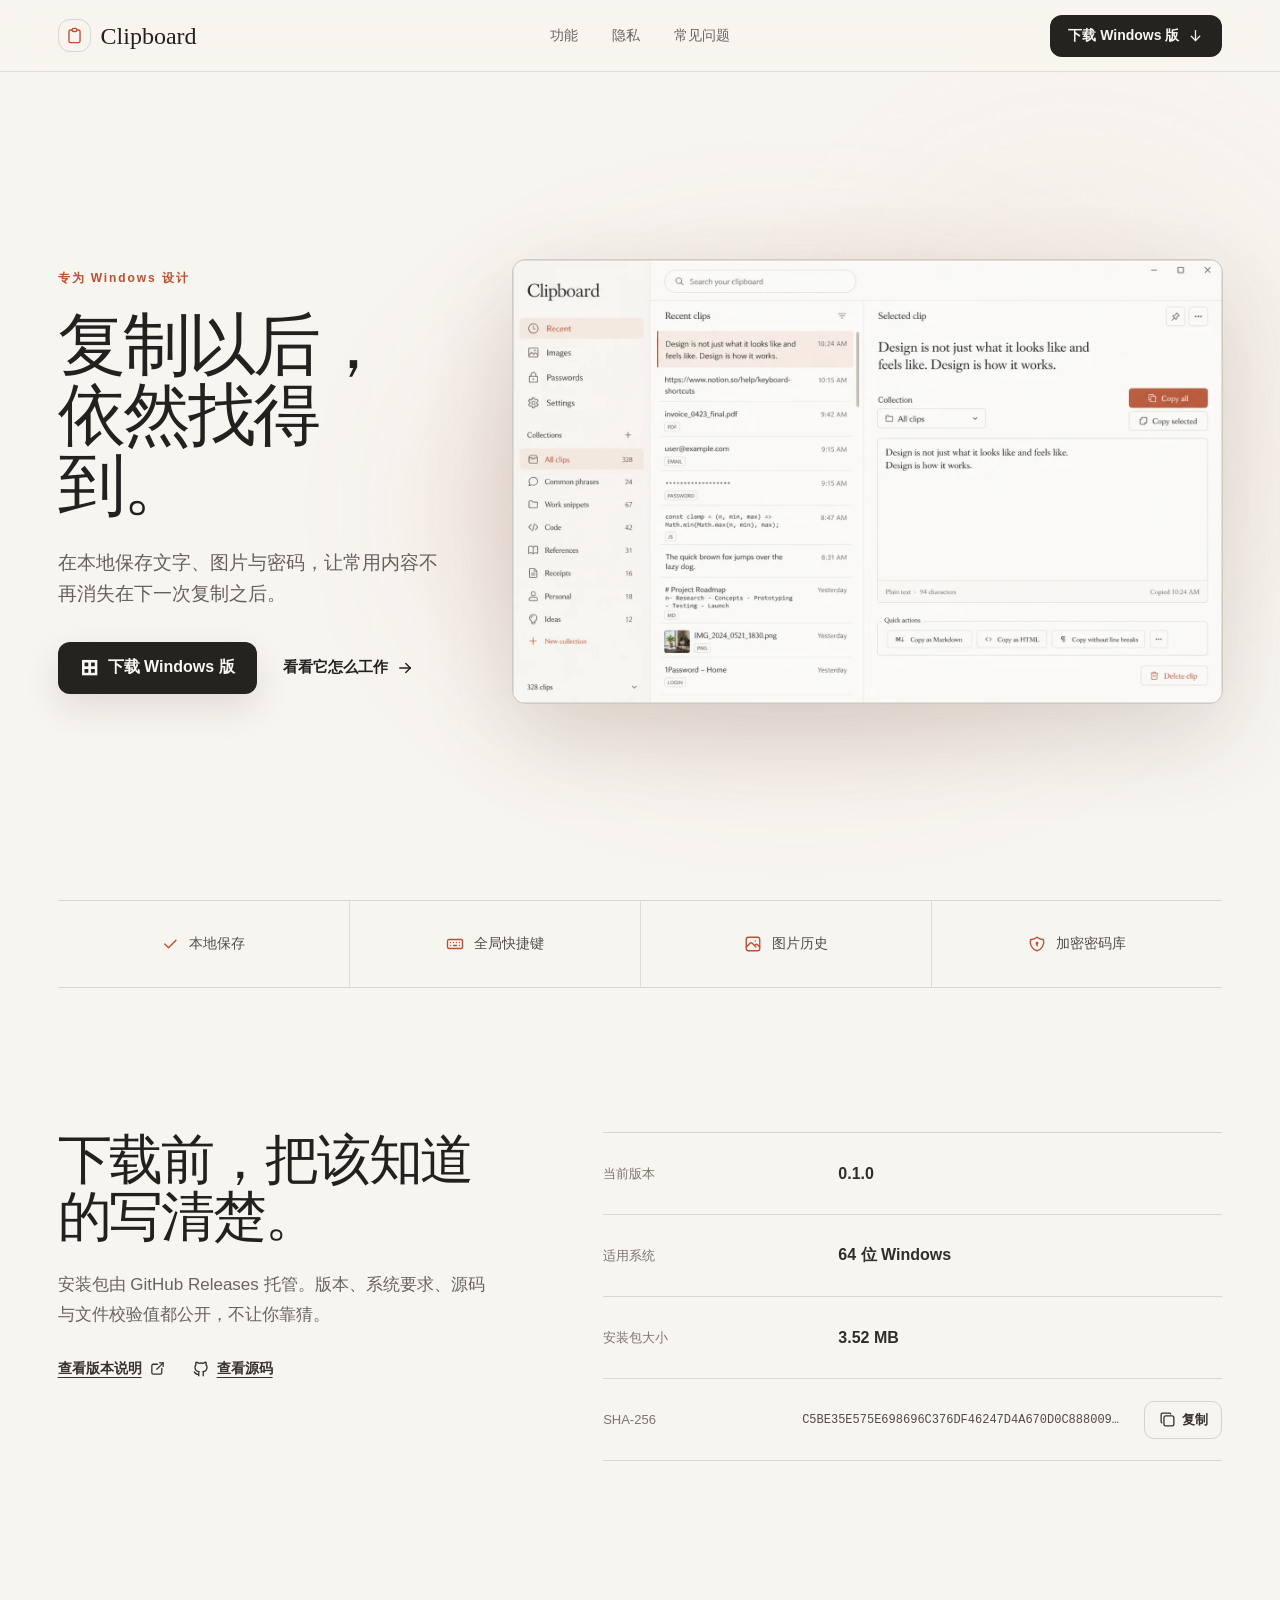
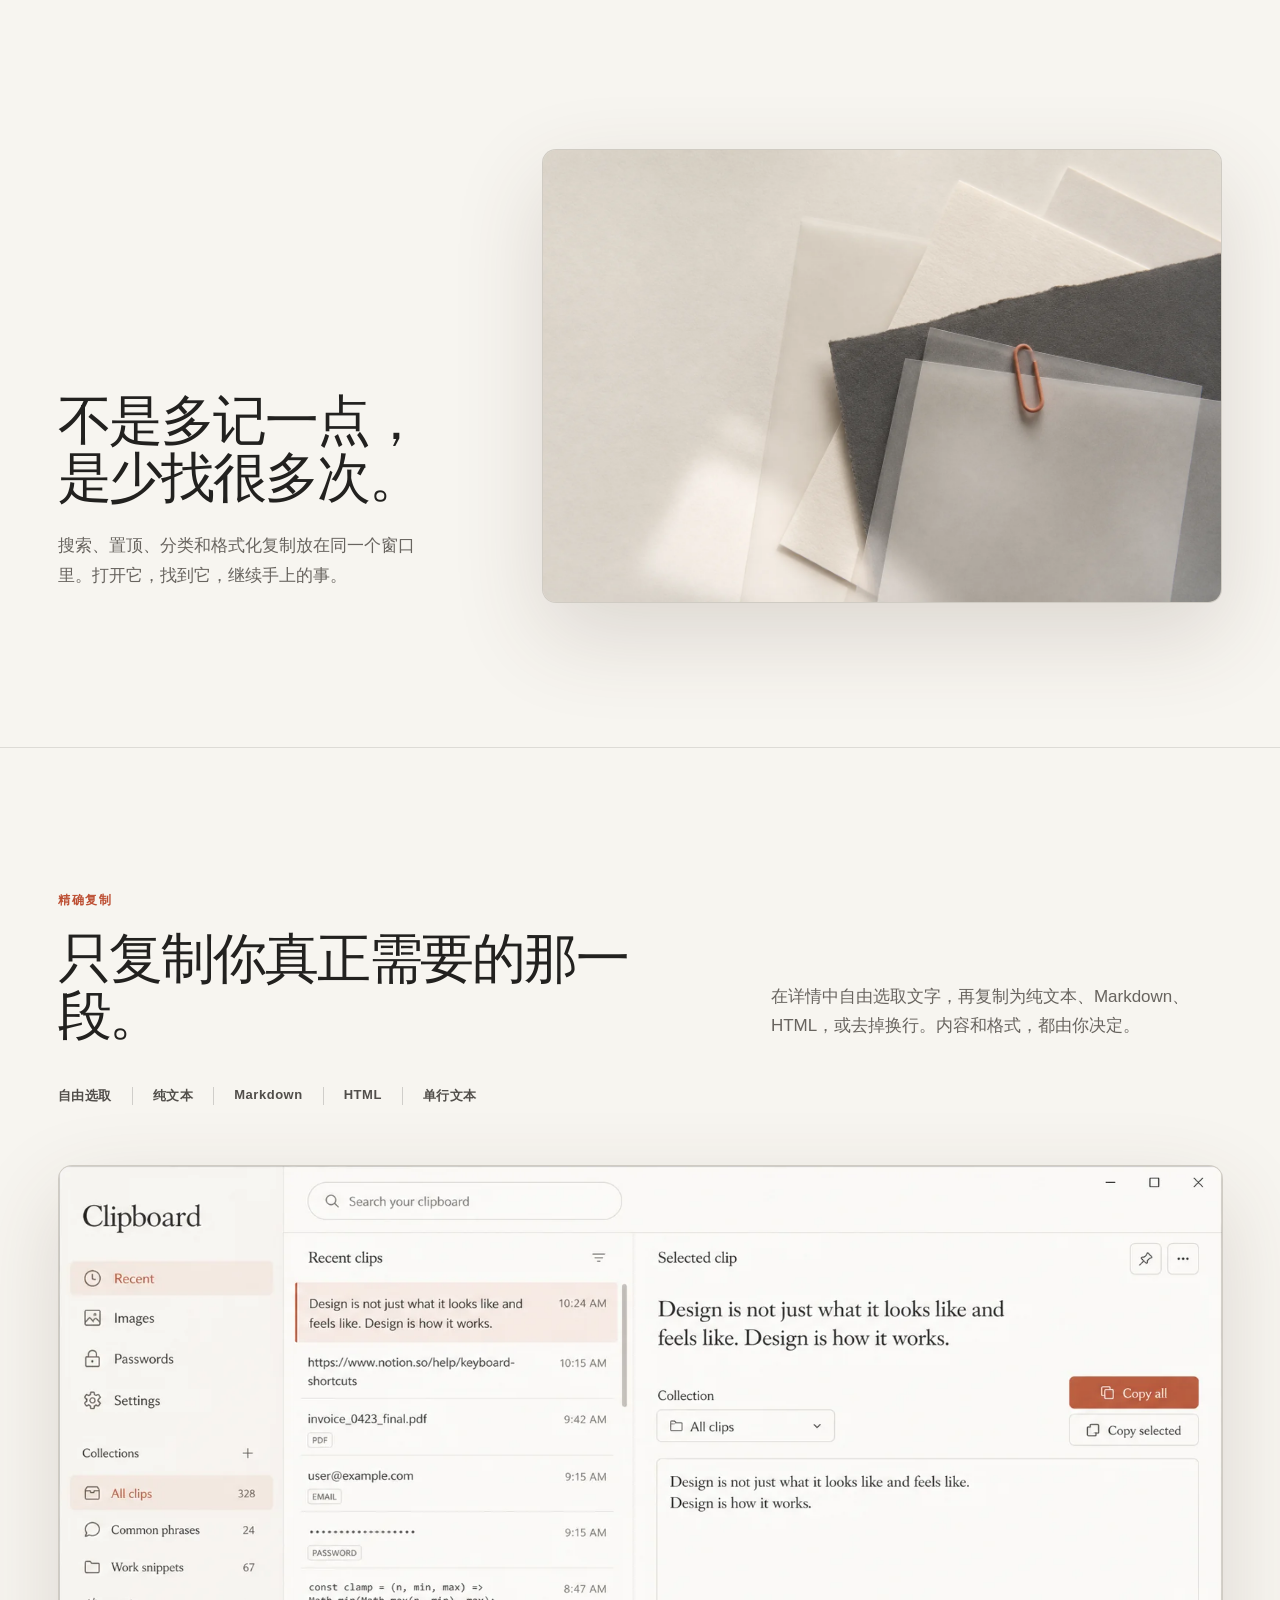
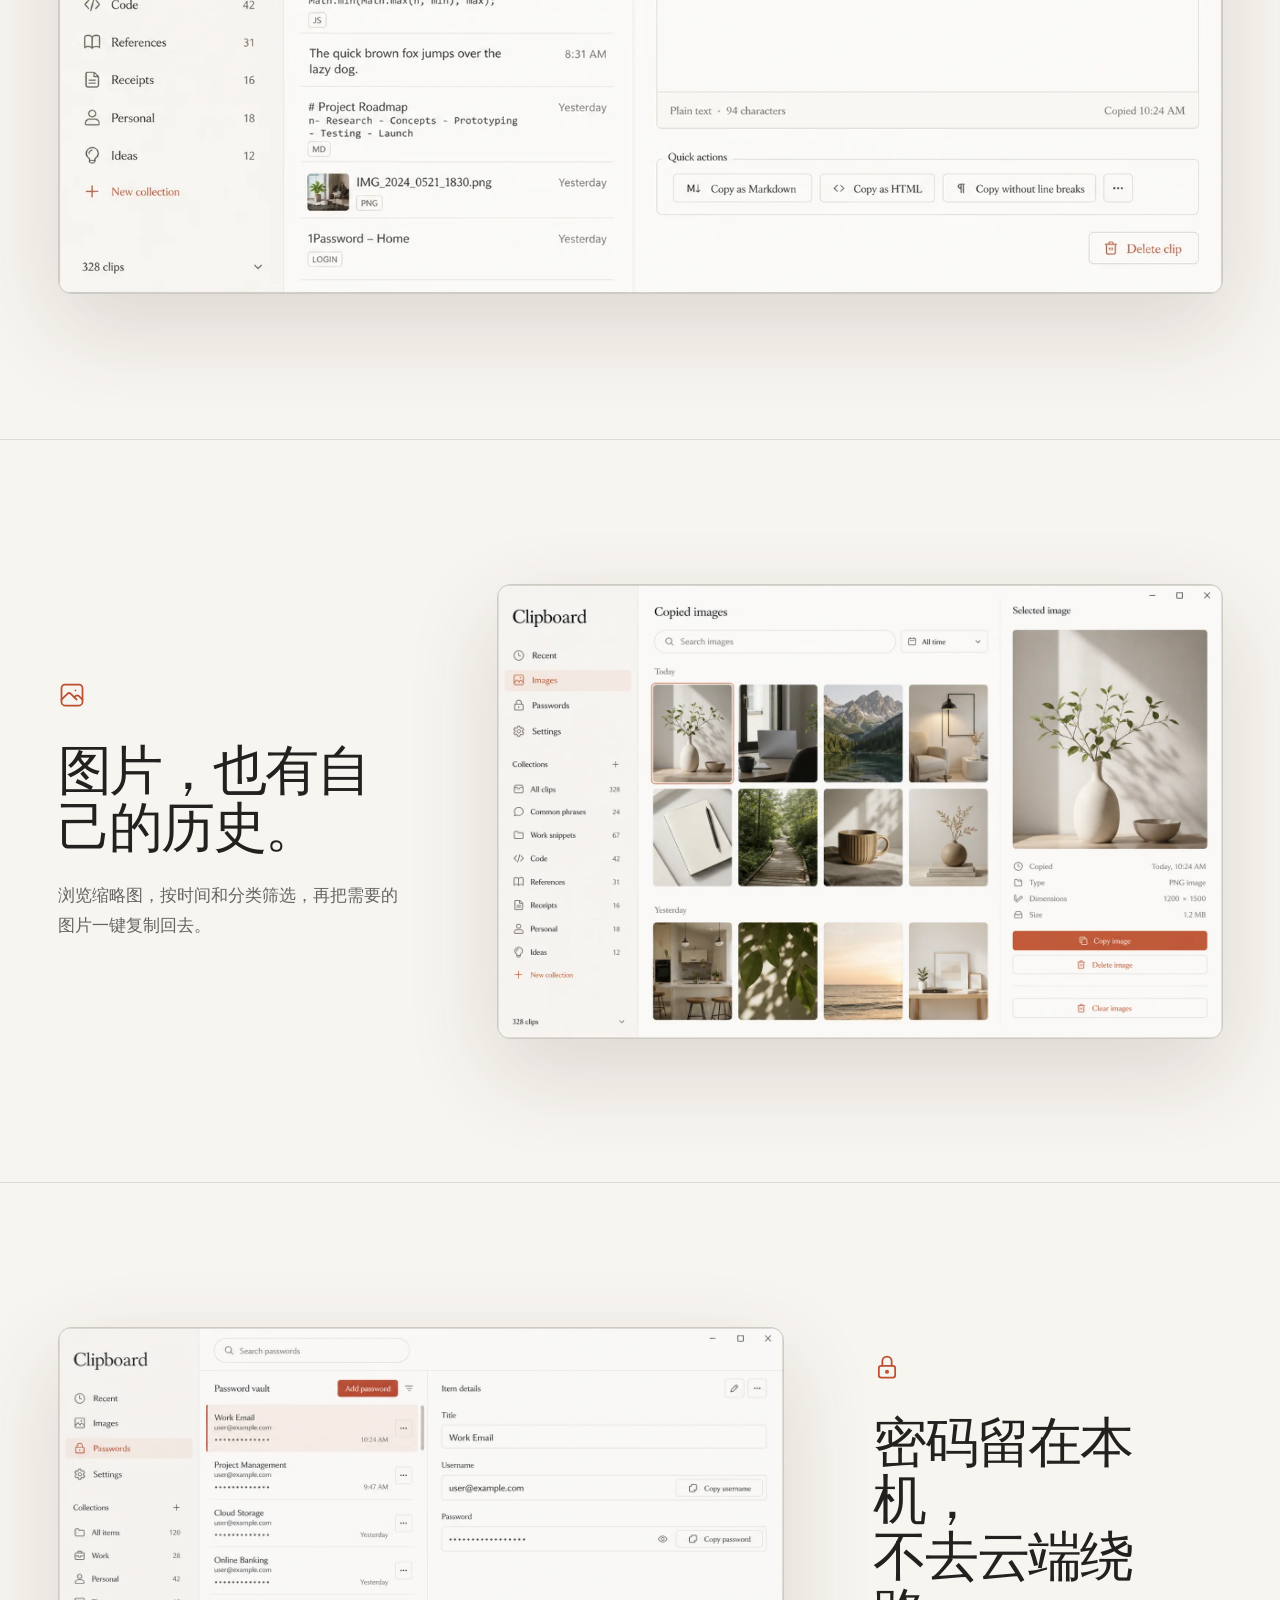
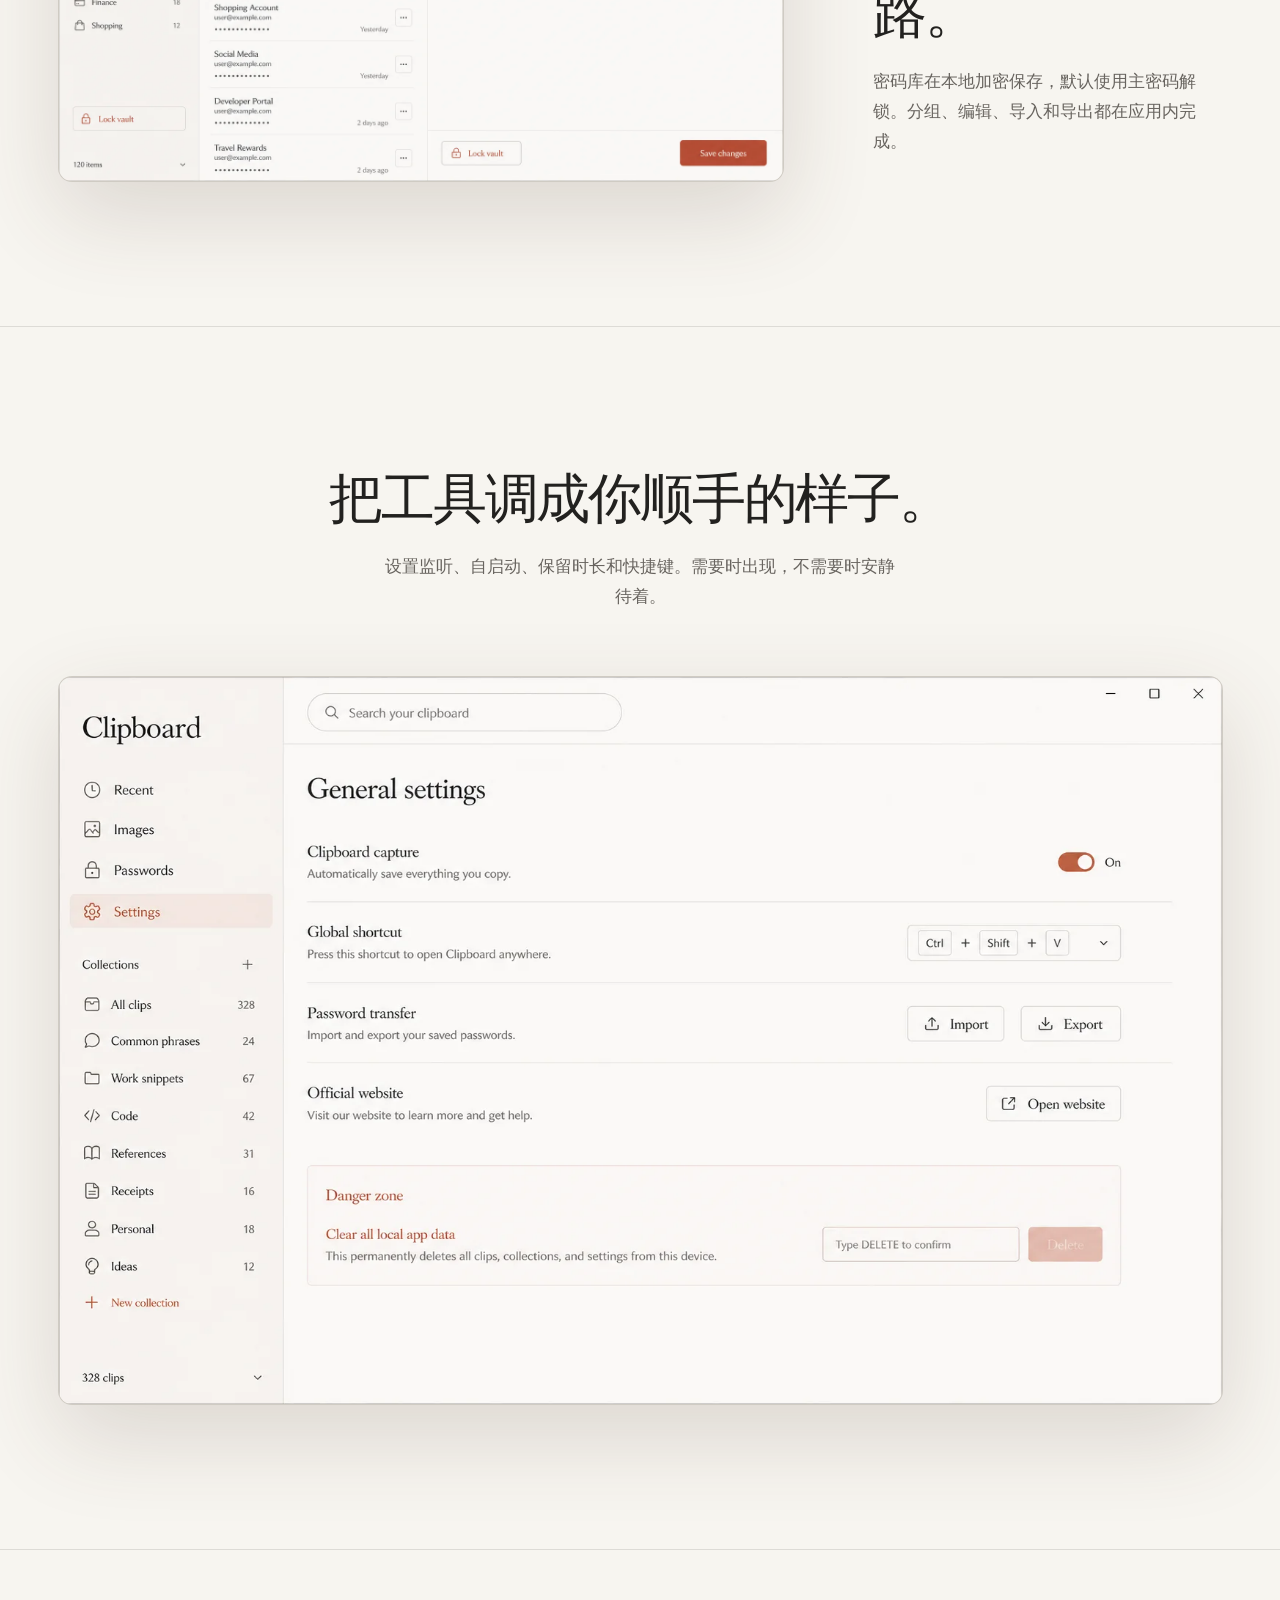
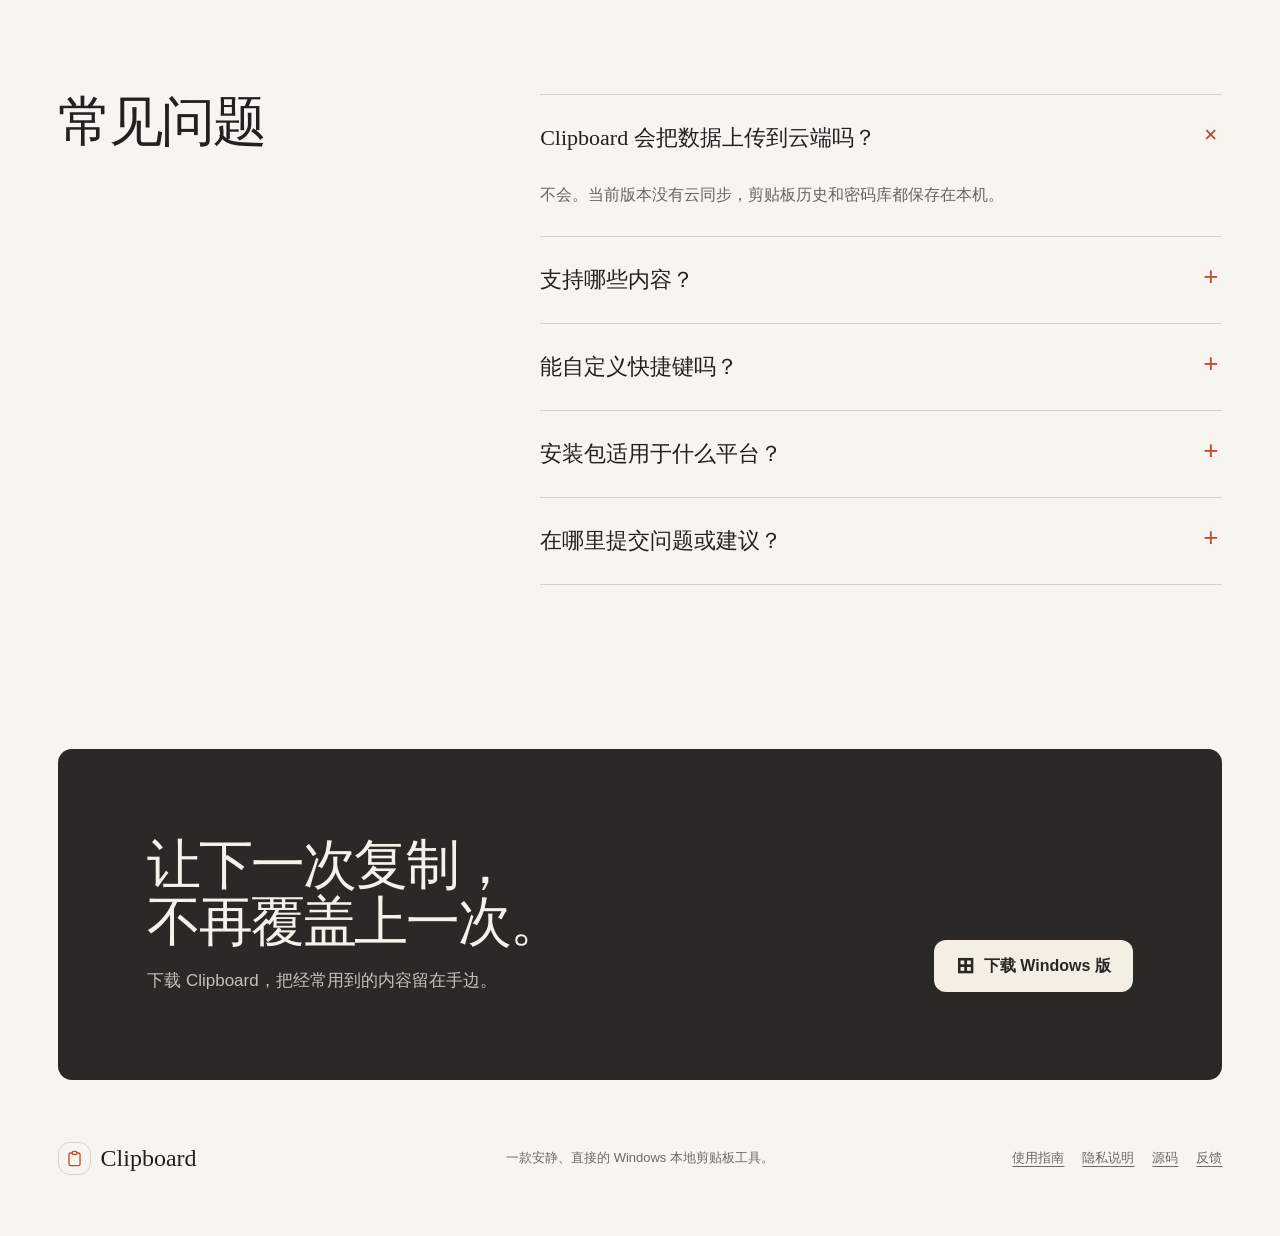
==== commit 89759a0b: "Publish branded installer links" ====
--- a/website/index.html
+++ b/website/index.html
@@ -4,11 +4,11 @@
     <meta charset="utf-8" />
     <link rel="icon" href="../favicon.png" />
     <meta name="viewport" content="width=device-width, initial-scale=1" />
-    <link href="../_app/immutable/entry/start.DTZSaVtR.js" rel="modulepreload">
-		<link href="../_app/immutable/chunks/zGHTxY5J.js" rel="modulepreload">
+    <link href="../_app/immutable/entry/start.pGmD1Aoh.js" rel="modulepreload">
+		<link href="../_app/immutable/chunks/D8HNt7Wt.js" rel="modulepreload">
 		<link href="../_app/immutable/chunks/CwHv5d5k.js" rel="modulepreload">
 		<link href="../_app/immutable/chunks/D98b7ar6.js" rel="modulepreload">
-		<link href="../_app/immutable/entry/app.CH7L6XJV.js" rel="modulepreload">
+		<link href="../_app/immutable/entry/app.D48PZJmY.js" rel="modulepreload">
 		<link href="../_app/immutable/chunks/B68Y2CXr.js" rel="modulepreload">
 		<link href="../_app/immutable/chunks/qH-yK5Me.js" rel="modulepreload">
 		<link href="../_app/immutable/chunks/CqnILXTI.js" rel="modulepreload">
@@ -20,7 +20,7 @@
 		<link href="../_app/immutable/chunks/DZKLQF_4.js" rel="modulepreload">
 		<link href="../_app/immutable/chunks/nvfEsSV-.js" rel="modulepreload">
 		<link href="../_app/immutable/nodes/2.CF-6Qy79.js" rel="modulepreload">
-		<link href="../_app/immutable/nodes/4.DToHm1Di.js" rel="modulepreload">
+		<link href="../_app/immutable/nodes/4.nYWvuhcp.js" rel="modulepreload">
 		<link href="../_app/immutable/chunks/Bm81uPL5.js" rel="modulepreload">
 		<link href="../_app/immutable/chunks/BqtCtH_i.js" rel="modulepreload">
 		<link href="../_app/immutable/chunks/CzI8mPie.js" rel="modulepreload">
@@ -29,19 +29,19 @@
 		<link href="../_app/immutable/assets/4.BrifucKy.css" rel="stylesheet">
   </head>
   <body data-sveltekit-preload-data="hover">
-    <div style="display: contents"><!--[--><!--[0--><!--[--><!--[0--><!--[--><!--[--><div class="site-shell svelte-8wy4ua"><header class="site-header svelte-8wy4ua"><a class="brand svelte-8wy4ua" href="#top" aria-label="Clipboard 首页"><span class="brand-mark svelte-8wy4ua"><svg xmlns="http://www.w3.org/2000/svg" width="19" height="19" viewBox="0 0 24 24" fill="none" stroke="currentColor" stroke-width="1.7" stroke-linecap="round" stroke-linejoin="round" class="tabler-icon tabler-icon-clipboard "><!--[--><!----><path d="M9 5h-2a2 2 0 0 0 -2 2v12a2 2 0 0 0 2 2h10a2 2 0 0 0 2 -2v-12a2 2 0 0 0 -2 -2h-2"><!----></path><!----><!----><path d="M9 5a2 2 0 0 1 2 -2h2a2 2 0 0 1 2 2a2 2 0 0 1 -2 2h-2a2 2 0 0 1 -2 -2"><!----></path><!----><!--]--><!--[--><!--[--><!--]--><!--]--></svg><!----></span> <span class="svelte-8wy4ua">Clipboard</span></a> <nav class="desktop-nav svelte-8wy4ua" aria-label="主要导航"><a href="#features" class="svelte-8wy4ua">功能</a> <a href="#privacy" class="svelte-8wy4ua">隐私</a> <a href="#faq" class="svelte-8wy4ua">常见问题</a></nav> <a class="header-download svelte-8wy4ua" href="https://github.com/hhrsc/clipboard/releases/download/v0.1.0/my-clipboard_0.1.0_x64-setup.exe">下载 Windows 版 <svg xmlns="http://www.w3.org/2000/svg" width="17" height="17" viewBox="0 0 24 24" fill="none" stroke="currentColor" stroke-width="1.8" stroke-linecap="round" stroke-linejoin="round" class="tabler-icon tabler-icon-arrow-down "><!--[--><!----><path d="M12 5l0 14"><!----></path><!----><!----><path d="M18 13l-6 6"><!----></path><!----><!----><path d="M6 13l6 6"><!----></path><!----><!--]--><!--[--><!--[--><!--]--><!--]--></svg><!----></a> <button class="menu-button svelte-8wy4ua" type="button" aria-label="打开菜单" aria-expanded="false"><!--[-1--><svg xmlns="http://www.w3.org/2000/svg" width="21" height="21" viewBox="0 0 24 24" fill="none" stroke="currentColor" stroke-width="2" stroke-linecap="round" stroke-linejoin="round" class="tabler-icon tabler-icon-menu-2 "><!--[--><!----><path d="M4 6l16 0"><!----></path><!----><!----><path d="M4 12l16 0"><!----></path><!----><!----><path d="M4 18l16 0"><!----></path><!----><!--]--><!--[--><!--[--><!--]--><!--]--></svg><!--]--></button></header> <!--[-1--><!--]--> <main id="top" class="svelte-8wy4ua"><section class="hero svelte-8wy4ua"><div class="hero-copy svelte-8wy4ua" data-reveal=""><p class="eyebrow svelte-8wy4ua">专为 Windows 设计</p> <h1 class="svelte-8wy4ua">复制以后，<br class="svelte-8wy4ua"/>依然找得到。</h1> <p class="hero-lede svelte-8wy4ua">在本地保存文字、图片与密码，让常用内容不再消失在下一次复制之后。</p> <div class="hero-actions svelte-8wy4ua"><a class="primary-button svelte-8wy4ua" href="https://github.com/hhrsc/clipboard/releases/download/v0.1.0/my-clipboard_0.1.0_x64-setup.exe"><span class="windows-symbol svelte-8wy4ua" aria-hidden="true">⊞</span> 下载 Windows 版</a> <a class="text-link svelte-8wy4ua" href="#features">看看它怎么工作 <svg xmlns="http://www.w3.org/2000/svg" width="18" height="18" viewBox="0 0 24 24" fill="none" stroke="currentColor" stroke-width="1.8" stroke-linecap="round" stroke-linejoin="round" class="tabler-icon tabler-icon-arrow-right "><!--[--><!----><path d="M5 12l14 0"><!----></path><!----><!----><path d="M13 18l6 -6"><!----></path><!----><!----><path d="M13 6l6 6"><!----></path><!----><!--]--><!--[--><!--[--><!--]--><!--]--></svg><!----></a></div></div> <figure class="hero-product svelte-8wy4ua" data-reveal=""><div class="hero-halo svelte-8wy4ua" aria-hidden="true"></div> <div class="interactive-media svelte-8wy4ua"><img src="/marketing/clipboard-recent.webp" alt="Clipboard 的文字历史和详情界面" width="1586" height="992" fetchpriority="high" class="svelte-8wy4ua"/></div></figure></section> <section class="fact-strip svelte-8wy4ua" aria-label="产品特点" data-reveal=""><div class="svelte-8wy4ua"><svg xmlns="http://www.w3.org/2000/svg" width="18" height="18" viewBox="0 0 24 24" fill="none" stroke="currentColor" stroke-width="1.8" stroke-linecap="round" stroke-linejoin="round" class="tabler-icon tabler-icon-check "><!--[--><!----><path d="M5 12l5 5l10 -10"><!----></path><!----><!--]--><!--[--><!--[--><!--]--><!--]--></svg><!----><span class="svelte-8wy4ua">本地保存</span></div> <div class="svelte-8wy4ua"><svg xmlns="http://www.w3.org/2000/svg" width="18" height="18" viewBox="0 0 24 24" fill="none" stroke="currentColor" stroke-width="1.8" stroke-linecap="round" stroke-linejoin="round" class="tabler-icon tabler-icon-keyboard "><!--[--><!----><path d="M2 8a2 2 0 0 1 2 -2h16a2 2 0 0 1 2 2v8a2 2 0 0 1 -2 2h-16a2 2 0 0 1 -2 -2l0 -8"><!----></path><!----><!----><path d="M6 10l0 .01"><!----></path><!----><!----><path d="M10 10l0 .01"><!----></path><!----><!----><path d="M14 10l0 .01"><!----></path><!----><!----><path d="M18 10l0 .01"><!----></path><!----><!----><path d="M6 14l0 .01"><!----></path><!----><!----><path d="M18 14l0 .01"><!----></path><!----><!----><path d="M10 14l4 .01"><!----></path><!----><!--]--><!--[--><!--[--><!--]--><!--]--></svg><!----><span class="svelte-8wy4ua">全局快捷键</span></div> <div class="svelte-8wy4ua"><svg xmlns="http://www.w3.org/2000/svg" width="18" height="18" viewBox="0 0 24 24" fill="none" stroke="currentColor" stroke-width="1.8" stroke-linecap="round" stroke-linejoin="round" class="tabler-icon tabler-icon-photo "><!--[--><!----><path d="M15 8h.01"><!----></path><!----><!----><path d="M3 6a3 3 0 0 1 3 -3h12a3 3 0 0 1 3 3v12a3 3 0 0 1 -3 3h-12a3 3 0 0 1 -3 -3v-12"><!----></path><!----><!----><path d="M3 16l5 -5c.928 -.893 2.072 -.893 3 0l5 5"><!----></path><!----><!----><path d="M14 14l1 -1c.928 -.893 2.072 -.893 3 0l3 3"><!----></path><!----><!--]--><!--[--><!--[--><!--]--><!--]--></svg><!----><span class="svelte-8wy4ua">图片历史</span></div> <div class="svelte-8wy4ua"><svg xmlns="http://www.w3.org/2000/svg" width="18" height="18" viewBox="0 0 24 24" fill="none" stroke="currentColor" stroke-width="1.8" stroke-linecap="round" stroke-linejoin="round" class="tabler-icon tabler-icon-shield-lock "><!--[--><!----><path d="M12 3a12 12 0 0 0 8.5 3a12 12 0 0 1 -8.5 15a12 12 0 0 1 -8.5 -15a12 12 0 0 0 8.5 -3"><!----></path><!----><!----><path d="M11 11a1 1 0 1 0 2 0a1 1 0 1 0 -2 0"><!----></path><!----><!----><path d="M12 12l0 2.5"><!----></path><!----><!--]--><!--[--><!--[--><!--]--><!--]--></svg><!----><span class="svelte-8wy4ua">加密密码库</span></div></section> <section class="trust-section svelte-8wy4ua" aria-labelledby="trust-heading"><div class="trust-copy svelte-8wy4ua" data-reveal=""><h2 id="trust-heading" class="svelte-8wy4ua">下载前，把该知道的写清楚。</h2> <p class="svelte-8wy4ua">安装包由 GitHub Releases 托管。版本、系统要求、源码与文件校验值都公开，不让你靠猜。</p> <div class="trust-links svelte-8wy4ua"><a href="https://github.com/hhrsc/clipboard/releases/tag/v0.1.0" target="_blank" rel="noreferrer" class="svelte-8wy4ua">查看版本说明 <svg xmlns="http://www.w3.org/2000/svg" width="17" height="17" viewBox="0 0 24 24" fill="none" stroke="currentColor" stroke-width="1.8" stroke-linecap="round" stroke-linejoin="round" class="tabler-icon tabler-icon-external-link "><!--[--><!----><path d="M12 6h-6a2 2 0 0 0 -2 2v10a2 2 0 0 0 2 2h10a2 2 0 0 0 2 -2v-6"><!----></path><!----><!----><path d="M11 13l9 -9"><!----></path><!----><!----><path d="M15 4h5v5"><!----></path><!----><!--]--><!--[--><!--[--><!--]--><!--]--></svg><!----></a> <a href="https://github.com/hhrsc/clipboard" target="_blank" rel="noreferrer" class="svelte-8wy4ua"><svg xmlns="http://www.w3.org/2000/svg" width="18" height="18" viewBox="0 0 24 24" fill="none" stroke="currentColor" stroke-width="1.8" stroke-linecap="round" stroke-linejoin="round" class="tabler-icon tabler-icon-brand-github "><!--[--><!----><path d="M9 19c-4.3 1.4 -4.3 -2.5 -6 -3m12 5v-3.5c0 -1 .1 -1.4 -.5 -2c2.8 -.3 5.5 -1.4 5.5 -6a4.6 4.6 0 0 0 -1.3 -3.2a4.2 4.2 0 0 0 -.1 -3.2s-1.1 -.3 -3.5 1.3a12.3 12.3 0 0 0 -6.2 0c-2.4 -1.6 -3.5 -1.3 -3.5 -1.3a4.2 4.2 0 0 0 -.1 3.2a4.6 4.6 0 0 0 -1.3 3.2c0 4.6 2.7 5.7 5.5 6c-.6 .6 -.6 1.2 -.5 2v3.5"><!----></path><!----><!--]--><!--[--><!--[--><!--]--><!--]--></svg><!----> 查看源码</a></div></div> <div class="trust-facts svelte-8wy4ua" data-reveal=""><div class="svelte-8wy4ua"><span class="svelte-8wy4ua">当前版本</span> <strong class="svelte-8wy4ua">0.1.0</strong></div> <div class="svelte-8wy4ua"><span class="svelte-8wy4ua">适用系统</span> <strong class="svelte-8wy4ua">64 位 Windows</strong></div> <div class="svelte-8wy4ua"><span class="svelte-8wy4ua">安装包大小</span> <strong class="svelte-8wy4ua">7.02 MB</strong></div> <div class="checksum-row svelte-8wy4ua"><span class="svelte-8wy4ua">SHA-256</span> <code title="04C2B9E8B38B323FE09D73A207162AC440FCB6BA766FDA0F619A131C81C4D665" class="svelte-8wy4ua">04C2B9E8B38B323FE09D73A207162AC440FCB6BA766FDA0F619A131C81C4D665</code> <button type="button" aria-live="polite" class="svelte-8wy4ua"><!--[-1--><svg xmlns="http://www.w3.org/2000/svg" width="17" height="17" viewBox="0 0 24 24" fill="none" stroke="currentColor" stroke-width="1.8" stroke-linecap="round" stroke-linejoin="round" class="tabler-icon tabler-icon-copy "><!--[--><!----><path d="M7 9.667a2.667 2.667 0 0 1 2.667 -2.667h8.666a2.667 2.667 0 0 1 2.667 2.667v8.666a2.667 2.667 0 0 1 -2.667 2.667h-8.666a2.667 2.667 0 0 1 -2.667 -2.667l0 -8.666"><!----></path><!----><!----><path d="M4.012 16.737a2.005 2.005 0 0 1 -1.012 -1.737v-10c0 -1.1 .9 -2 2 -2h10c.75 0 1.158 .385 1.5 1"><!----></path><!----><!--]--><!--[--><!--[--><!--]--><!--]--></svg><!----> 复制<!--]--></button></div></div></section> <section class="story-section svelte-8wy4ua" id="features"><div class="story-copy svelte-8wy4ua" data-reveal=""><h2 class="svelte-8wy4ua">不是多记一点，<br class="svelte-8wy4ua"/>是少找很多次。</h2> <p class="svelte-8wy4ua">搜索、置顶、分类和格式化复制放在同一个窗口里。打开它，找到它，继续手上的事。</p></div> <figure class="story-visual svelte-8wy4ua" data-reveal=""><div class="interactive-media svelte-8wy4ua"><img src="/marketing/paper-clip-editorial.webp" alt="层叠纸张与陶土色回形针组成的安静桌面画面" width="1536" height="1024" loading="lazy" class="svelte-8wy4ua"/></div></figure></section> <section class="format-section svelte-8wy4ua" aria-labelledby="format-heading"><div class="format-heading svelte-8wy4ua" data-reveal=""><p class="eyebrow svelte-8wy4ua">精确复制</p> <h2 id="format-heading" class="svelte-8wy4ua">只复制你真正需要的那一段。</h2> <p class="svelte-8wy4ua">在详情中自由选取文字，再复制为纯文本、Markdown、HTML，或去掉换行。内容和格式，都由你决定。</p> <div class="format-list svelte-8wy4ua" aria-label="支持的复制方式"><span class="svelte-8wy4ua">自由选取</span> <span class="svelte-8wy4ua">纯文本</span> <span class="svelte-8wy4ua">Markdown</span> <span class="svelte-8wy4ua">HTML</span> <span class="svelte-8wy4ua">单行文本</span></div></div> <figure class="format-shot svelte-8wy4ua" data-reveal=""><div class="interactive-media svelte-8wy4ua"><img src="/marketing/clipboard-recent.webp" alt="Clipboard 详情面板中的文字选择和多格式复制操作" width="1586" height="992" loading="lazy" class="svelte-8wy4ua"/></div></figure></section> <section class="feature-row feature-images svelte-8wy4ua"><div class="feature-copy svelte-8wy4ua" data-reveal=""><svg xmlns="http://www.w3.org/2000/svg" width="28" height="28" viewBox="0 0 24 24" fill="none" stroke="currentColor" stroke-width="1.5" stroke-linecap="round" stroke-linejoin="round" class="tabler-icon tabler-icon-photo "><!--[--><!----><path d="M15 8h.01"><!----></path><!----><!----><path d="M3 6a3 3 0 0 1 3 -3h12a3 3 0 0 1 3 3v12a3 3 0 0 1 -3 3h-12a3 3 0 0 1 -3 -3v-12"><!----></path><!----><!----><path d="M3 16l5 -5c.928 -.893 2.072 -.893 3 0l5 5"><!----></path><!----><!----><path d="M14 14l1 -1c.928 -.893 2.072 -.893 3 0l3 3"><!----></path><!----><!--]--><!--[--><!--[--><!--]--><!--]--></svg><!----> <h2 class="svelte-8wy4ua">图片，也有自己的历史。</h2> <p class="svelte-8wy4ua">浏览缩略图，按时间和分类筛选，再把需要的图片一键复制回去。</p></div> <figure class="app-shot wide-shot svelte-8wy4ua" data-reveal=""><div class="interactive-media svelte-8wy4ua"><img src="/marketing/clipboard-images.webp" alt="Clipboard 的图片历史、筛选和预览界面" width="1586" height="992" loading="lazy" class="svelte-8wy4ua"/></div></figure></section> <section class="feature-row feature-vault svelte-8wy4ua" id="privacy"><figure class="app-shot svelte-8wy4ua" data-reveal=""><div class="interactive-media svelte-8wy4ua"><img src="/marketing/clipboard-passwords.webp" alt="Clipboard 的本地加密密码库界面" width="1586" height="992" loading="lazy" class="svelte-8wy4ua"/></div></figure> <div class="feature-copy svelte-8wy4ua" data-reveal=""><svg xmlns="http://www.w3.org/2000/svg" width="28" height="28" viewBox="0 0 24 24" fill="none" stroke="currentColor" stroke-width="1.5" stroke-linecap="round" stroke-linejoin="round" class="tabler-icon tabler-icon-lock "><!--[--><!----><path d="M5 13a2 2 0 0 1 2 -2h10a2 2 0 0 1 2 2v6a2 2 0 0 1 -2 2h-10a2 2 0 0 1 -2 -2v-6"><!----></path><!----><!----><path d="M11 16a1 1 0 1 0 2 0a1 1 0 0 0 -2 0"><!----></path><!----><!----><path d="M8 11v-4a4 4 0 1 1 8 0v4"><!----></path><!----><!--]--><!--[--><!--[--><!--]--><!--]--></svg><!----> <h2 class="svelte-8wy4ua">密码留在本机，<br class="svelte-8wy4ua"/>不去云端绕路。</h2> <p class="svelte-8wy4ua">密码库在本地加密保存，默认使用主密码解锁。分组、编辑、导入和导出都在应用内完成。</p></div></section> <section class="control-section svelte-8wy4ua"><div class="control-heading svelte-8wy4ua" data-reveal=""><h2 class="svelte-8wy4ua">把工具调成你顺手的样子。</h2> <p class="svelte-8wy4ua">设置监听、自启动、保留时长和快捷键。需要时出现，不需要时安静待着。</p></div> <figure class="settings-shot svelte-8wy4ua" data-reveal=""><div class="interactive-media svelte-8wy4ua"><img src="/marketing/clipboard-settings.webp" alt="Clipboard 的常规设置与快捷键界面" width="1586" height="992" loading="lazy" class="svelte-8wy4ua"/></div></figure></section> <section class="faq-section svelte-8wy4ua" id="faq"><h2 data-reveal="" class="svelte-8wy4ua">常见问题</h2> <div class="faq-list svelte-8wy4ua" data-reveal=""><details open="" class="svelte-8wy4ua"><summary class="svelte-8wy4ua">Clipboard 会把数据上传到云端吗？</summary> <p class="svelte-8wy4ua">不会。当前版本没有云同步，剪贴板历史和密码库都保存在本机。</p></details> <details class="svelte-8wy4ua"><summary class="svelte-8wy4ua">支持哪些内容？</summary> <p class="svelte-8wy4ua">支持文字、富文本格式和图片历史，也提供独立的本地加密密码库。</p></details> <details class="svelte-8wy4ua"><summary class="svelte-8wy4ua">能自定义快捷键吗？</summary> <p class="svelte-8wy4ua">可以。你可以在设置中录制全局快捷键，具体可用组合受 Windows 注册规则约束。</p></details> <details class="svelte-8wy4ua"><summary class="svelte-8wy4ua">安装包适用于什么平台？</summary> <p class="svelte-8wy4ua">当前安装包面向 64 位 Windows 桌面系统。</p></details> <details class="svelte-8wy4ua"><summary class="svelte-8wy4ua">在哪里提交问题或建议？</summary> <p class="svelte-8wy4ua">可以前往 <a href="https://github.com/hhrsc/clipboard/issues/new/choose" target="_blank" rel="noreferrer" class="svelte-8wy4ua">GitHub Issues</a>，描述你的使用场景和期望结果。</p></details></div></section> <section class="final-cta svelte-8wy4ua" data-reveal=""><div class="svelte-8wy4ua"><h2 class="svelte-8wy4ua">让下一次复制，<br class="svelte-8wy4ua"/>不再覆盖上一次。</h2> <p class="svelte-8wy4ua">下载 Clipboard，把经常用到的内容留在手边。</p></div> <a class="primary-button light-button svelte-8wy4ua" href="https://github.com/hhrsc/clipboard/releases/download/v0.1.0/my-clipboard_0.1.0_x64-setup.exe"><span class="windows-symbol svelte-8wy4ua" aria-hidden="true">⊞</span> 下载 Windows 版</a></section></main> <footer class="svelte-8wy4ua"><a class="brand footer-brand svelte-8wy4ua" href="#top" aria-label="返回顶部"><span class="brand-mark svelte-8wy4ua"><svg xmlns="http://www.w3.org/2000/svg" width="19" height="19" viewBox="0 0 24 24" fill="none" stroke="currentColor" stroke-width="1.7" stroke-linecap="round" stroke-linejoin="round" class="tabler-icon tabler-icon-clipboard "><!--[--><!----><path d="M9 5h-2a2 2 0 0 0 -2 2v12a2 2 0 0 0 2 2h10a2 2 0 0 0 2 -2v-12a2 2 0 0 0 -2 -2h-2"><!----></path><!----><!----><path d="M9 5a2 2 0 0 1 2 -2h2a2 2 0 0 1 2 2a2 2 0 0 1 -2 2h-2a2 2 0 0 1 -2 -2"><!----></path><!----><!--]--><!--[--><!--[--><!--]--><!--]--></svg><!----></span> <span class="svelte-8wy4ua">Clipboard</span></a> <p class="svelte-8wy4ua">一款安静、直接的 Windows 本地剪贴板工具。</p> <p class="footer-links svelte-8wy4ua"><a href="/website/guides/windows-clipboard-history/" class="svelte-8wy4ua">使用指南</a> <a href="/website/privacy-policy" class="svelte-8wy4ua">隐私说明</a> <a href="https://github.com/hhrsc/clipboard" target="_blank" rel="noreferrer" class="svelte-8wy4ua">源码</a> <a href="https://github.com/hhrsc/clipboard/issues/new/choose" target="_blank" rel="noreferrer" class="svelte-8wy4ua">反馈</a></p></footer></div><!--]--><!----><!--]--><!--]--><!----><!--]--><!--]--> <!--[-1--><!--]--><!--]-->
+    <div style="display: contents"><!--[--><!--[0--><!--[--><!--[0--><!--[--><!--[--><div class="site-shell svelte-8wy4ua"><header class="site-header svelte-8wy4ua"><a class="brand svelte-8wy4ua" href="#top" aria-label="Clipboard 首页"><span class="brand-mark svelte-8wy4ua"><svg xmlns="http://www.w3.org/2000/svg" width="19" height="19" viewBox="0 0 24 24" fill="none" stroke="currentColor" stroke-width="1.7" stroke-linecap="round" stroke-linejoin="round" class="tabler-icon tabler-icon-clipboard "><!--[--><!----><path d="M9 5h-2a2 2 0 0 0 -2 2v12a2 2 0 0 0 2 2h10a2 2 0 0 0 2 -2v-12a2 2 0 0 0 -2 -2h-2"><!----></path><!----><!----><path d="M9 5a2 2 0 0 1 2 -2h2a2 2 0 0 1 2 2a2 2 0 0 1 -2 2h-2a2 2 0 0 1 -2 -2"><!----></path><!----><!--]--><!--[--><!--[--><!--]--><!--]--></svg><!----></span> <span class="svelte-8wy4ua">Clipboard</span></a> <nav class="desktop-nav svelte-8wy4ua" aria-label="主要导航"><a href="#features" class="svelte-8wy4ua">功能</a> <a href="#privacy" class="svelte-8wy4ua">隐私</a> <a href="#faq" class="svelte-8wy4ua">常见问题</a></nav> <a class="header-download svelte-8wy4ua" href="https://github.com/hhrsc/clipboard/releases/download/v0.1.0/Clipboard_0.1.0_x64-setup.exe">下载 Windows 版 <svg xmlns="http://www.w3.org/2000/svg" width="17" height="17" viewBox="0 0 24 24" fill="none" stroke="currentColor" stroke-width="1.8" stroke-linecap="round" stroke-linejoin="round" class="tabler-icon tabler-icon-arrow-down "><!--[--><!----><path d="M12 5l0 14"><!----></path><!----><!----><path d="M18 13l-6 6"><!----></path><!----><!----><path d="M6 13l6 6"><!----></path><!----><!--]--><!--[--><!--[--><!--]--><!--]--></svg><!----></a> <button class="menu-button svelte-8wy4ua" type="button" aria-label="打开菜单" aria-expanded="false"><!--[-1--><svg xmlns="http://www.w3.org/2000/svg" width="21" height="21" viewBox="0 0 24 24" fill="none" stroke="currentColor" stroke-width="2" stroke-linecap="round" stroke-linejoin="round" class="tabler-icon tabler-icon-menu-2 "><!--[--><!----><path d="M4 6l16 0"><!----></path><!----><!----><path d="M4 12l16 0"><!----></path><!----><!----><path d="M4 18l16 0"><!----></path><!----><!--]--><!--[--><!--[--><!--]--><!--]--></svg><!--]--></button></header> <!--[-1--><!--]--> <main id="top" class="svelte-8wy4ua"><section class="hero svelte-8wy4ua"><div class="hero-copy svelte-8wy4ua" data-reveal=""><p class="eyebrow svelte-8wy4ua">专为 Windows 设计</p> <h1 class="svelte-8wy4ua">复制以后，<br class="svelte-8wy4ua"/>依然找得到。</h1> <p class="hero-lede svelte-8wy4ua">在本地保存文字、图片与密码，让常用内容不再消失在下一次复制之后。</p> <div class="hero-actions svelte-8wy4ua"><a class="primary-button svelte-8wy4ua" href="https://github.com/hhrsc/clipboard/releases/download/v0.1.0/Clipboard_0.1.0_x64-setup.exe"><span class="windows-symbol svelte-8wy4ua" aria-hidden="true">⊞</span> 下载 Windows 版</a> <a class="text-link svelte-8wy4ua" href="#features">看看它怎么工作 <svg xmlns="http://www.w3.org/2000/svg" width="18" height="18" viewBox="0 0 24 24" fill="none" stroke="currentColor" stroke-width="1.8" stroke-linecap="round" stroke-linejoin="round" class="tabler-icon tabler-icon-arrow-right "><!--[--><!----><path d="M5 12l14 0"><!----></path><!----><!----><path d="M13 18l6 -6"><!----></path><!----><!----><path d="M13 6l6 6"><!----></path><!----><!--]--><!--[--><!--[--><!--]--><!--]--></svg><!----></a></div></div> <figure class="hero-product svelte-8wy4ua" data-reveal=""><div class="hero-halo svelte-8wy4ua" aria-hidden="true"></div> <div class="interactive-media svelte-8wy4ua"><img src="/marketing/clipboard-recent.webp" alt="Clipboard 的文字历史和详情界面" width="1586" height="992" fetchpriority="high" class="svelte-8wy4ua"/></div></figure></section> <section class="fact-strip svelte-8wy4ua" aria-label="产品特点" data-reveal=""><div class="svelte-8wy4ua"><svg xmlns="http://www.w3.org/2000/svg" width="18" height="18" viewBox="0 0 24 24" fill="none" stroke="currentColor" stroke-width="1.8" stroke-linecap="round" stroke-linejoin="round" class="tabler-icon tabler-icon-check "><!--[--><!----><path d="M5 12l5 5l10 -10"><!----></path><!----><!--]--><!--[--><!--[--><!--]--><!--]--></svg><!----><span class="svelte-8wy4ua">本地保存</span></div> <div class="svelte-8wy4ua"><svg xmlns="http://www.w3.org/2000/svg" width="18" height="18" viewBox="0 0 24 24" fill="none" stroke="currentColor" stroke-width="1.8" stroke-linecap="round" stroke-linejoin="round" class="tabler-icon tabler-icon-keyboard "><!--[--><!----><path d="M2 8a2 2 0 0 1 2 -2h16a2 2 0 0 1 2 2v8a2 2 0 0 1 -2 2h-16a2 2 0 0 1 -2 -2l0 -8"><!----></path><!----><!----><path d="M6 10l0 .01"><!----></path><!----><!----><path d="M10 10l0 .01"><!----></path><!----><!----><path d="M14 10l0 .01"><!----></path><!----><!----><path d="M18 10l0 .01"><!----></path><!----><!----><path d="M6 14l0 .01"><!----></path><!----><!----><path d="M18 14l0 .01"><!----></path><!----><!----><path d="M10 14l4 .01"><!----></path><!----><!--]--><!--[--><!--[--><!--]--><!--]--></svg><!----><span class="svelte-8wy4ua">全局快捷键</span></div> <div class="svelte-8wy4ua"><svg xmlns="http://www.w3.org/2000/svg" width="18" height="18" viewBox="0 0 24 24" fill="none" stroke="currentColor" stroke-width="1.8" stroke-linecap="round" stroke-linejoin="round" class="tabler-icon tabler-icon-photo "><!--[--><!----><path d="M15 8h.01"><!----></path><!----><!----><path d="M3 6a3 3 0 0 1 3 -3h12a3 3 0 0 1 3 3v12a3 3 0 0 1 -3 3h-12a3 3 0 0 1 -3 -3v-12"><!----></path><!----><!----><path d="M3 16l5 -5c.928 -.893 2.072 -.893 3 0l5 5"><!----></path><!----><!----><path d="M14 14l1 -1c.928 -.893 2.072 -.893 3 0l3 3"><!----></path><!----><!--]--><!--[--><!--[--><!--]--><!--]--></svg><!----><span class="svelte-8wy4ua">图片历史</span></div> <div class="svelte-8wy4ua"><svg xmlns="http://www.w3.org/2000/svg" width="18" height="18" viewBox="0 0 24 24" fill="none" stroke="currentColor" stroke-width="1.8" stroke-linecap="round" stroke-linejoin="round" class="tabler-icon tabler-icon-shield-lock "><!--[--><!----><path d="M12 3a12 12 0 0 0 8.5 3a12 12 0 0 1 -8.5 15a12 12 0 0 1 -8.5 -15a12 12 0 0 0 8.5 -3"><!----></path><!----><!----><path d="M11 11a1 1 0 1 0 2 0a1 1 0 1 0 -2 0"><!----></path><!----><!----><path d="M12 12l0 2.5"><!----></path><!----><!--]--><!--[--><!--[--><!--]--><!--]--></svg><!----><span class="svelte-8wy4ua">加密密码库</span></div></section> <section class="trust-section svelte-8wy4ua" aria-labelledby="trust-heading"><div class="trust-copy svelte-8wy4ua" data-reveal=""><h2 id="trust-heading" class="svelte-8wy4ua">下载前，把该知道的写清楚。</h2> <p class="svelte-8wy4ua">安装包由 GitHub Releases 托管。版本、系统要求、源码与文件校验值都公开，不让你靠猜。</p> <div class="trust-links svelte-8wy4ua"><a href="https://github.com/hhrsc/clipboard/releases/tag/v0.1.0" target="_blank" rel="noreferrer" class="svelte-8wy4ua">查看版本说明 <svg xmlns="http://www.w3.org/2000/svg" width="17" height="17" viewBox="0 0 24 24" fill="none" stroke="currentColor" stroke-width="1.8" stroke-linecap="round" stroke-linejoin="round" class="tabler-icon tabler-icon-external-link "><!--[--><!----><path d="M12 6h-6a2 2 0 0 0 -2 2v10a2 2 0 0 0 2 2h10a2 2 0 0 0 2 -2v-6"><!----></path><!----><!----><path d="M11 13l9 -9"><!----></path><!----><!----><path d="M15 4h5v5"><!----></path><!----><!--]--><!--[--><!--[--><!--]--><!--]--></svg><!----></a> <a href="https://github.com/hhrsc/clipboard" target="_blank" rel="noreferrer" class="svelte-8wy4ua"><svg xmlns="http://www.w3.org/2000/svg" width="18" height="18" viewBox="0 0 24 24" fill="none" stroke="currentColor" stroke-width="1.8" stroke-linecap="round" stroke-linejoin="round" class="tabler-icon tabler-icon-brand-github "><!--[--><!----><path d="M9 19c-4.3 1.4 -4.3 -2.5 -6 -3m12 5v-3.5c0 -1 .1 -1.4 -.5 -2c2.8 -.3 5.5 -1.4 5.5 -6a4.6 4.6 0 0 0 -1.3 -3.2a4.2 4.2 0 0 0 -.1 -3.2s-1.1 -.3 -3.5 1.3a12.3 12.3 0 0 0 -6.2 0c-2.4 -1.6 -3.5 -1.3 -3.5 -1.3a4.2 4.2 0 0 0 -.1 3.2a4.6 4.6 0 0 0 -1.3 3.2c0 4.6 2.7 5.7 5.5 6c-.6 .6 -.6 1.2 -.5 2v3.5"><!----></path><!----><!--]--><!--[--><!--[--><!--]--><!--]--></svg><!----> 查看源码</a></div></div> <div class="trust-facts svelte-8wy4ua" data-reveal=""><div class="svelte-8wy4ua"><span class="svelte-8wy4ua">当前版本</span> <strong class="svelte-8wy4ua">0.1.0</strong></div> <div class="svelte-8wy4ua"><span class="svelte-8wy4ua">适用系统</span> <strong class="svelte-8wy4ua">64 位 Windows</strong></div> <div class="svelte-8wy4ua"><span class="svelte-8wy4ua">安装包大小</span> <strong class="svelte-8wy4ua">3.52 MB</strong></div> <div class="checksum-row svelte-8wy4ua"><span class="svelte-8wy4ua">SHA-256</span> <code title="C5BE35E575E698696C376DF46247D4A670D0C8880098F5F2EAD5B7F921B8AE4C" class="svelte-8wy4ua">C5BE35E575E698696C376DF46247D4A670D0C8880098F5F2EAD5B7F921B8AE4C</code> <button type="button" aria-live="polite" class="svelte-8wy4ua"><!--[-1--><svg xmlns="http://www.w3.org/2000/svg" width="17" height="17" viewBox="0 0 24 24" fill="none" stroke="currentColor" stroke-width="1.8" stroke-linecap="round" stroke-linejoin="round" class="tabler-icon tabler-icon-copy "><!--[--><!----><path d="M7 9.667a2.667 2.667 0 0 1 2.667 -2.667h8.666a2.667 2.667 0 0 1 2.667 2.667v8.666a2.667 2.667 0 0 1 -2.667 2.667h-8.666a2.667 2.667 0 0 1 -2.667 -2.667l0 -8.666"><!----></path><!----><!----><path d="M4.012 16.737a2.005 2.005 0 0 1 -1.012 -1.737v-10c0 -1.1 .9 -2 2 -2h10c.75 0 1.158 .385 1.5 1"><!----></path><!----><!--]--><!--[--><!--[--><!--]--><!--]--></svg><!----> 复制<!--]--></button></div></div></section> <section class="story-section svelte-8wy4ua" id="features"><div class="story-copy svelte-8wy4ua" data-reveal=""><h2 class="svelte-8wy4ua">不是多记一点，<br class="svelte-8wy4ua"/>是少找很多次。</h2> <p class="svelte-8wy4ua">搜索、置顶、分类和格式化复制放在同一个窗口里。打开它，找到它，继续手上的事。</p></div> <figure class="story-visual svelte-8wy4ua" data-reveal=""><div class="interactive-media svelte-8wy4ua"><img src="/marketing/paper-clip-editorial.webp" alt="层叠纸张与陶土色回形针组成的安静桌面画面" width="1536" height="1024" loading="lazy" class="svelte-8wy4ua"/></div></figure></section> <section class="format-section svelte-8wy4ua" aria-labelledby="format-heading"><div class="format-heading svelte-8wy4ua" data-reveal=""><p class="eyebrow svelte-8wy4ua">精确复制</p> <h2 id="format-heading" class="svelte-8wy4ua">只复制你真正需要的那一段。</h2> <p class="svelte-8wy4ua">在详情中自由选取文字，再复制为纯文本、Markdown、HTML，或去掉换行。内容和格式，都由你决定。</p> <div class="format-list svelte-8wy4ua" aria-label="支持的复制方式"><span class="svelte-8wy4ua">自由选取</span> <span class="svelte-8wy4ua">纯文本</span> <span class="svelte-8wy4ua">Markdown</span> <span class="svelte-8wy4ua">HTML</span> <span class="svelte-8wy4ua">单行文本</span></div></div> <figure class="format-shot svelte-8wy4ua" data-reveal=""><div class="interactive-media svelte-8wy4ua"><img src="/marketing/clipboard-recent.webp" alt="Clipboard 详情面板中的文字选择和多格式复制操作" width="1586" height="992" loading="lazy" class="svelte-8wy4ua"/></div></figure></section> <section class="feature-row feature-images svelte-8wy4ua"><div class="feature-copy svelte-8wy4ua" data-reveal=""><svg xmlns="http://www.w3.org/2000/svg" width="28" height="28" viewBox="0 0 24 24" fill="none" stroke="currentColor" stroke-width="1.5" stroke-linecap="round" stroke-linejoin="round" class="tabler-icon tabler-icon-photo "><!--[--><!----><path d="M15 8h.01"><!----></path><!----><!----><path d="M3 6a3 3 0 0 1 3 -3h12a3 3 0 0 1 3 3v12a3 3 0 0 1 -3 3h-12a3 3 0 0 1 -3 -3v-12"><!----></path><!----><!----><path d="M3 16l5 -5c.928 -.893 2.072 -.893 3 0l5 5"><!----></path><!----><!----><path d="M14 14l1 -1c.928 -.893 2.072 -.893 3 0l3 3"><!----></path><!----><!--]--><!--[--><!--[--><!--]--><!--]--></svg><!----> <h2 class="svelte-8wy4ua">图片，也有自己的历史。</h2> <p class="svelte-8wy4ua">浏览缩略图，按时间和分类筛选，再把需要的图片一键复制回去。</p></div> <figure class="app-shot wide-shot svelte-8wy4ua" data-reveal=""><div class="interactive-media svelte-8wy4ua"><img src="/marketing/clipboard-images.webp" alt="Clipboard 的图片历史、筛选和预览界面" width="1586" height="992" loading="lazy" class="svelte-8wy4ua"/></div></figure></section> <section class="feature-row feature-vault svelte-8wy4ua" id="privacy"><figure class="app-shot svelte-8wy4ua" data-reveal=""><div class="interactive-media svelte-8wy4ua"><img src="/marketing/clipboard-passwords.webp" alt="Clipboard 的本地加密密码库界面" width="1586" height="992" loading="lazy" class="svelte-8wy4ua"/></div></figure> <div class="feature-copy svelte-8wy4ua" data-reveal=""><svg xmlns="http://www.w3.org/2000/svg" width="28" height="28" viewBox="0 0 24 24" fill="none" stroke="currentColor" stroke-width="1.5" stroke-linecap="round" stroke-linejoin="round" class="tabler-icon tabler-icon-lock "><!--[--><!----><path d="M5 13a2 2 0 0 1 2 -2h10a2 2 0 0 1 2 2v6a2 2 0 0 1 -2 2h-10a2 2 0 0 1 -2 -2v-6"><!----></path><!----><!----><path d="M11 16a1 1 0 1 0 2 0a1 1 0 0 0 -2 0"><!----></path><!----><!----><path d="M8 11v-4a4 4 0 1 1 8 0v4"><!----></path><!----><!--]--><!--[--><!--[--><!--]--><!--]--></svg><!----> <h2 class="svelte-8wy4ua">密码留在本机，<br class="svelte-8wy4ua"/>不去云端绕路。</h2> <p class="svelte-8wy4ua">密码库在本地加密保存，默认使用主密码解锁。分组、编辑、导入和导出都在应用内完成。</p></div></section> <section class="control-section svelte-8wy4ua"><div class="control-heading svelte-8wy4ua" data-reveal=""><h2 class="svelte-8wy4ua">把工具调成你顺手的样子。</h2> <p class="svelte-8wy4ua">设置监听、自启动、保留时长和快捷键。需要时出现，不需要时安静待着。</p></div> <figure class="settings-shot svelte-8wy4ua" data-reveal=""><div class="interactive-media svelte-8wy4ua"><img src="/marketing/clipboard-settings.webp" alt="Clipboard 的常规设置与快捷键界面" width="1586" height="992" loading="lazy" class="svelte-8wy4ua"/></div></figure></section> <section class="faq-section svelte-8wy4ua" id="faq"><h2 data-reveal="" class="svelte-8wy4ua">常见问题</h2> <div class="faq-list svelte-8wy4ua" data-reveal=""><details open="" class="svelte-8wy4ua"><summary class="svelte-8wy4ua">Clipboard 会把数据上传到云端吗？</summary> <p class="svelte-8wy4ua">不会。当前版本没有云同步，剪贴板历史和密码库都保存在本机。</p></details> <details class="svelte-8wy4ua"><summary class="svelte-8wy4ua">支持哪些内容？</summary> <p class="svelte-8wy4ua">支持文字、富文本格式和图片历史，也提供独立的本地加密密码库。</p></details> <details class="svelte-8wy4ua"><summary class="svelte-8wy4ua">能自定义快捷键吗？</summary> <p class="svelte-8wy4ua">可以。你可以在设置中录制全局快捷键，具体可用组合受 Windows 注册规则约束。</p></details> <details class="svelte-8wy4ua"><summary class="svelte-8wy4ua">安装包适用于什么平台？</summary> <p class="svelte-8wy4ua">当前安装包面向 64 位 Windows 桌面系统。</p></details> <details class="svelte-8wy4ua"><summary class="svelte-8wy4ua">在哪里提交问题或建议？</summary> <p class="svelte-8wy4ua">可以前往 <a href="https://github.com/hhrsc/clipboard/issues/new/choose" target="_blank" rel="noreferrer" class="svelte-8wy4ua">GitHub Issues</a>，描述你的使用场景和期望结果。</p></details></div></section> <section class="final-cta svelte-8wy4ua" data-reveal=""><div class="svelte-8wy4ua"><h2 class="svelte-8wy4ua">让下一次复制，<br class="svelte-8wy4ua"/>不再覆盖上一次。</h2> <p class="svelte-8wy4ua">下载 Clipboard，把经常用到的内容留在手边。</p></div> <a class="primary-button light-button svelte-8wy4ua" href="https://github.com/hhrsc/clipboard/releases/download/v0.1.0/Clipboard_0.1.0_x64-setup.exe"><span class="windows-symbol svelte-8wy4ua" aria-hidden="true">⊞</span> 下载 Windows 版</a></section></main> <footer class="svelte-8wy4ua"><a class="brand footer-brand svelte-8wy4ua" href="#top" aria-label="返回顶部"><span class="brand-mark svelte-8wy4ua"><svg xmlns="http://www.w3.org/2000/svg" width="19" height="19" viewBox="0 0 24 24" fill="none" stroke="currentColor" stroke-width="1.7" stroke-linecap="round" stroke-linejoin="round" class="tabler-icon tabler-icon-clipboard "><!--[--><!----><path d="M9 5h-2a2 2 0 0 0 -2 2v12a2 2 0 0 0 2 2h10a2 2 0 0 0 2 -2v-12a2 2 0 0 0 -2 -2h-2"><!----></path><!----><!----><path d="M9 5a2 2 0 0 1 2 -2h2a2 2 0 0 1 2 2a2 2 0 0 1 -2 2h-2a2 2 0 0 1 -2 -2"><!----></path><!----><!--]--><!--[--><!--[--><!--]--><!--]--></svg><!----></span> <span class="svelte-8wy4ua">Clipboard</span></a> <p class="svelte-8wy4ua">一款安静、直接的 Windows 本地剪贴板工具。</p> <p class="footer-links svelte-8wy4ua"><a href="/website/guides/windows-clipboard-history/" class="svelte-8wy4ua">使用指南</a> <a href="/website/privacy-policy" class="svelte-8wy4ua">隐私说明</a> <a href="https://github.com/hhrsc/clipboard" target="_blank" rel="noreferrer" class="svelte-8wy4ua">源码</a> <a href="https://github.com/hhrsc/clipboard/issues/new/choose" target="_blank" rel="noreferrer" class="svelte-8wy4ua">反馈</a></p></footer></div><!--]--><!----><!--]--><!--]--><!----><!--]--><!--]--> <!--[-1--><!--]--><!--]-->
 			
 			<script>
 				{
-					__sveltekit_1lh62jj = {
+					__sveltekit_o7xh8z = {
 						base: new URL("..", location).pathname.slice(0, -1)
 					};
 
 					const element = document.currentScript.parentElement;
 
 					Promise.all([
-						import("../_app/immutable/entry/start.DTZSaVtR.js"),
-						import("../_app/immutable/entry/app.CH7L6XJV.js")
+						import("../_app/immutable/entry/start.pGmD1Aoh.js"),
+						import("../_app/immutable/entry/app.D48PZJmY.js")
 					]).then(([kit, app]) => {
 						kit.start(app, element, {
 							node_ids: [0, 2, 4],
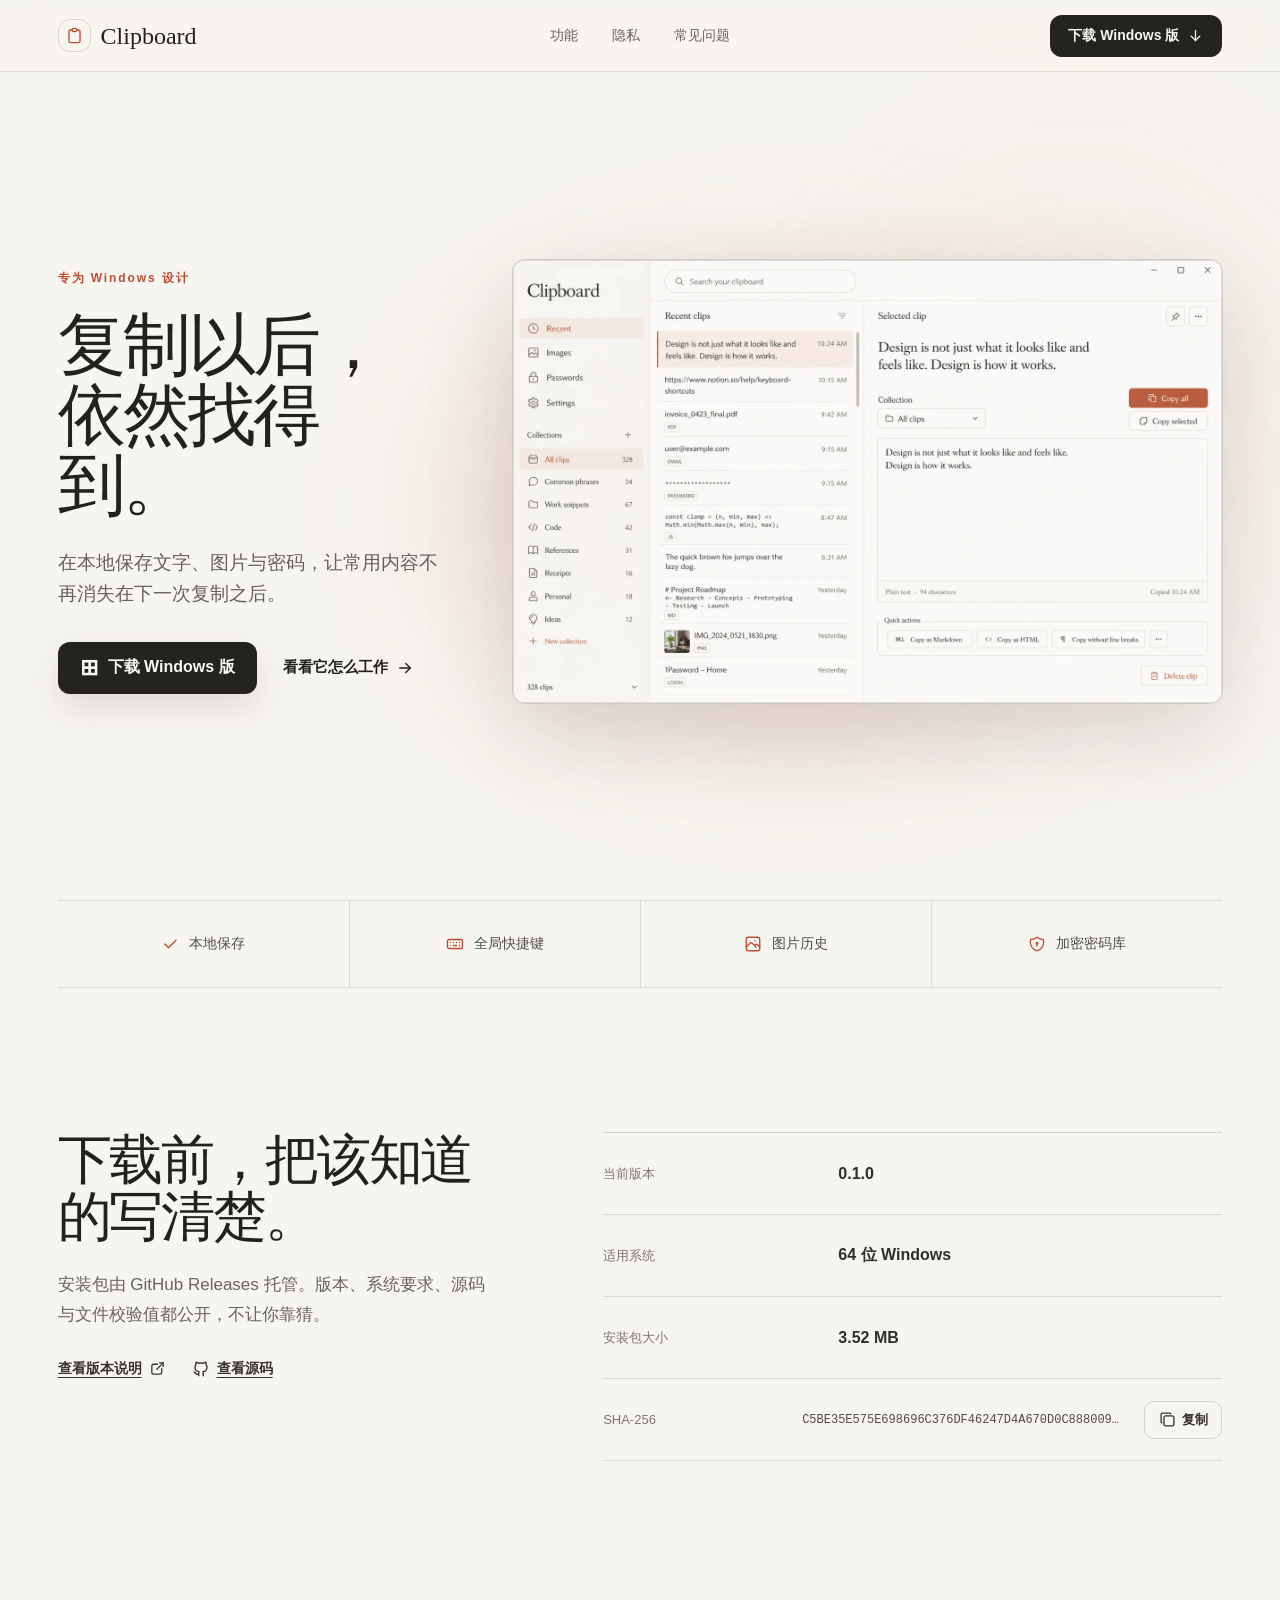
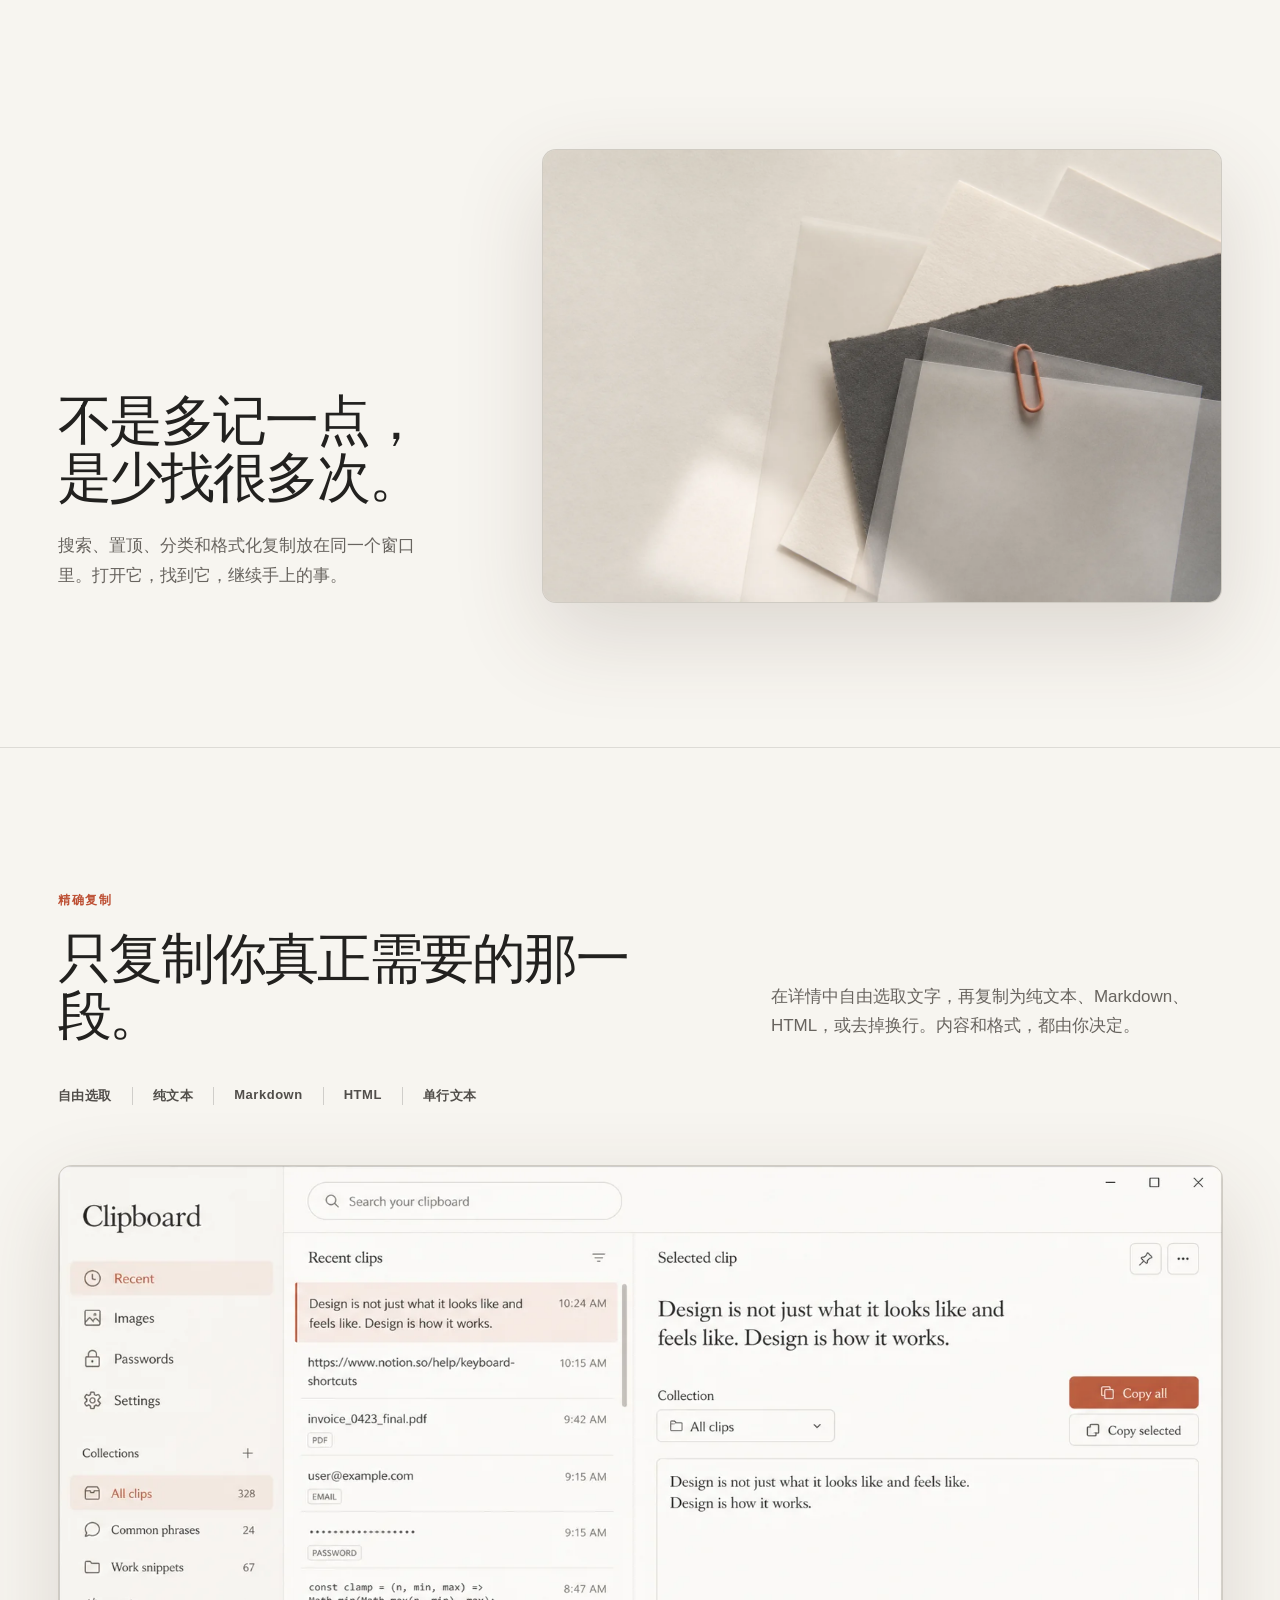
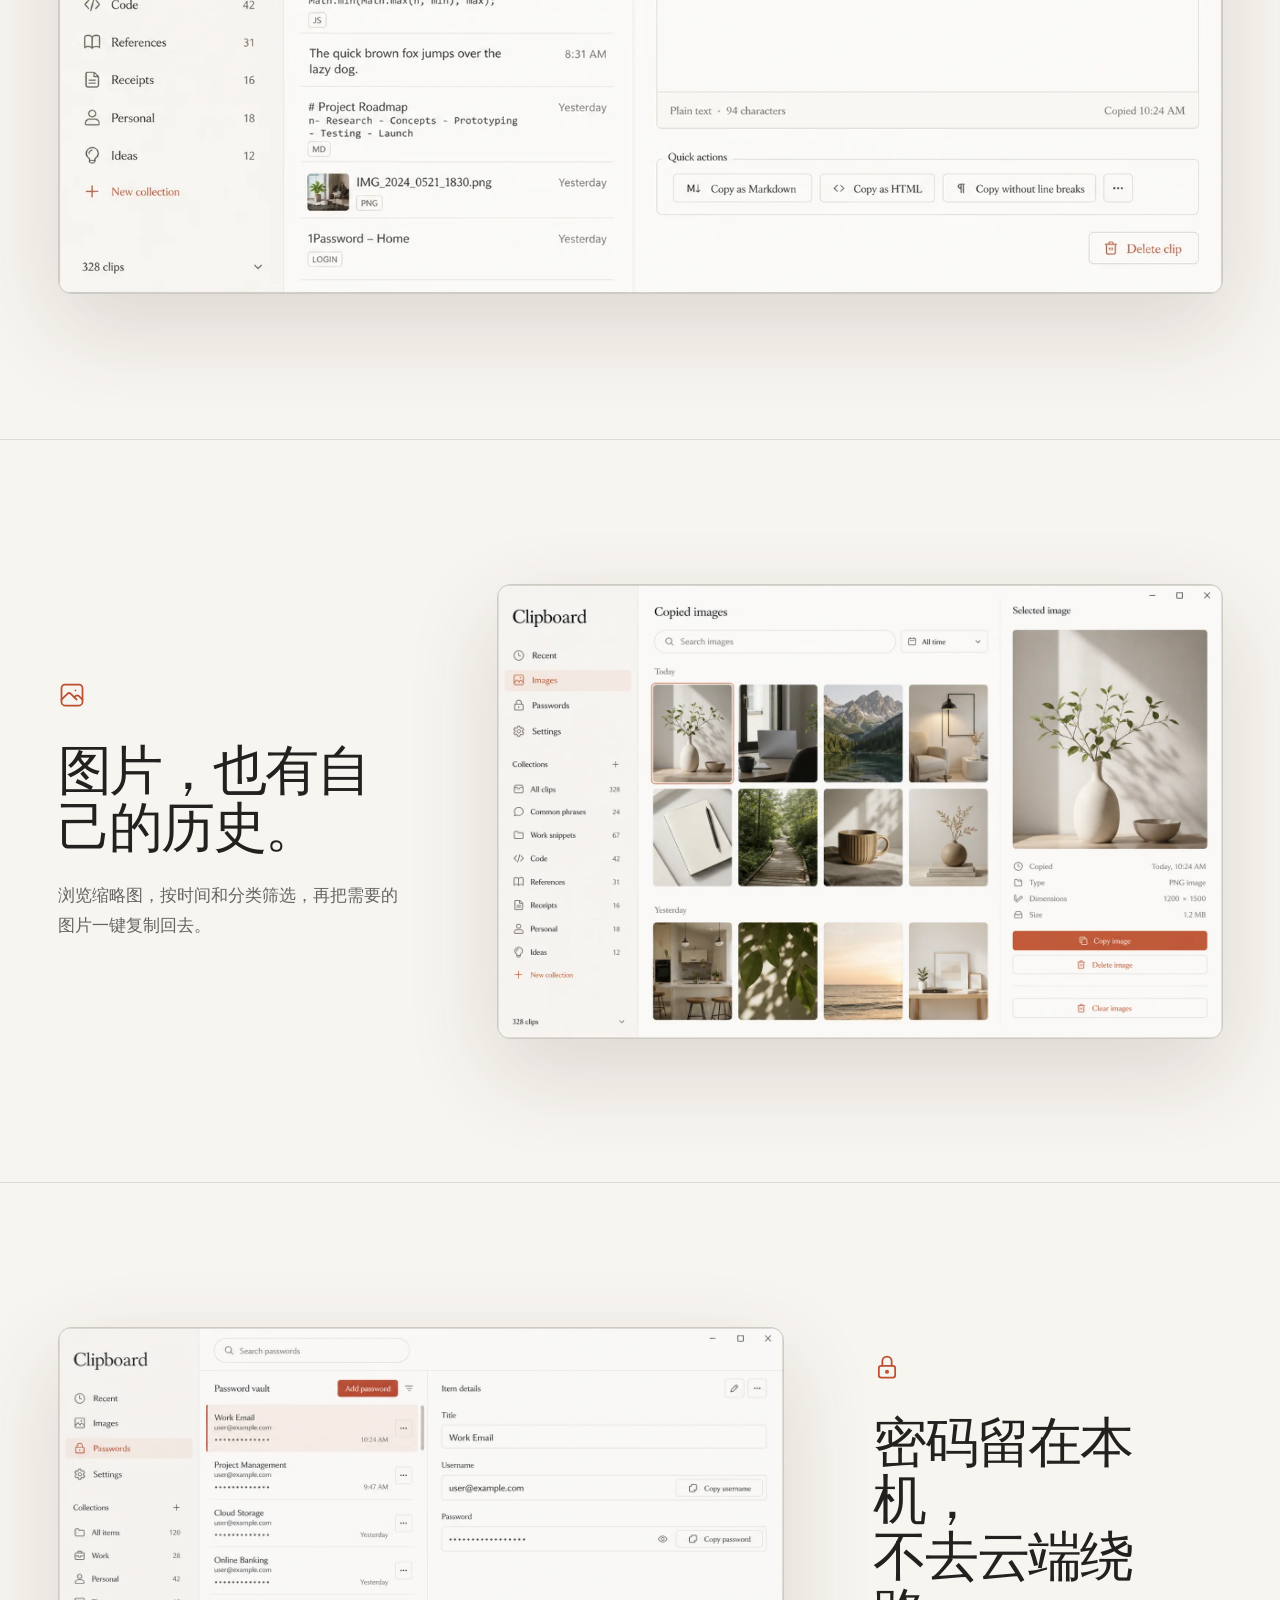
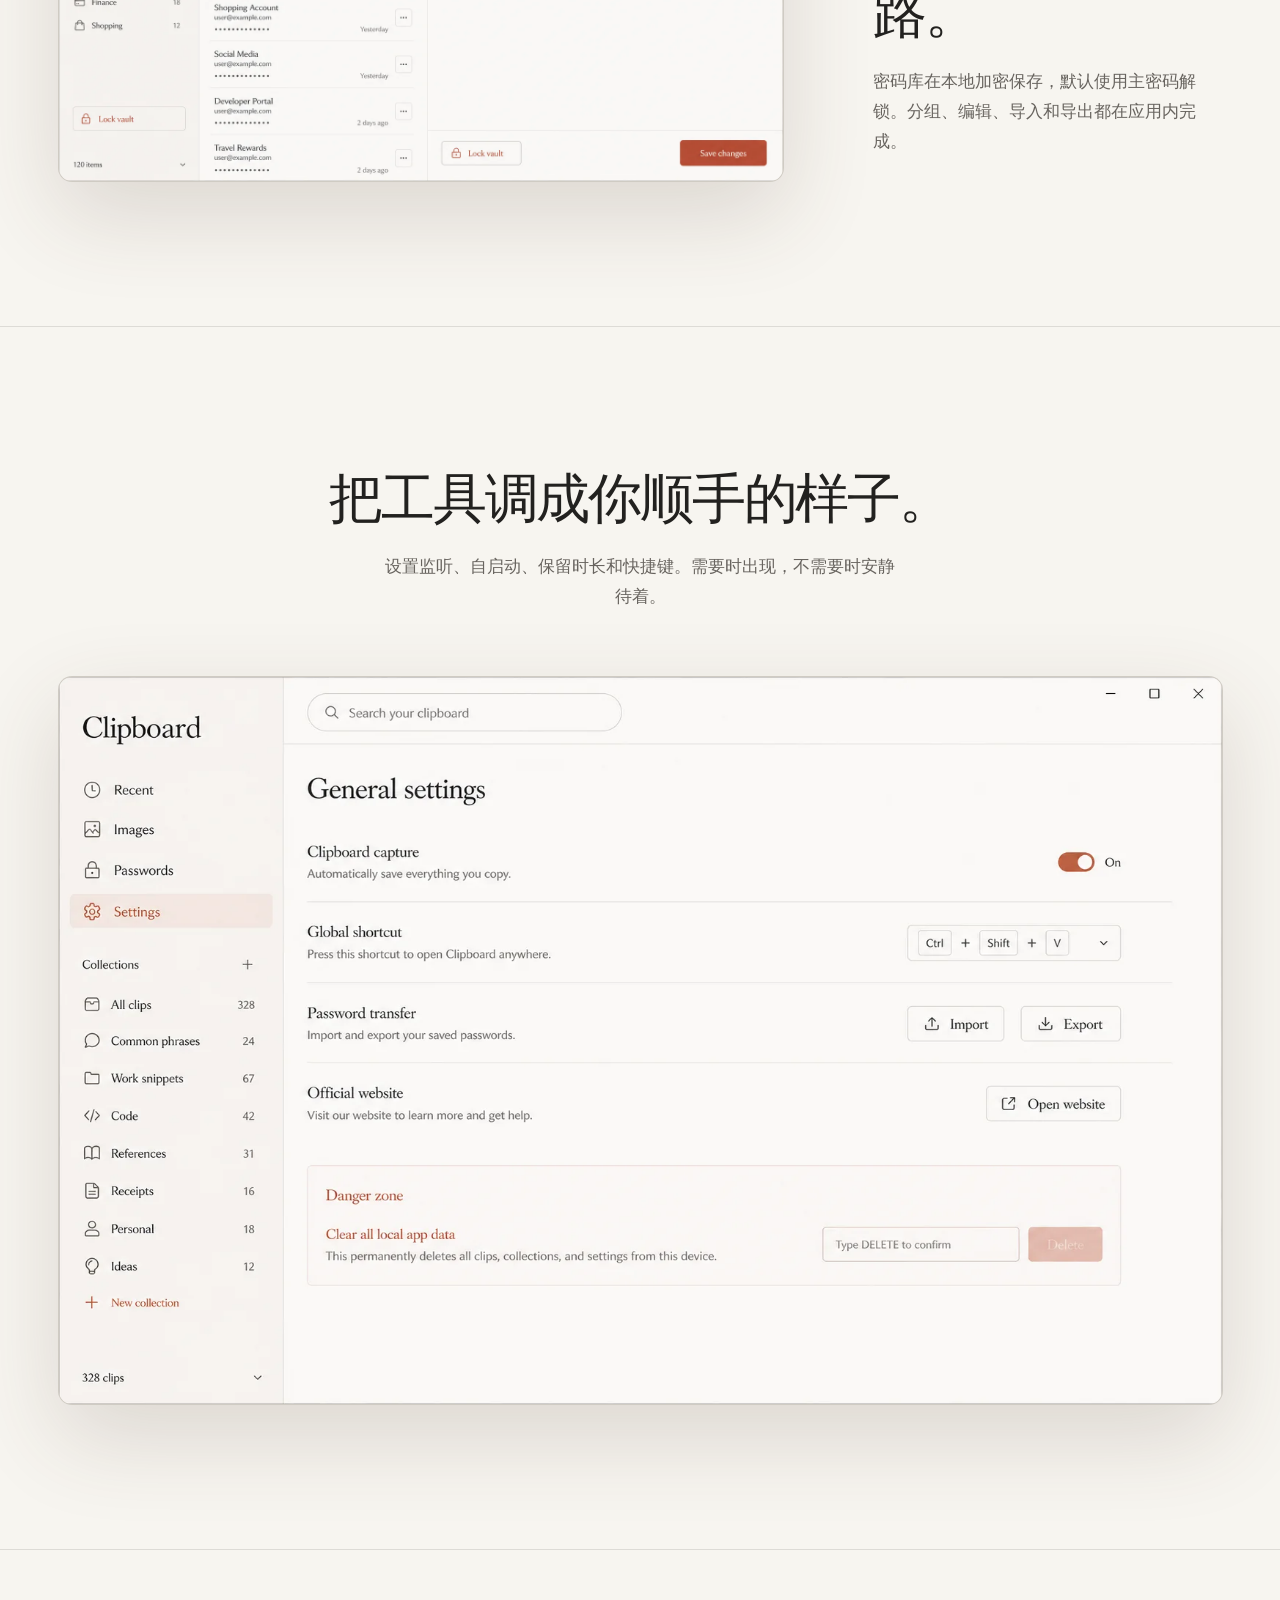
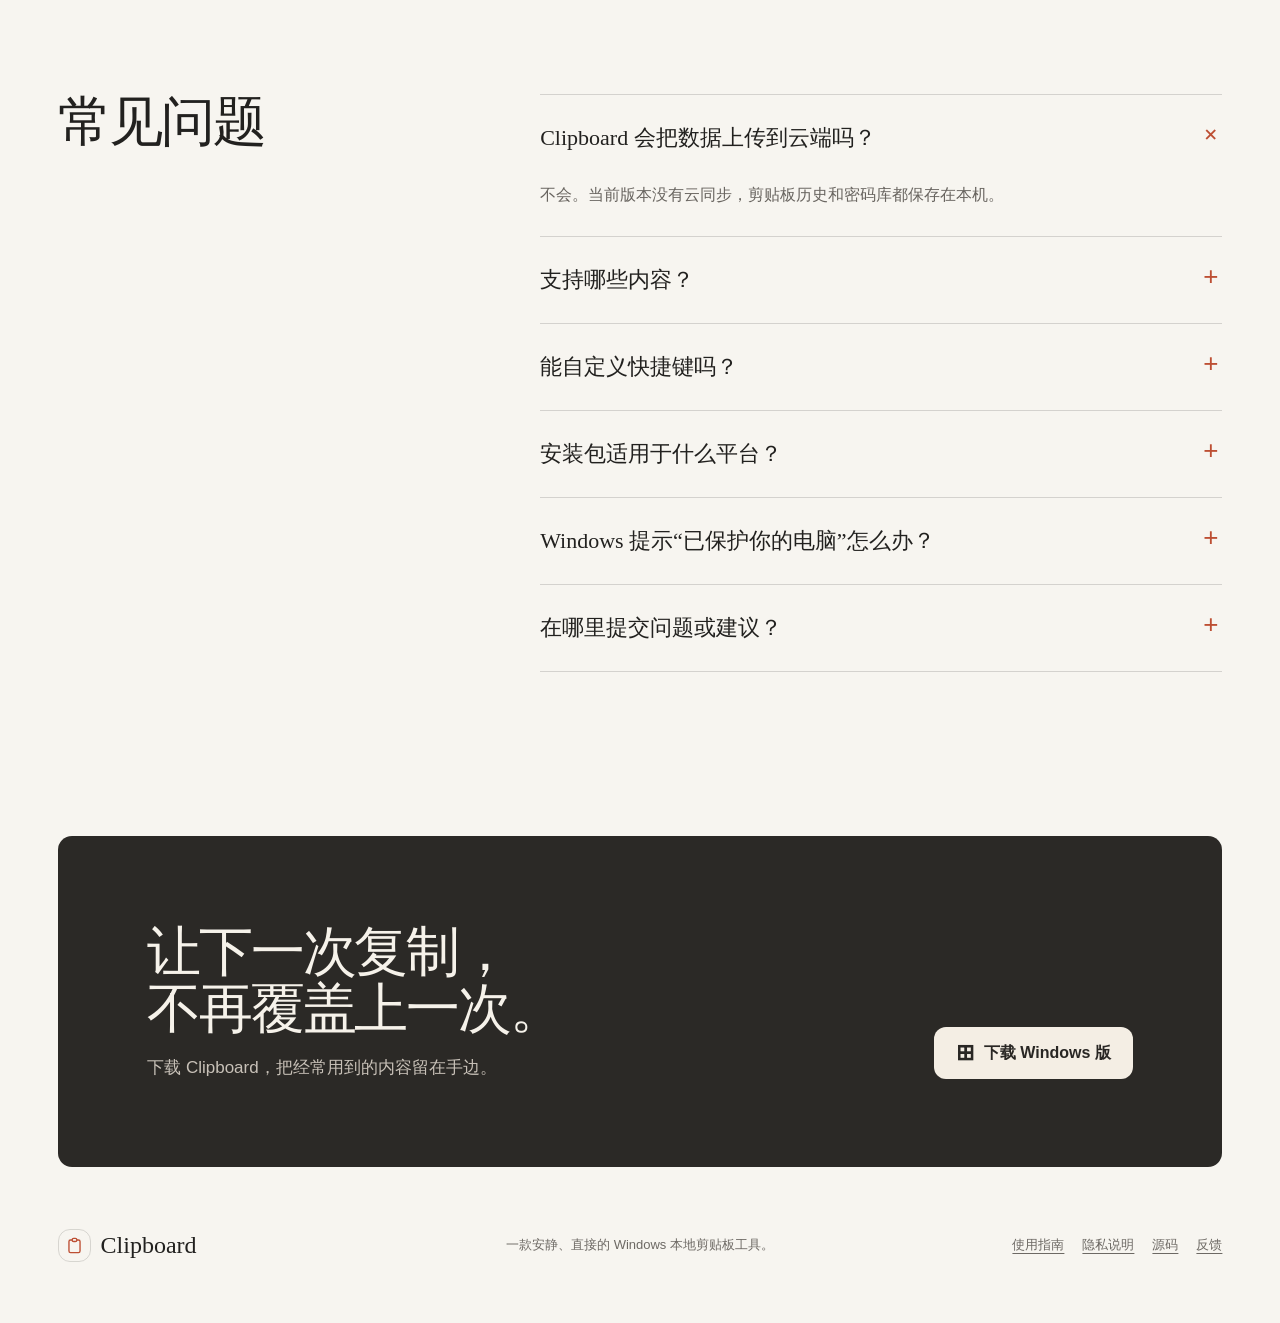
==== commit 472f1f70: "Explain SmartScreen on download page" ====
--- a/website/index.html
+++ b/website/index.html
@@ -4,11 +4,11 @@
     <meta charset="utf-8" />
     <link rel="icon" href="../favicon.png" />
     <meta name="viewport" content="width=device-width, initial-scale=1" />
-    <link href="../_app/immutable/entry/start.pGmD1Aoh.js" rel="modulepreload">
-		<link href="../_app/immutable/chunks/D8HNt7Wt.js" rel="modulepreload">
+    <link href="../_app/immutable/entry/start.BGO4OcQK.js" rel="modulepreload">
+		<link href="../_app/immutable/chunks/DS1d7Thc.js" rel="modulepreload">
 		<link href="../_app/immutable/chunks/CwHv5d5k.js" rel="modulepreload">
 		<link href="../_app/immutable/chunks/D98b7ar6.js" rel="modulepreload">
-		<link href="../_app/immutable/entry/app.D48PZJmY.js" rel="modulepreload">
+		<link href="../_app/immutable/entry/app.OMoAvLQw.js" rel="modulepreload">
 		<link href="../_app/immutable/chunks/B68Y2CXr.js" rel="modulepreload">
 		<link href="../_app/immutable/chunks/qH-yK5Me.js" rel="modulepreload">
 		<link href="../_app/immutable/chunks/CqnILXTI.js" rel="modulepreload">
@@ -20,7 +20,7 @@
 		<link href="../_app/immutable/chunks/DZKLQF_4.js" rel="modulepreload">
 		<link href="../_app/immutable/chunks/nvfEsSV-.js" rel="modulepreload">
 		<link href="../_app/immutable/nodes/2.CF-6Qy79.js" rel="modulepreload">
-		<link href="../_app/immutable/nodes/4.nYWvuhcp.js" rel="modulepreload">
+		<link href="../_app/immutable/nodes/4.BE_LajiL.js" rel="modulepreload">
 		<link href="../_app/immutable/chunks/Bm81uPL5.js" rel="modulepreload">
 		<link href="../_app/immutable/chunks/BqtCtH_i.js" rel="modulepreload">
 		<link href="../_app/immutable/chunks/CzI8mPie.js" rel="modulepreload">
@@ -29,19 +29,19 @@
 		<link href="../_app/immutable/assets/4.BrifucKy.css" rel="stylesheet">
   </head>
   <body data-sveltekit-preload-data="hover">
-    <div style="display: contents"><!--[--><!--[0--><!--[--><!--[0--><!--[--><!--[--><div class="site-shell svelte-8wy4ua"><header class="site-header svelte-8wy4ua"><a class="brand svelte-8wy4ua" href="#top" aria-label="Clipboard 首页"><span class="brand-mark svelte-8wy4ua"><svg xmlns="http://www.w3.org/2000/svg" width="19" height="19" viewBox="0 0 24 24" fill="none" stroke="currentColor" stroke-width="1.7" stroke-linecap="round" stroke-linejoin="round" class="tabler-icon tabler-icon-clipboard "><!--[--><!----><path d="M9 5h-2a2 2 0 0 0 -2 2v12a2 2 0 0 0 2 2h10a2 2 0 0 0 2 -2v-12a2 2 0 0 0 -2 -2h-2"><!----></path><!----><!----><path d="M9 5a2 2 0 0 1 2 -2h2a2 2 0 0 1 2 2a2 2 0 0 1 -2 2h-2a2 2 0 0 1 -2 -2"><!----></path><!----><!--]--><!--[--><!--[--><!--]--><!--]--></svg><!----></span> <span class="svelte-8wy4ua">Clipboard</span></a> <nav class="desktop-nav svelte-8wy4ua" aria-label="主要导航"><a href="#features" class="svelte-8wy4ua">功能</a> <a href="#privacy" class="svelte-8wy4ua">隐私</a> <a href="#faq" class="svelte-8wy4ua">常见问题</a></nav> <a class="header-download svelte-8wy4ua" href="https://github.com/hhrsc/clipboard/releases/download/v0.1.0/Clipboard_0.1.0_x64-setup.exe">下载 Windows 版 <svg xmlns="http://www.w3.org/2000/svg" width="17" height="17" viewBox="0 0 24 24" fill="none" stroke="currentColor" stroke-width="1.8" stroke-linecap="round" stroke-linejoin="round" class="tabler-icon tabler-icon-arrow-down "><!--[--><!----><path d="M12 5l0 14"><!----></path><!----><!----><path d="M18 13l-6 6"><!----></path><!----><!----><path d="M6 13l6 6"><!----></path><!----><!--]--><!--[--><!--[--><!--]--><!--]--></svg><!----></a> <button class="menu-button svelte-8wy4ua" type="button" aria-label="打开菜单" aria-expanded="false"><!--[-1--><svg xmlns="http://www.w3.org/2000/svg" width="21" height="21" viewBox="0 0 24 24" fill="none" stroke="currentColor" stroke-width="2" stroke-linecap="round" stroke-linejoin="round" class="tabler-icon tabler-icon-menu-2 "><!--[--><!----><path d="M4 6l16 0"><!----></path><!----><!----><path d="M4 12l16 0"><!----></path><!----><!----><path d="M4 18l16 0"><!----></path><!----><!--]--><!--[--><!--[--><!--]--><!--]--></svg><!--]--></button></header> <!--[-1--><!--]--> <main id="top" class="svelte-8wy4ua"><section class="hero svelte-8wy4ua"><div class="hero-copy svelte-8wy4ua" data-reveal=""><p class="eyebrow svelte-8wy4ua">专为 Windows 设计</p> <h1 class="svelte-8wy4ua">复制以后，<br class="svelte-8wy4ua"/>依然找得到。</h1> <p class="hero-lede svelte-8wy4ua">在本地保存文字、图片与密码，让常用内容不再消失在下一次复制之后。</p> <div class="hero-actions svelte-8wy4ua"><a class="primary-button svelte-8wy4ua" href="https://github.com/hhrsc/clipboard/releases/download/v0.1.0/Clipboard_0.1.0_x64-setup.exe"><span class="windows-symbol svelte-8wy4ua" aria-hidden="true">⊞</span> 下载 Windows 版</a> <a class="text-link svelte-8wy4ua" href="#features">看看它怎么工作 <svg xmlns="http://www.w3.org/2000/svg" width="18" height="18" viewBox="0 0 24 24" fill="none" stroke="currentColor" stroke-width="1.8" stroke-linecap="round" stroke-linejoin="round" class="tabler-icon tabler-icon-arrow-right "><!--[--><!----><path d="M5 12l14 0"><!----></path><!----><!----><path d="M13 18l6 -6"><!----></path><!----><!----><path d="M13 6l6 6"><!----></path><!----><!--]--><!--[--><!--[--><!--]--><!--]--></svg><!----></a></div></div> <figure class="hero-product svelte-8wy4ua" data-reveal=""><div class="hero-halo svelte-8wy4ua" aria-hidden="true"></div> <div class="interactive-media svelte-8wy4ua"><img src="/marketing/clipboard-recent.webp" alt="Clipboard 的文字历史和详情界面" width="1586" height="992" fetchpriority="high" class="svelte-8wy4ua"/></div></figure></section> <section class="fact-strip svelte-8wy4ua" aria-label="产品特点" data-reveal=""><div class="svelte-8wy4ua"><svg xmlns="http://www.w3.org/2000/svg" width="18" height="18" viewBox="0 0 24 24" fill="none" stroke="currentColor" stroke-width="1.8" stroke-linecap="round" stroke-linejoin="round" class="tabler-icon tabler-icon-check "><!--[--><!----><path d="M5 12l5 5l10 -10"><!----></path><!----><!--]--><!--[--><!--[--><!--]--><!--]--></svg><!----><span class="svelte-8wy4ua">本地保存</span></div> <div class="svelte-8wy4ua"><svg xmlns="http://www.w3.org/2000/svg" width="18" height="18" viewBox="0 0 24 24" fill="none" stroke="currentColor" stroke-width="1.8" stroke-linecap="round" stroke-linejoin="round" class="tabler-icon tabler-icon-keyboard "><!--[--><!----><path d="M2 8a2 2 0 0 1 2 -2h16a2 2 0 0 1 2 2v8a2 2 0 0 1 -2 2h-16a2 2 0 0 1 -2 -2l0 -8"><!----></path><!----><!----><path d="M6 10l0 .01"><!----></path><!----><!----><path d="M10 10l0 .01"><!----></path><!----><!----><path d="M14 10l0 .01"><!----></path><!----><!----><path d="M18 10l0 .01"><!----></path><!----><!----><path d="M6 14l0 .01"><!----></path><!----><!----><path d="M18 14l0 .01"><!----></path><!----><!----><path d="M10 14l4 .01"><!----></path><!----><!--]--><!--[--><!--[--><!--]--><!--]--></svg><!----><span class="svelte-8wy4ua">全局快捷键</span></div> <div class="svelte-8wy4ua"><svg xmlns="http://www.w3.org/2000/svg" width="18" height="18" viewBox="0 0 24 24" fill="none" stroke="currentColor" stroke-width="1.8" stroke-linecap="round" stroke-linejoin="round" class="tabler-icon tabler-icon-photo "><!--[--><!----><path d="M15 8h.01"><!----></path><!----><!----><path d="M3 6a3 3 0 0 1 3 -3h12a3 3 0 0 1 3 3v12a3 3 0 0 1 -3 3h-12a3 3 0 0 1 -3 -3v-12"><!----></path><!----><!----><path d="M3 16l5 -5c.928 -.893 2.072 -.893 3 0l5 5"><!----></path><!----><!----><path d="M14 14l1 -1c.928 -.893 2.072 -.893 3 0l3 3"><!----></path><!----><!--]--><!--[--><!--[--><!--]--><!--]--></svg><!----><span class="svelte-8wy4ua">图片历史</span></div> <div class="svelte-8wy4ua"><svg xmlns="http://www.w3.org/2000/svg" width="18" height="18" viewBox="0 0 24 24" fill="none" stroke="currentColor" stroke-width="1.8" stroke-linecap="round" stroke-linejoin="round" class="tabler-icon tabler-icon-shield-lock "><!--[--><!----><path d="M12 3a12 12 0 0 0 8.5 3a12 12 0 0 1 -8.5 15a12 12 0 0 1 -8.5 -15a12 12 0 0 0 8.5 -3"><!----></path><!----><!----><path d="M11 11a1 1 0 1 0 2 0a1 1 0 1 0 -2 0"><!----></path><!----><!----><path d="M12 12l0 2.5"><!----></path><!----><!--]--><!--[--><!--[--><!--]--><!--]--></svg><!----><span class="svelte-8wy4ua">加密密码库</span></div></section> <section class="trust-section svelte-8wy4ua" aria-labelledby="trust-heading"><div class="trust-copy svelte-8wy4ua" data-reveal=""><h2 id="trust-heading" class="svelte-8wy4ua">下载前，把该知道的写清楚。</h2> <p class="svelte-8wy4ua">安装包由 GitHub Releases 托管。版本、系统要求、源码与文件校验值都公开，不让你靠猜。</p> <div class="trust-links svelte-8wy4ua"><a href="https://github.com/hhrsc/clipboard/releases/tag/v0.1.0" target="_blank" rel="noreferrer" class="svelte-8wy4ua">查看版本说明 <svg xmlns="http://www.w3.org/2000/svg" width="17" height="17" viewBox="0 0 24 24" fill="none" stroke="currentColor" stroke-width="1.8" stroke-linecap="round" stroke-linejoin="round" class="tabler-icon tabler-icon-external-link "><!--[--><!----><path d="M12 6h-6a2 2 0 0 0 -2 2v10a2 2 0 0 0 2 2h10a2 2 0 0 0 2 -2v-6"><!----></path><!----><!----><path d="M11 13l9 -9"><!----></path><!----><!----><path d="M15 4h5v5"><!----></path><!----><!--]--><!--[--><!--[--><!--]--><!--]--></svg><!----></a> <a href="https://github.com/hhrsc/clipboard" target="_blank" rel="noreferrer" class="svelte-8wy4ua"><svg xmlns="http://www.w3.org/2000/svg" width="18" height="18" viewBox="0 0 24 24" fill="none" stroke="currentColor" stroke-width="1.8" stroke-linecap="round" stroke-linejoin="round" class="tabler-icon tabler-icon-brand-github "><!--[--><!----><path d="M9 19c-4.3 1.4 -4.3 -2.5 -6 -3m12 5v-3.5c0 -1 .1 -1.4 -.5 -2c2.8 -.3 5.5 -1.4 5.5 -6a4.6 4.6 0 0 0 -1.3 -3.2a4.2 4.2 0 0 0 -.1 -3.2s-1.1 -.3 -3.5 1.3a12.3 12.3 0 0 0 -6.2 0c-2.4 -1.6 -3.5 -1.3 -3.5 -1.3a4.2 4.2 0 0 0 -.1 3.2a4.6 4.6 0 0 0 -1.3 3.2c0 4.6 2.7 5.7 5.5 6c-.6 .6 -.6 1.2 -.5 2v3.5"><!----></path><!----><!--]--><!--[--><!--[--><!--]--><!--]--></svg><!----> 查看源码</a></div></div> <div class="trust-facts svelte-8wy4ua" data-reveal=""><div class="svelte-8wy4ua"><span class="svelte-8wy4ua">当前版本</span> <strong class="svelte-8wy4ua">0.1.0</strong></div> <div class="svelte-8wy4ua"><span class="svelte-8wy4ua">适用系统</span> <strong class="svelte-8wy4ua">64 位 Windows</strong></div> <div class="svelte-8wy4ua"><span class="svelte-8wy4ua">安装包大小</span> <strong class="svelte-8wy4ua">3.52 MB</strong></div> <div class="checksum-row svelte-8wy4ua"><span class="svelte-8wy4ua">SHA-256</span> <code title="C5BE35E575E698696C376DF46247D4A670D0C8880098F5F2EAD5B7F921B8AE4C" class="svelte-8wy4ua">C5BE35E575E698696C376DF46247D4A670D0C8880098F5F2EAD5B7F921B8AE4C</code> <button type="button" aria-live="polite" class="svelte-8wy4ua"><!--[-1--><svg xmlns="http://www.w3.org/2000/svg" width="17" height="17" viewBox="0 0 24 24" fill="none" stroke="currentColor" stroke-width="1.8" stroke-linecap="round" stroke-linejoin="round" class="tabler-icon tabler-icon-copy "><!--[--><!----><path d="M7 9.667a2.667 2.667 0 0 1 2.667 -2.667h8.666a2.667 2.667 0 0 1 2.667 2.667v8.666a2.667 2.667 0 0 1 -2.667 2.667h-8.666a2.667 2.667 0 0 1 -2.667 -2.667l0 -8.666"><!----></path><!----><!----><path d="M4.012 16.737a2.005 2.005 0 0 1 -1.012 -1.737v-10c0 -1.1 .9 -2 2 -2h10c.75 0 1.158 .385 1.5 1"><!----></path><!----><!--]--><!--[--><!--[--><!--]--><!--]--></svg><!----> 复制<!--]--></button></div></div></section> <section class="story-section svelte-8wy4ua" id="features"><div class="story-copy svelte-8wy4ua" data-reveal=""><h2 class="svelte-8wy4ua">不是多记一点，<br class="svelte-8wy4ua"/>是少找很多次。</h2> <p class="svelte-8wy4ua">搜索、置顶、分类和格式化复制放在同一个窗口里。打开它，找到它，继续手上的事。</p></div> <figure class="story-visual svelte-8wy4ua" data-reveal=""><div class="interactive-media svelte-8wy4ua"><img src="/marketing/paper-clip-editorial.webp" alt="层叠纸张与陶土色回形针组成的安静桌面画面" width="1536" height="1024" loading="lazy" class="svelte-8wy4ua"/></div></figure></section> <section class="format-section svelte-8wy4ua" aria-labelledby="format-heading"><div class="format-heading svelte-8wy4ua" data-reveal=""><p class="eyebrow svelte-8wy4ua">精确复制</p> <h2 id="format-heading" class="svelte-8wy4ua">只复制你真正需要的那一段。</h2> <p class="svelte-8wy4ua">在详情中自由选取文字，再复制为纯文本、Markdown、HTML，或去掉换行。内容和格式，都由你决定。</p> <div class="format-list svelte-8wy4ua" aria-label="支持的复制方式"><span class="svelte-8wy4ua">自由选取</span> <span class="svelte-8wy4ua">纯文本</span> <span class="svelte-8wy4ua">Markdown</span> <span class="svelte-8wy4ua">HTML</span> <span class="svelte-8wy4ua">单行文本</span></div></div> <figure class="format-shot svelte-8wy4ua" data-reveal=""><div class="interactive-media svelte-8wy4ua"><img src="/marketing/clipboard-recent.webp" alt="Clipboard 详情面板中的文字选择和多格式复制操作" width="1586" height="992" loading="lazy" class="svelte-8wy4ua"/></div></figure></section> <section class="feature-row feature-images svelte-8wy4ua"><div class="feature-copy svelte-8wy4ua" data-reveal=""><svg xmlns="http://www.w3.org/2000/svg" width="28" height="28" viewBox="0 0 24 24" fill="none" stroke="currentColor" stroke-width="1.5" stroke-linecap="round" stroke-linejoin="round" class="tabler-icon tabler-icon-photo "><!--[--><!----><path d="M15 8h.01"><!----></path><!----><!----><path d="M3 6a3 3 0 0 1 3 -3h12a3 3 0 0 1 3 3v12a3 3 0 0 1 -3 3h-12a3 3 0 0 1 -3 -3v-12"><!----></path><!----><!----><path d="M3 16l5 -5c.928 -.893 2.072 -.893 3 0l5 5"><!----></path><!----><!----><path d="M14 14l1 -1c.928 -.893 2.072 -.893 3 0l3 3"><!----></path><!----><!--]--><!--[--><!--[--><!--]--><!--]--></svg><!----> <h2 class="svelte-8wy4ua">图片，也有自己的历史。</h2> <p class="svelte-8wy4ua">浏览缩略图，按时间和分类筛选，再把需要的图片一键复制回去。</p></div> <figure class="app-shot wide-shot svelte-8wy4ua" data-reveal=""><div class="interactive-media svelte-8wy4ua"><img src="/marketing/clipboard-images.webp" alt="Clipboard 的图片历史、筛选和预览界面" width="1586" height="992" loading="lazy" class="svelte-8wy4ua"/></div></figure></section> <section class="feature-row feature-vault svelte-8wy4ua" id="privacy"><figure class="app-shot svelte-8wy4ua" data-reveal=""><div class="interactive-media svelte-8wy4ua"><img src="/marketing/clipboard-passwords.webp" alt="Clipboard 的本地加密密码库界面" width="1586" height="992" loading="lazy" class="svelte-8wy4ua"/></div></figure> <div class="feature-copy svelte-8wy4ua" data-reveal=""><svg xmlns="http://www.w3.org/2000/svg" width="28" height="28" viewBox="0 0 24 24" fill="none" stroke="currentColor" stroke-width="1.5" stroke-linecap="round" stroke-linejoin="round" class="tabler-icon tabler-icon-lock "><!--[--><!----><path d="M5 13a2 2 0 0 1 2 -2h10a2 2 0 0 1 2 2v6a2 2 0 0 1 -2 2h-10a2 2 0 0 1 -2 -2v-6"><!----></path><!----><!----><path d="M11 16a1 1 0 1 0 2 0a1 1 0 0 0 -2 0"><!----></path><!----><!----><path d="M8 11v-4a4 4 0 1 1 8 0v4"><!----></path><!----><!--]--><!--[--><!--[--><!--]--><!--]--></svg><!----> <h2 class="svelte-8wy4ua">密码留在本机，<br class="svelte-8wy4ua"/>不去云端绕路。</h2> <p class="svelte-8wy4ua">密码库在本地加密保存，默认使用主密码解锁。分组、编辑、导入和导出都在应用内完成。</p></div></section> <section class="control-section svelte-8wy4ua"><div class="control-heading svelte-8wy4ua" data-reveal=""><h2 class="svelte-8wy4ua">把工具调成你顺手的样子。</h2> <p class="svelte-8wy4ua">设置监听、自启动、保留时长和快捷键。需要时出现，不需要时安静待着。</p></div> <figure class="settings-shot svelte-8wy4ua" data-reveal=""><div class="interactive-media svelte-8wy4ua"><img src="/marketing/clipboard-settings.webp" alt="Clipboard 的常规设置与快捷键界面" width="1586" height="992" loading="lazy" class="svelte-8wy4ua"/></div></figure></section> <section class="faq-section svelte-8wy4ua" id="faq"><h2 data-reveal="" class="svelte-8wy4ua">常见问题</h2> <div class="faq-list svelte-8wy4ua" data-reveal=""><details open="" class="svelte-8wy4ua"><summary class="svelte-8wy4ua">Clipboard 会把数据上传到云端吗？</summary> <p class="svelte-8wy4ua">不会。当前版本没有云同步，剪贴板历史和密码库都保存在本机。</p></details> <details class="svelte-8wy4ua"><summary class="svelte-8wy4ua">支持哪些内容？</summary> <p class="svelte-8wy4ua">支持文字、富文本格式和图片历史，也提供独立的本地加密密码库。</p></details> <details class="svelte-8wy4ua"><summary class="svelte-8wy4ua">能自定义快捷键吗？</summary> <p class="svelte-8wy4ua">可以。你可以在设置中录制全局快捷键，具体可用组合受 Windows 注册规则约束。</p></details> <details class="svelte-8wy4ua"><summary class="svelte-8wy4ua">安装包适用于什么平台？</summary> <p class="svelte-8wy4ua">当前安装包面向 64 位 Windows 桌面系统。</p></details> <details class="svelte-8wy4ua"><summary class="svelte-8wy4ua">在哪里提交问题或建议？</summary> <p class="svelte-8wy4ua">可以前往 <a href="https://github.com/hhrsc/clipboard/issues/new/choose" target="_blank" rel="noreferrer" class="svelte-8wy4ua">GitHub Issues</a>，描述你的使用场景和期望结果。</p></details></div></section> <section class="final-cta svelte-8wy4ua" data-reveal=""><div class="svelte-8wy4ua"><h2 class="svelte-8wy4ua">让下一次复制，<br class="svelte-8wy4ua"/>不再覆盖上一次。</h2> <p class="svelte-8wy4ua">下载 Clipboard，把经常用到的内容留在手边。</p></div> <a class="primary-button light-button svelte-8wy4ua" href="https://github.com/hhrsc/clipboard/releases/download/v0.1.0/Clipboard_0.1.0_x64-setup.exe"><span class="windows-symbol svelte-8wy4ua" aria-hidden="true">⊞</span> 下载 Windows 版</a></section></main> <footer class="svelte-8wy4ua"><a class="brand footer-brand svelte-8wy4ua" href="#top" aria-label="返回顶部"><span class="brand-mark svelte-8wy4ua"><svg xmlns="http://www.w3.org/2000/svg" width="19" height="19" viewBox="0 0 24 24" fill="none" stroke="currentColor" stroke-width="1.7" stroke-linecap="round" stroke-linejoin="round" class="tabler-icon tabler-icon-clipboard "><!--[--><!----><path d="M9 5h-2a2 2 0 0 0 -2 2v12a2 2 0 0 0 2 2h10a2 2 0 0 0 2 -2v-12a2 2 0 0 0 -2 -2h-2"><!----></path><!----><!----><path d="M9 5a2 2 0 0 1 2 -2h2a2 2 0 0 1 2 2a2 2 0 0 1 -2 2h-2a2 2 0 0 1 -2 -2"><!----></path><!----><!--]--><!--[--><!--[--><!--]--><!--]--></svg><!----></span> <span class="svelte-8wy4ua">Clipboard</span></a> <p class="svelte-8wy4ua">一款安静、直接的 Windows 本地剪贴板工具。</p> <p class="footer-links svelte-8wy4ua"><a href="/website/guides/windows-clipboard-history/" class="svelte-8wy4ua">使用指南</a> <a href="/website/privacy-policy" class="svelte-8wy4ua">隐私说明</a> <a href="https://github.com/hhrsc/clipboard" target="_blank" rel="noreferrer" class="svelte-8wy4ua">源码</a> <a href="https://github.com/hhrsc/clipboard/issues/new/choose" target="_blank" rel="noreferrer" class="svelte-8wy4ua">反馈</a></p></footer></div><!--]--><!----><!--]--><!--]--><!----><!--]--><!--]--> <!--[-1--><!--]--><!--]-->
+    <div style="display: contents"><!--[--><!--[0--><!--[--><!--[0--><!--[--><!--[--><div class="site-shell svelte-8wy4ua"><header class="site-header svelte-8wy4ua"><a class="brand svelte-8wy4ua" href="#top" aria-label="Clipboard 首页"><span class="brand-mark svelte-8wy4ua"><svg xmlns="http://www.w3.org/2000/svg" width="19" height="19" viewBox="0 0 24 24" fill="none" stroke="currentColor" stroke-width="1.7" stroke-linecap="round" stroke-linejoin="round" class="tabler-icon tabler-icon-clipboard "><!--[--><!----><path d="M9 5h-2a2 2 0 0 0 -2 2v12a2 2 0 0 0 2 2h10a2 2 0 0 0 2 -2v-12a2 2 0 0 0 -2 -2h-2"><!----></path><!----><!----><path d="M9 5a2 2 0 0 1 2 -2h2a2 2 0 0 1 2 2a2 2 0 0 1 -2 2h-2a2 2 0 0 1 -2 -2"><!----></path><!----><!--]--><!--[--><!--[--><!--]--><!--]--></svg><!----></span> <span class="svelte-8wy4ua">Clipboard</span></a> <nav class="desktop-nav svelte-8wy4ua" aria-label="主要导航"><a href="#features" class="svelte-8wy4ua">功能</a> <a href="#privacy" class="svelte-8wy4ua">隐私</a> <a href="#faq" class="svelte-8wy4ua">常见问题</a></nav> <a class="header-download svelte-8wy4ua" href="https://github.com/hhrsc/clipboard/releases/download/v0.1.0/Clipboard_0.1.0_x64-setup.exe">下载 Windows 版 <svg xmlns="http://www.w3.org/2000/svg" width="17" height="17" viewBox="0 0 24 24" fill="none" stroke="currentColor" stroke-width="1.8" stroke-linecap="round" stroke-linejoin="round" class="tabler-icon tabler-icon-arrow-down "><!--[--><!----><path d="M12 5l0 14"><!----></path><!----><!----><path d="M18 13l-6 6"><!----></path><!----><!----><path d="M6 13l6 6"><!----></path><!----><!--]--><!--[--><!--[--><!--]--><!--]--></svg><!----></a> <button class="menu-button svelte-8wy4ua" type="button" aria-label="打开菜单" aria-expanded="false"><!--[-1--><svg xmlns="http://www.w3.org/2000/svg" width="21" height="21" viewBox="0 0 24 24" fill="none" stroke="currentColor" stroke-width="2" stroke-linecap="round" stroke-linejoin="round" class="tabler-icon tabler-icon-menu-2 "><!--[--><!----><path d="M4 6l16 0"><!----></path><!----><!----><path d="M4 12l16 0"><!----></path><!----><!----><path d="M4 18l16 0"><!----></path><!----><!--]--><!--[--><!--[--><!--]--><!--]--></svg><!--]--></button></header> <!--[-1--><!--]--> <main id="top" class="svelte-8wy4ua"><section class="hero svelte-8wy4ua"><div class="hero-copy svelte-8wy4ua" data-reveal=""><p class="eyebrow svelte-8wy4ua">专为 Windows 设计</p> <h1 class="svelte-8wy4ua">复制以后，<br class="svelte-8wy4ua"/>依然找得到。</h1> <p class="hero-lede svelte-8wy4ua">在本地保存文字、图片与密码，让常用内容不再消失在下一次复制之后。</p> <div class="hero-actions svelte-8wy4ua"><a class="primary-button svelte-8wy4ua" href="https://github.com/hhrsc/clipboard/releases/download/v0.1.0/Clipboard_0.1.0_x64-setup.exe"><span class="windows-symbol svelte-8wy4ua" aria-hidden="true">⊞</span> 下载 Windows 版</a> <a class="text-link svelte-8wy4ua" href="#features">看看它怎么工作 <svg xmlns="http://www.w3.org/2000/svg" width="18" height="18" viewBox="0 0 24 24" fill="none" stroke="currentColor" stroke-width="1.8" stroke-linecap="round" stroke-linejoin="round" class="tabler-icon tabler-icon-arrow-right "><!--[--><!----><path d="M5 12l14 0"><!----></path><!----><!----><path d="M13 18l6 -6"><!----></path><!----><!----><path d="M13 6l6 6"><!----></path><!----><!--]--><!--[--><!--[--><!--]--><!--]--></svg><!----></a></div></div> <figure class="hero-product svelte-8wy4ua" data-reveal=""><div class="hero-halo svelte-8wy4ua" aria-hidden="true"></div> <div class="interactive-media svelte-8wy4ua"><img src="/marketing/clipboard-recent.webp" alt="Clipboard 的文字历史和详情界面" width="1586" height="992" fetchpriority="high" class="svelte-8wy4ua"/></div></figure></section> <section class="fact-strip svelte-8wy4ua" aria-label="产品特点" data-reveal=""><div class="svelte-8wy4ua"><svg xmlns="http://www.w3.org/2000/svg" width="18" height="18" viewBox="0 0 24 24" fill="none" stroke="currentColor" stroke-width="1.8" stroke-linecap="round" stroke-linejoin="round" class="tabler-icon tabler-icon-check "><!--[--><!----><path d="M5 12l5 5l10 -10"><!----></path><!----><!--]--><!--[--><!--[--><!--]--><!--]--></svg><!----><span class="svelte-8wy4ua">本地保存</span></div> <div class="svelte-8wy4ua"><svg xmlns="http://www.w3.org/2000/svg" width="18" height="18" viewBox="0 0 24 24" fill="none" stroke="currentColor" stroke-width="1.8" stroke-linecap="round" stroke-linejoin="round" class="tabler-icon tabler-icon-keyboard "><!--[--><!----><path d="M2 8a2 2 0 0 1 2 -2h16a2 2 0 0 1 2 2v8a2 2 0 0 1 -2 2h-16a2 2 0 0 1 -2 -2l0 -8"><!----></path><!----><!----><path d="M6 10l0 .01"><!----></path><!----><!----><path d="M10 10l0 .01"><!----></path><!----><!----><path d="M14 10l0 .01"><!----></path><!----><!----><path d="M18 10l0 .01"><!----></path><!----><!----><path d="M6 14l0 .01"><!----></path><!----><!----><path d="M18 14l0 .01"><!----></path><!----><!----><path d="M10 14l4 .01"><!----></path><!----><!--]--><!--[--><!--[--><!--]--><!--]--></svg><!----><span class="svelte-8wy4ua">全局快捷键</span></div> <div class="svelte-8wy4ua"><svg xmlns="http://www.w3.org/2000/svg" width="18" height="18" viewBox="0 0 24 24" fill="none" stroke="currentColor" stroke-width="1.8" stroke-linecap="round" stroke-linejoin="round" class="tabler-icon tabler-icon-photo "><!--[--><!----><path d="M15 8h.01"><!----></path><!----><!----><path d="M3 6a3 3 0 0 1 3 -3h12a3 3 0 0 1 3 3v12a3 3 0 0 1 -3 3h-12a3 3 0 0 1 -3 -3v-12"><!----></path><!----><!----><path d="M3 16l5 -5c.928 -.893 2.072 -.893 3 0l5 5"><!----></path><!----><!----><path d="M14 14l1 -1c.928 -.893 2.072 -.893 3 0l3 3"><!----></path><!----><!--]--><!--[--><!--[--><!--]--><!--]--></svg><!----><span class="svelte-8wy4ua">图片历史</span></div> <div class="svelte-8wy4ua"><svg xmlns="http://www.w3.org/2000/svg" width="18" height="18" viewBox="0 0 24 24" fill="none" stroke="currentColor" stroke-width="1.8" stroke-linecap="round" stroke-linejoin="round" class="tabler-icon tabler-icon-shield-lock "><!--[--><!----><path d="M12 3a12 12 0 0 0 8.5 3a12 12 0 0 1 -8.5 15a12 12 0 0 1 -8.5 -15a12 12 0 0 0 8.5 -3"><!----></path><!----><!----><path d="M11 11a1 1 0 1 0 2 0a1 1 0 1 0 -2 0"><!----></path><!----><!----><path d="M12 12l0 2.5"><!----></path><!----><!--]--><!--[--><!--[--><!--]--><!--]--></svg><!----><span class="svelte-8wy4ua">加密密码库</span></div></section> <section class="trust-section svelte-8wy4ua" aria-labelledby="trust-heading"><div class="trust-copy svelte-8wy4ua" data-reveal=""><h2 id="trust-heading" class="svelte-8wy4ua">下载前，把该知道的写清楚。</h2> <p class="svelte-8wy4ua">安装包由 GitHub Releases 托管。版本、系统要求、源码与文件校验值都公开，不让你靠猜。</p> <div class="trust-links svelte-8wy4ua"><a href="https://github.com/hhrsc/clipboard/releases/tag/v0.1.0" target="_blank" rel="noreferrer" class="svelte-8wy4ua">查看版本说明 <svg xmlns="http://www.w3.org/2000/svg" width="17" height="17" viewBox="0 0 24 24" fill="none" stroke="currentColor" stroke-width="1.8" stroke-linecap="round" stroke-linejoin="round" class="tabler-icon tabler-icon-external-link "><!--[--><!----><path d="M12 6h-6a2 2 0 0 0 -2 2v10a2 2 0 0 0 2 2h10a2 2 0 0 0 2 -2v-6"><!----></path><!----><!----><path d="M11 13l9 -9"><!----></path><!----><!----><path d="M15 4h5v5"><!----></path><!----><!--]--><!--[--><!--[--><!--]--><!--]--></svg><!----></a> <a href="https://github.com/hhrsc/clipboard" target="_blank" rel="noreferrer" class="svelte-8wy4ua"><svg xmlns="http://www.w3.org/2000/svg" width="18" height="18" viewBox="0 0 24 24" fill="none" stroke="currentColor" stroke-width="1.8" stroke-linecap="round" stroke-linejoin="round" class="tabler-icon tabler-icon-brand-github "><!--[--><!----><path d="M9 19c-4.3 1.4 -4.3 -2.5 -6 -3m12 5v-3.5c0 -1 .1 -1.4 -.5 -2c2.8 -.3 5.5 -1.4 5.5 -6a4.6 4.6 0 0 0 -1.3 -3.2a4.2 4.2 0 0 0 -.1 -3.2s-1.1 -.3 -3.5 1.3a12.3 12.3 0 0 0 -6.2 0c-2.4 -1.6 -3.5 -1.3 -3.5 -1.3a4.2 4.2 0 0 0 -.1 3.2a4.6 4.6 0 0 0 -1.3 3.2c0 4.6 2.7 5.7 5.5 6c-.6 .6 -.6 1.2 -.5 2v3.5"><!----></path><!----><!--]--><!--[--><!--[--><!--]--><!--]--></svg><!----> 查看源码</a></div></div> <div class="trust-facts svelte-8wy4ua" data-reveal=""><div class="svelte-8wy4ua"><span class="svelte-8wy4ua">当前版本</span> <strong class="svelte-8wy4ua">0.1.0</strong></div> <div class="svelte-8wy4ua"><span class="svelte-8wy4ua">适用系统</span> <strong class="svelte-8wy4ua">64 位 Windows</strong></div> <div class="svelte-8wy4ua"><span class="svelte-8wy4ua">安装包大小</span> <strong class="svelte-8wy4ua">3.52 MB</strong></div> <div class="checksum-row svelte-8wy4ua"><span class="svelte-8wy4ua">SHA-256</span> <code title="C5BE35E575E698696C376DF46247D4A670D0C8880098F5F2EAD5B7F921B8AE4C" class="svelte-8wy4ua">C5BE35E575E698696C376DF46247D4A670D0C8880098F5F2EAD5B7F921B8AE4C</code> <button type="button" aria-live="polite" class="svelte-8wy4ua"><!--[-1--><svg xmlns="http://www.w3.org/2000/svg" width="17" height="17" viewBox="0 0 24 24" fill="none" stroke="currentColor" stroke-width="1.8" stroke-linecap="round" stroke-linejoin="round" class="tabler-icon tabler-icon-copy "><!--[--><!----><path d="M7 9.667a2.667 2.667 0 0 1 2.667 -2.667h8.666a2.667 2.667 0 0 1 2.667 2.667v8.666a2.667 2.667 0 0 1 -2.667 2.667h-8.666a2.667 2.667 0 0 1 -2.667 -2.667l0 -8.666"><!----></path><!----><!----><path d="M4.012 16.737a2.005 2.005 0 0 1 -1.012 -1.737v-10c0 -1.1 .9 -2 2 -2h10c.75 0 1.158 .385 1.5 1"><!----></path><!----><!--]--><!--[--><!--[--><!--]--><!--]--></svg><!----> 复制<!--]--></button></div></div></section> <section class="story-section svelte-8wy4ua" id="features"><div class="story-copy svelte-8wy4ua" data-reveal=""><h2 class="svelte-8wy4ua">不是多记一点，<br class="svelte-8wy4ua"/>是少找很多次。</h2> <p class="svelte-8wy4ua">搜索、置顶、分类和格式化复制放在同一个窗口里。打开它，找到它，继续手上的事。</p></div> <figure class="story-visual svelte-8wy4ua" data-reveal=""><div class="interactive-media svelte-8wy4ua"><img src="/marketing/paper-clip-editorial.webp" alt="层叠纸张与陶土色回形针组成的安静桌面画面" width="1536" height="1024" loading="lazy" class="svelte-8wy4ua"/></div></figure></section> <section class="format-section svelte-8wy4ua" aria-labelledby="format-heading"><div class="format-heading svelte-8wy4ua" data-reveal=""><p class="eyebrow svelte-8wy4ua">精确复制</p> <h2 id="format-heading" class="svelte-8wy4ua">只复制你真正需要的那一段。</h2> <p class="svelte-8wy4ua">在详情中自由选取文字，再复制为纯文本、Markdown、HTML，或去掉换行。内容和格式，都由你决定。</p> <div class="format-list svelte-8wy4ua" aria-label="支持的复制方式"><span class="svelte-8wy4ua">自由选取</span> <span class="svelte-8wy4ua">纯文本</span> <span class="svelte-8wy4ua">Markdown</span> <span class="svelte-8wy4ua">HTML</span> <span class="svelte-8wy4ua">单行文本</span></div></div> <figure class="format-shot svelte-8wy4ua" data-reveal=""><div class="interactive-media svelte-8wy4ua"><img src="/marketing/clipboard-recent.webp" alt="Clipboard 详情面板中的文字选择和多格式复制操作" width="1586" height="992" loading="lazy" class="svelte-8wy4ua"/></div></figure></section> <section class="feature-row feature-images svelte-8wy4ua"><div class="feature-copy svelte-8wy4ua" data-reveal=""><svg xmlns="http://www.w3.org/2000/svg" width="28" height="28" viewBox="0 0 24 24" fill="none" stroke="currentColor" stroke-width="1.5" stroke-linecap="round" stroke-linejoin="round" class="tabler-icon tabler-icon-photo "><!--[--><!----><path d="M15 8h.01"><!----></path><!----><!----><path d="M3 6a3 3 0 0 1 3 -3h12a3 3 0 0 1 3 3v12a3 3 0 0 1 -3 3h-12a3 3 0 0 1 -3 -3v-12"><!----></path><!----><!----><path d="M3 16l5 -5c.928 -.893 2.072 -.893 3 0l5 5"><!----></path><!----><!----><path d="M14 14l1 -1c.928 -.893 2.072 -.893 3 0l3 3"><!----></path><!----><!--]--><!--[--><!--[--><!--]--><!--]--></svg><!----> <h2 class="svelte-8wy4ua">图片，也有自己的历史。</h2> <p class="svelte-8wy4ua">浏览缩略图，按时间和分类筛选，再把需要的图片一键复制回去。</p></div> <figure class="app-shot wide-shot svelte-8wy4ua" data-reveal=""><div class="interactive-media svelte-8wy4ua"><img src="/marketing/clipboard-images.webp" alt="Clipboard 的图片历史、筛选和预览界面" width="1586" height="992" loading="lazy" class="svelte-8wy4ua"/></div></figure></section> <section class="feature-row feature-vault svelte-8wy4ua" id="privacy"><figure class="app-shot svelte-8wy4ua" data-reveal=""><div class="interactive-media svelte-8wy4ua"><img src="/marketing/clipboard-passwords.webp" alt="Clipboard 的本地加密密码库界面" width="1586" height="992" loading="lazy" class="svelte-8wy4ua"/></div></figure> <div class="feature-copy svelte-8wy4ua" data-reveal=""><svg xmlns="http://www.w3.org/2000/svg" width="28" height="28" viewBox="0 0 24 24" fill="none" stroke="currentColor" stroke-width="1.5" stroke-linecap="round" stroke-linejoin="round" class="tabler-icon tabler-icon-lock "><!--[--><!----><path d="M5 13a2 2 0 0 1 2 -2h10a2 2 0 0 1 2 2v6a2 2 0 0 1 -2 2h-10a2 2 0 0 1 -2 -2v-6"><!----></path><!----><!----><path d="M11 16a1 1 0 1 0 2 0a1 1 0 0 0 -2 0"><!----></path><!----><!----><path d="M8 11v-4a4 4 0 1 1 8 0v4"><!----></path><!----><!--]--><!--[--><!--[--><!--]--><!--]--></svg><!----> <h2 class="svelte-8wy4ua">密码留在本机，<br class="svelte-8wy4ua"/>不去云端绕路。</h2> <p class="svelte-8wy4ua">密码库在本地加密保存，默认使用主密码解锁。分组、编辑、导入和导出都在应用内完成。</p></div></section> <section class="control-section svelte-8wy4ua"><div class="control-heading svelte-8wy4ua" data-reveal=""><h2 class="svelte-8wy4ua">把工具调成你顺手的样子。</h2> <p class="svelte-8wy4ua">设置监听、自启动、保留时长和快捷键。需要时出现，不需要时安静待着。</p></div> <figure class="settings-shot svelte-8wy4ua" data-reveal=""><div class="interactive-media svelte-8wy4ua"><img src="/marketing/clipboard-settings.webp" alt="Clipboard 的常规设置与快捷键界面" width="1586" height="992" loading="lazy" class="svelte-8wy4ua"/></div></figure></section> <section class="faq-section svelte-8wy4ua" id="faq"><h2 data-reveal="" class="svelte-8wy4ua">常见问题</h2> <div class="faq-list svelte-8wy4ua" data-reveal=""><details open="" class="svelte-8wy4ua"><summary class="svelte-8wy4ua">Clipboard 会把数据上传到云端吗？</summary> <p class="svelte-8wy4ua">不会。当前版本没有云同步，剪贴板历史和密码库都保存在本机。</p></details> <details class="svelte-8wy4ua"><summary class="svelte-8wy4ua">支持哪些内容？</summary> <p class="svelte-8wy4ua">支持文字、富文本格式和图片历史，也提供独立的本地加密密码库。</p></details> <details class="svelte-8wy4ua"><summary class="svelte-8wy4ua">能自定义快捷键吗？</summary> <p class="svelte-8wy4ua">可以。你可以在设置中录制全局快捷键，具体可用组合受 Windows 注册规则约束。</p></details> <details class="svelte-8wy4ua"><summary class="svelte-8wy4ua">安装包适用于什么平台？</summary> <p class="svelte-8wy4ua">当前安装包面向 64 位 Windows 桌面系统。</p></details> <details class="svelte-8wy4ua"><summary class="svelte-8wy4ua">Windows 提示“已保护你的电脑”怎么办？</summary> <p class="svelte-8wy4ua">当前安装包尚未进行代码签名，新应用可能触发 SmartScreen。请只从官网或 GitHub Releases 下载，并核对本页 SHA-256；如无法确认来源，请不要运行。</p></details> <details class="svelte-8wy4ua"><summary class="svelte-8wy4ua">在哪里提交问题或建议？</summary> <p class="svelte-8wy4ua">可以前往 <a href="https://github.com/hhrsc/clipboard/issues/new/choose" target="_blank" rel="noreferrer" class="svelte-8wy4ua">GitHub Issues</a>，描述你的使用场景和期望结果。</p></details></div></section> <section class="final-cta svelte-8wy4ua" data-reveal=""><div class="svelte-8wy4ua"><h2 class="svelte-8wy4ua">让下一次复制，<br class="svelte-8wy4ua"/>不再覆盖上一次。</h2> <p class="svelte-8wy4ua">下载 Clipboard，把经常用到的内容留在手边。</p></div> <a class="primary-button light-button svelte-8wy4ua" href="https://github.com/hhrsc/clipboard/releases/download/v0.1.0/Clipboard_0.1.0_x64-setup.exe"><span class="windows-symbol svelte-8wy4ua" aria-hidden="true">⊞</span> 下载 Windows 版</a></section></main> <footer class="svelte-8wy4ua"><a class="brand footer-brand svelte-8wy4ua" href="#top" aria-label="返回顶部"><span class="brand-mark svelte-8wy4ua"><svg xmlns="http://www.w3.org/2000/svg" width="19" height="19" viewBox="0 0 24 24" fill="none" stroke="currentColor" stroke-width="1.7" stroke-linecap="round" stroke-linejoin="round" class="tabler-icon tabler-icon-clipboard "><!--[--><!----><path d="M9 5h-2a2 2 0 0 0 -2 2v12a2 2 0 0 0 2 2h10a2 2 0 0 0 2 -2v-12a2 2 0 0 0 -2 -2h-2"><!----></path><!----><!----><path d="M9 5a2 2 0 0 1 2 -2h2a2 2 0 0 1 2 2a2 2 0 0 1 -2 2h-2a2 2 0 0 1 -2 -2"><!----></path><!----><!--]--><!--[--><!--[--><!--]--><!--]--></svg><!----></span> <span class="svelte-8wy4ua">Clipboard</span></a> <p class="svelte-8wy4ua">一款安静、直接的 Windows 本地剪贴板工具。</p> <p class="footer-links svelte-8wy4ua"><a href="/website/guides/windows-clipboard-history/" class="svelte-8wy4ua">使用指南</a> <a href="/website/privacy-policy" class="svelte-8wy4ua">隐私说明</a> <a href="https://github.com/hhrsc/clipboard" target="_blank" rel="noreferrer" class="svelte-8wy4ua">源码</a> <a href="https://github.com/hhrsc/clipboard/issues/new/choose" target="_blank" rel="noreferrer" class="svelte-8wy4ua">反馈</a></p></footer></div><!--]--><!----><!--]--><!--]--><!----><!--]--><!--]--> <!--[-1--><!--]--><!--]-->
 			
 			<script>
 				{
-					__sveltekit_o7xh8z = {
+					__sveltekit_1f1f8ag = {
 						base: new URL("..", location).pathname.slice(0, -1)
 					};
 
 					const element = document.currentScript.parentElement;
 
 					Promise.all([
-						import("../_app/immutable/entry/start.pGmD1Aoh.js"),
-						import("../_app/immutable/entry/app.D48PZJmY.js")
+						import("../_app/immutable/entry/start.BGO4OcQK.js"),
+						import("../_app/immutable/entry/app.OMoAvLQw.js")
 					]).then(([kit, app]) => {
 						kit.start(app, element, {
 							node_ids: [0, 2, 4],
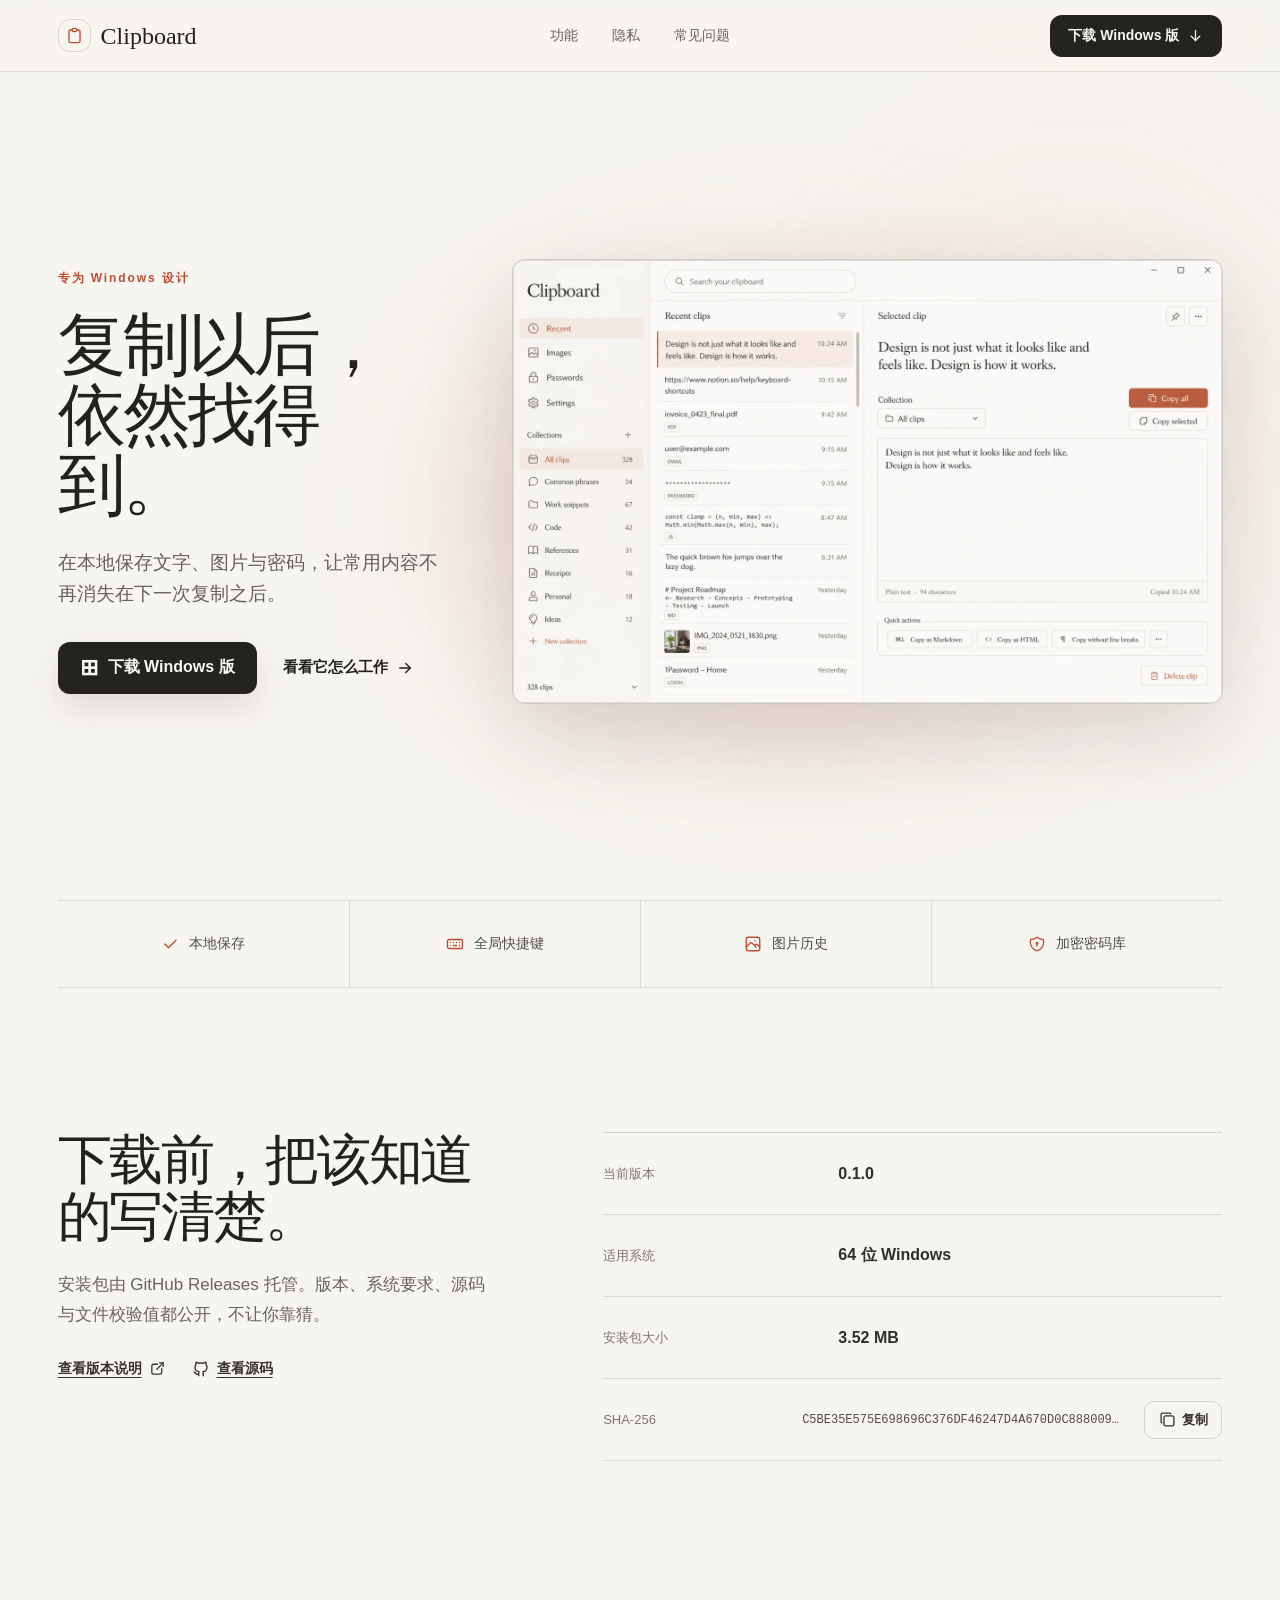
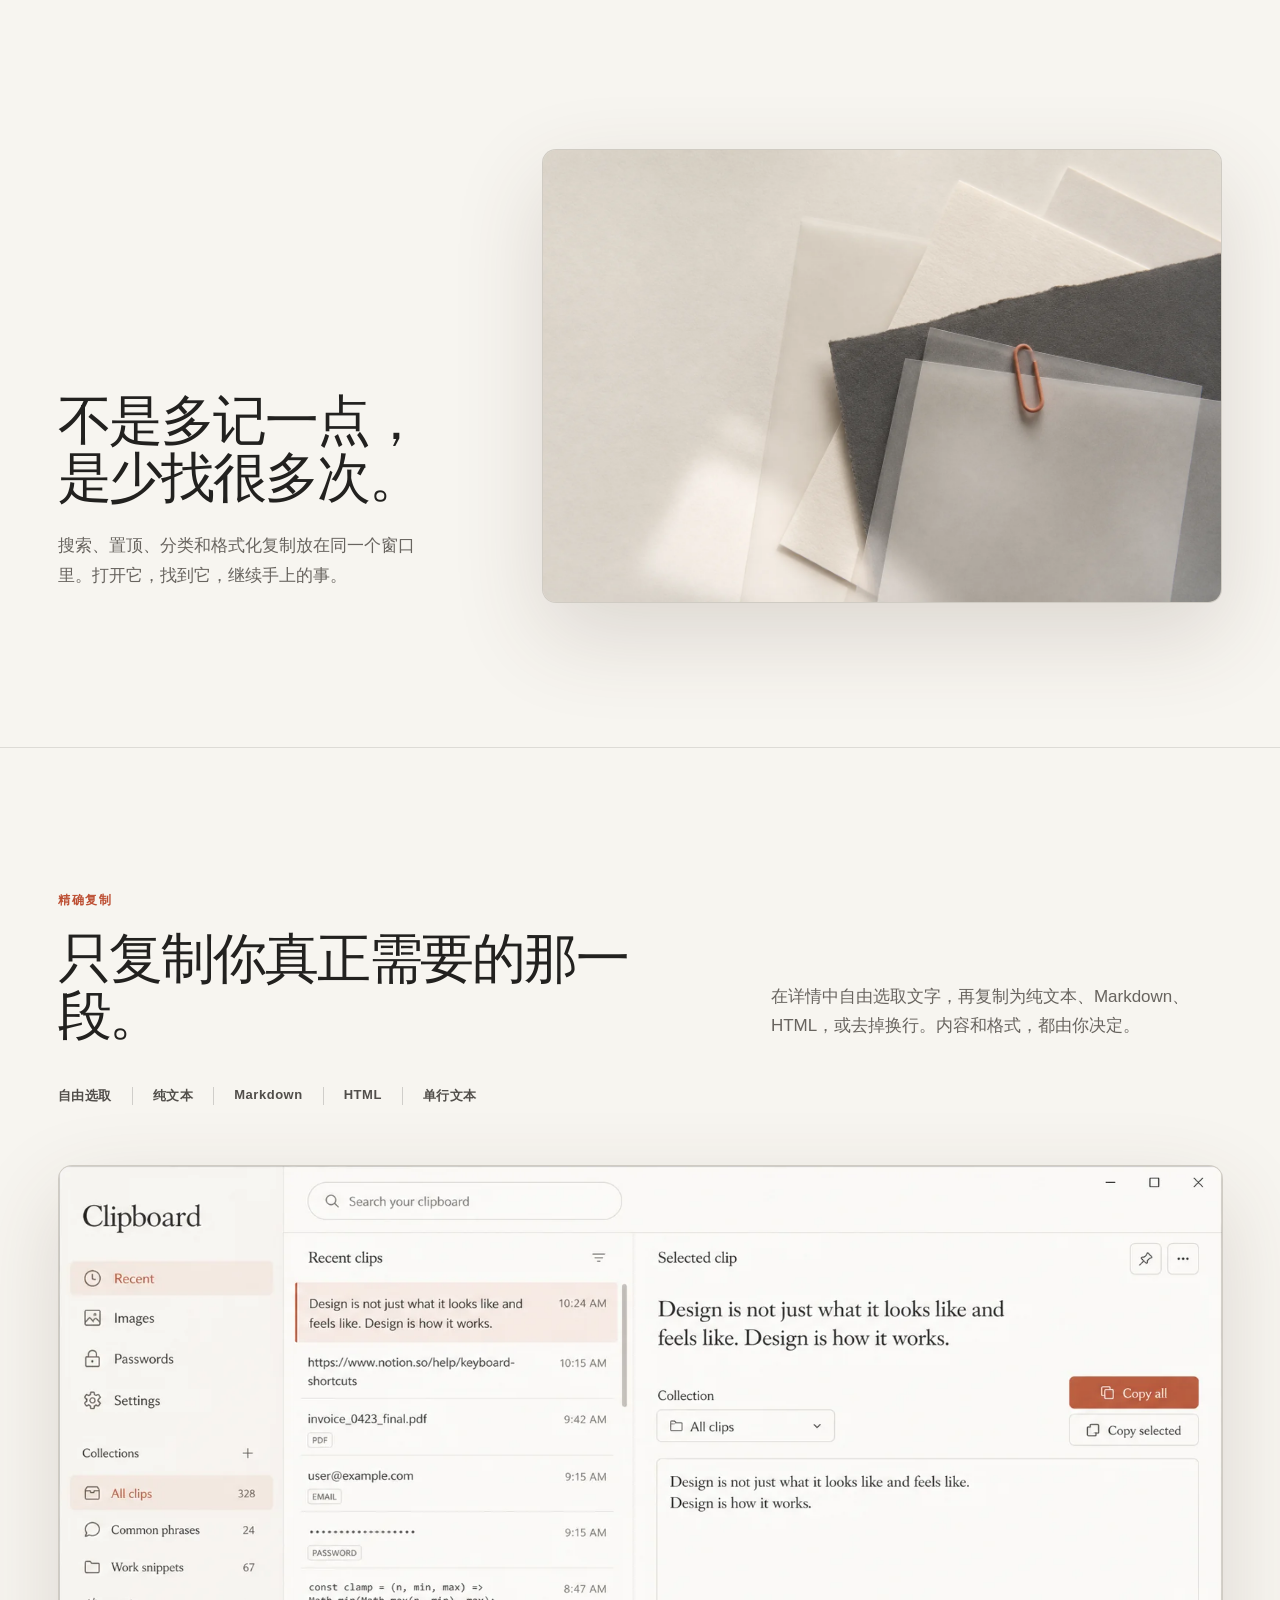
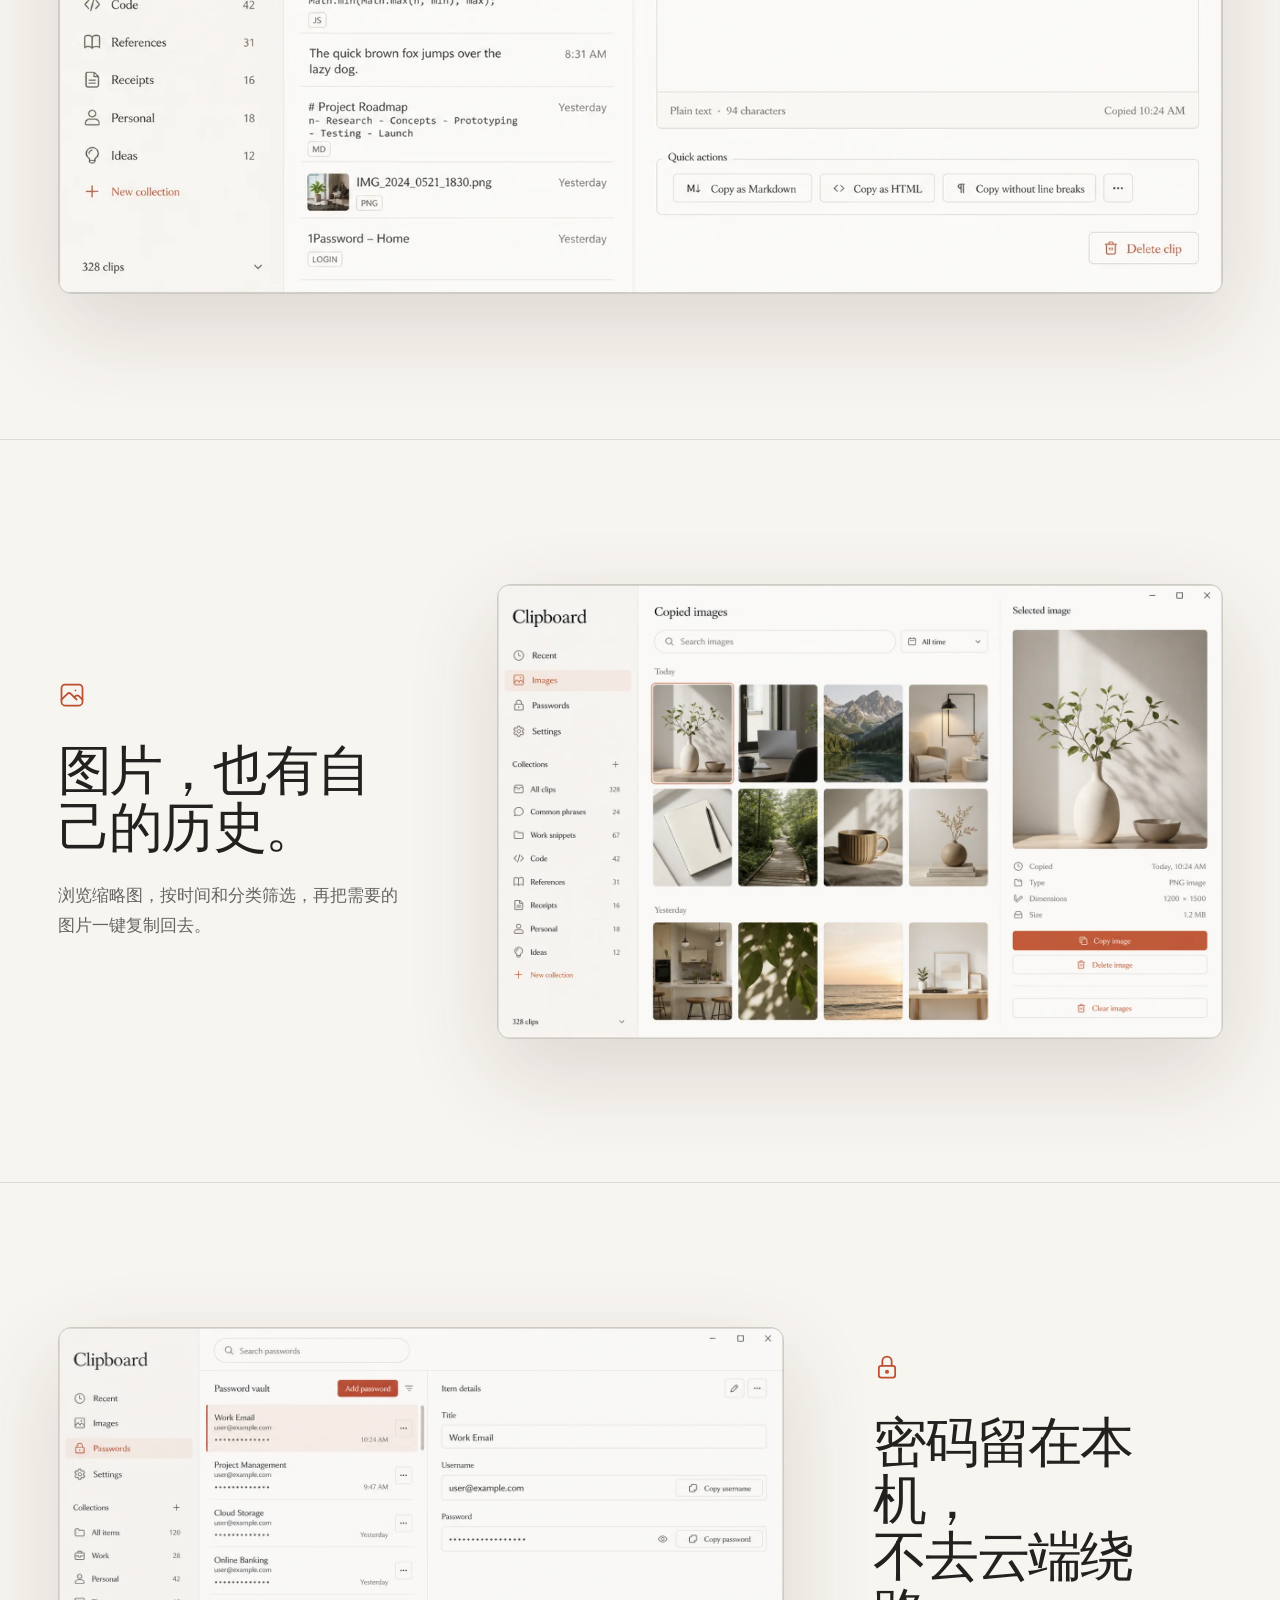
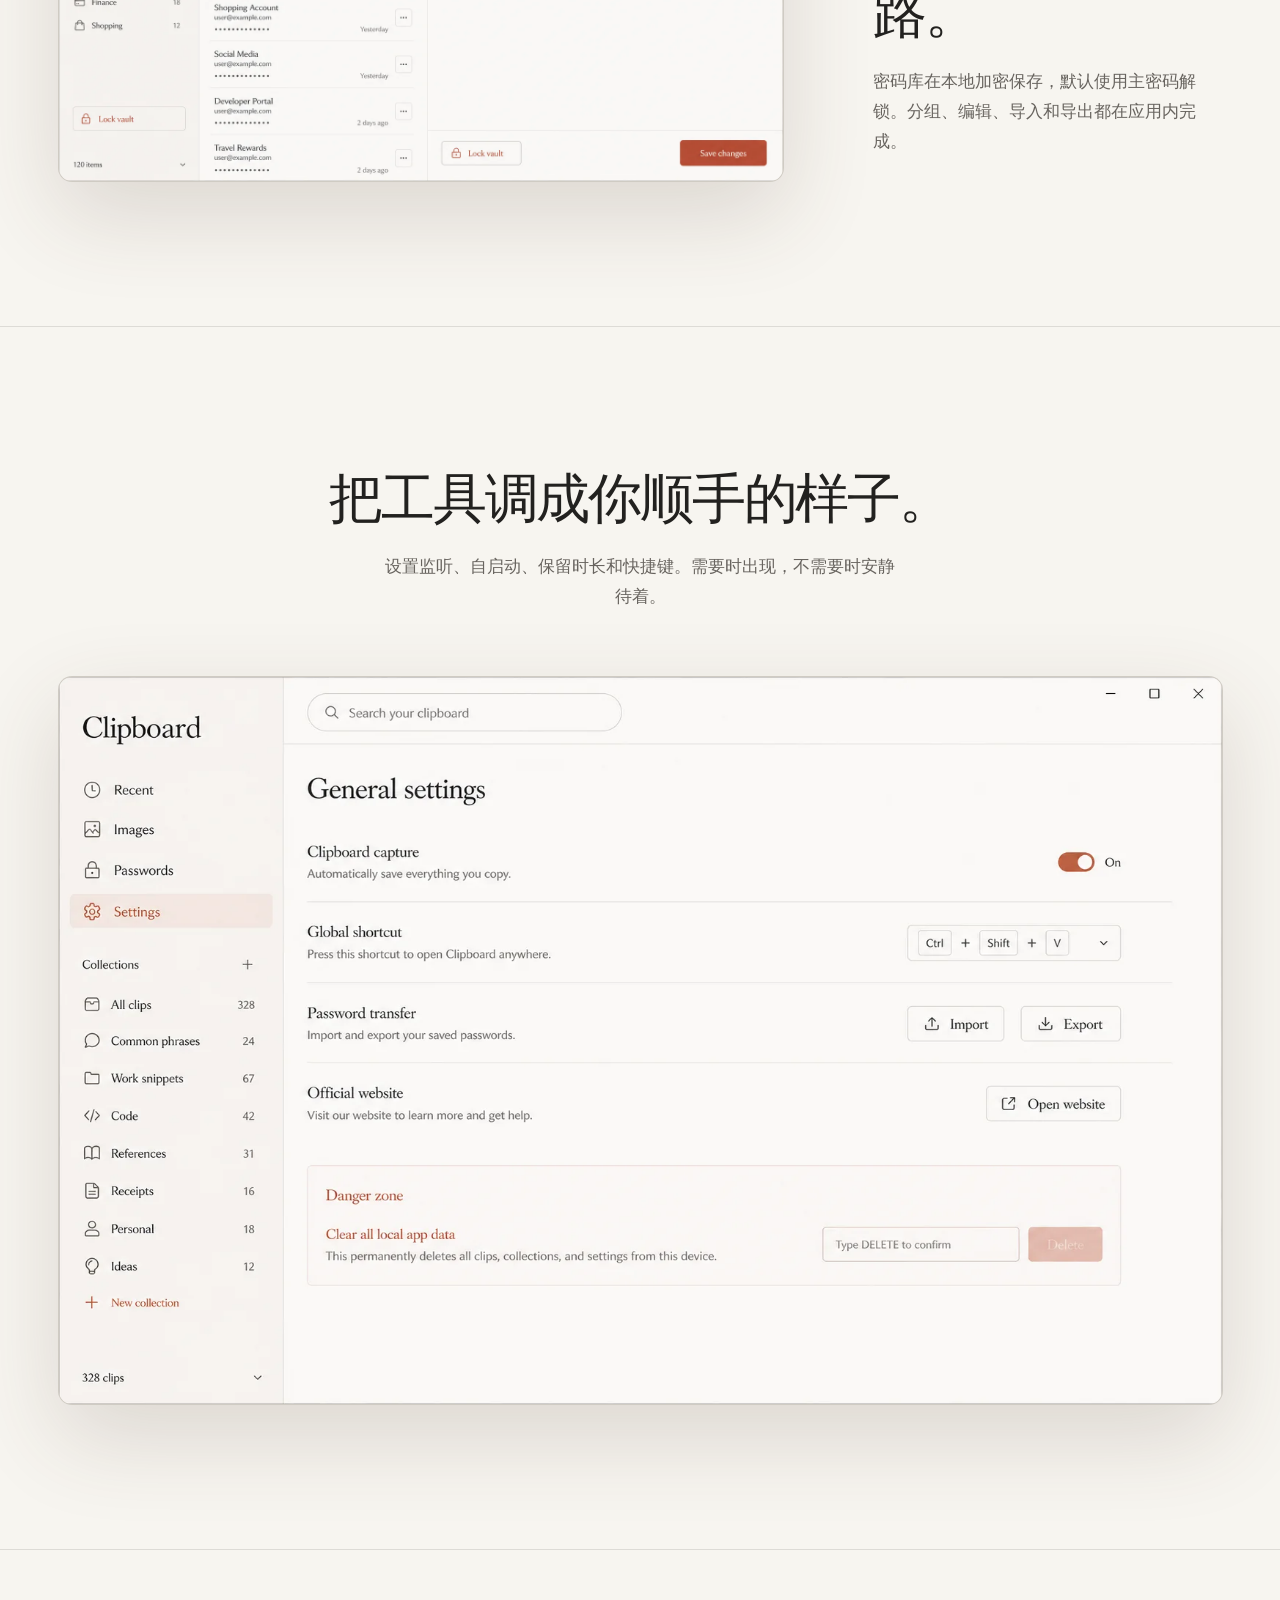
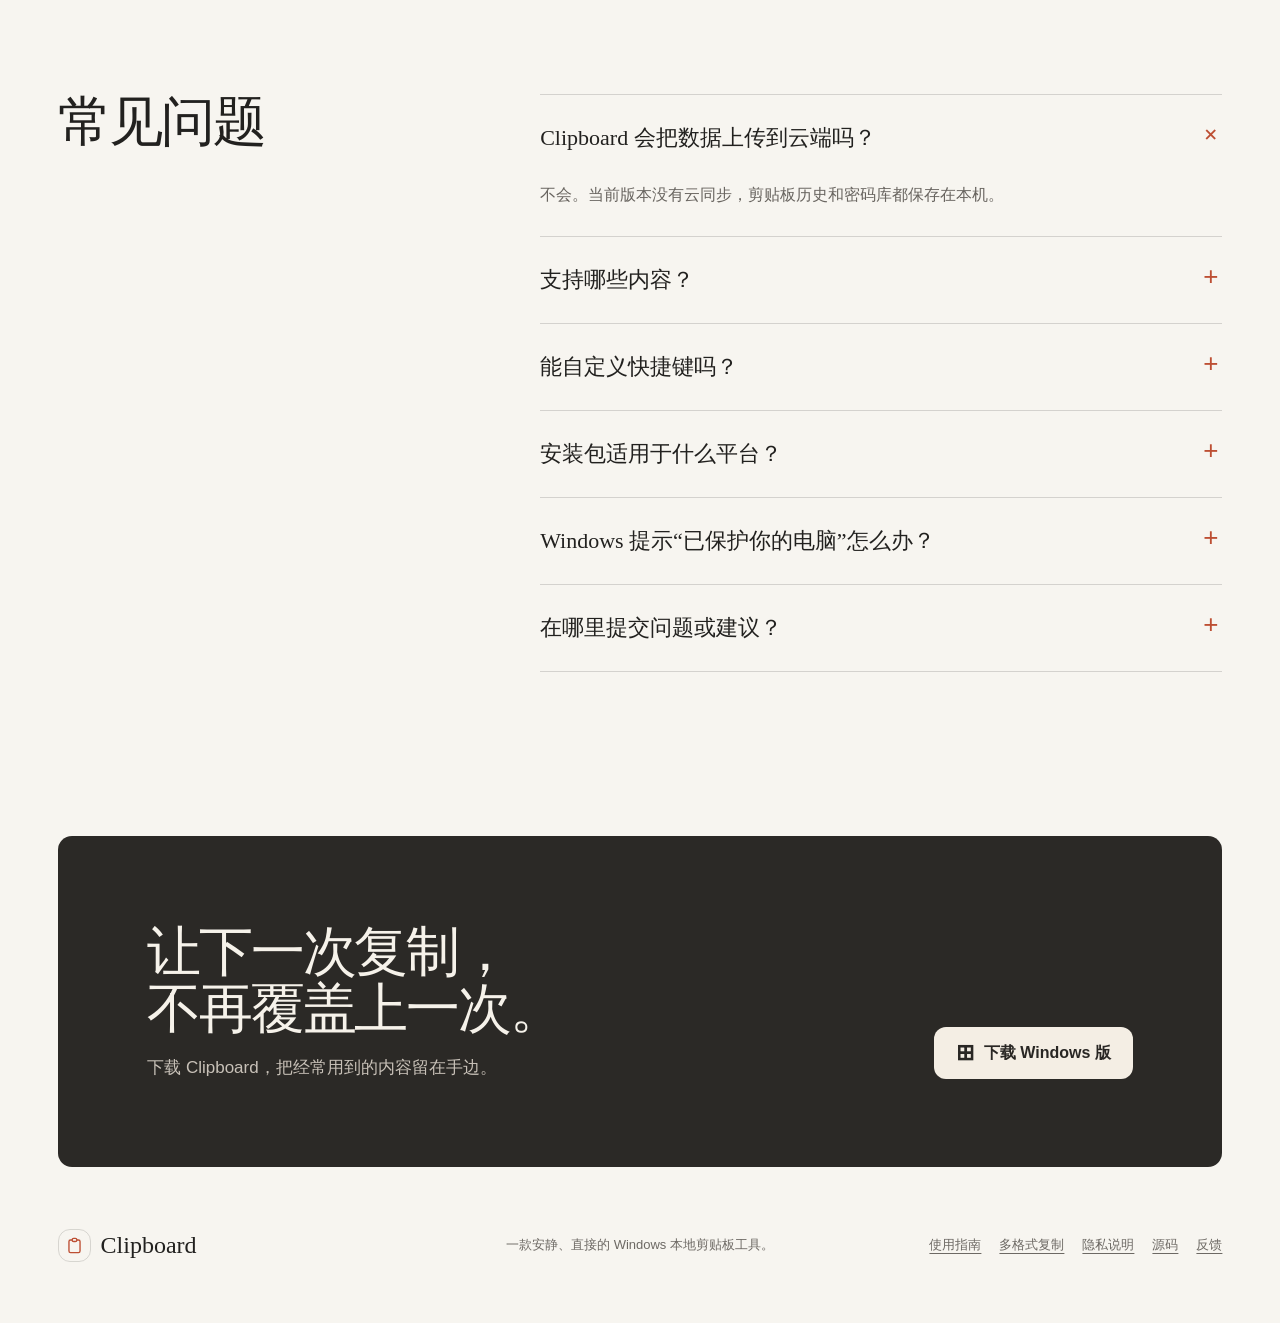
==== commit acb110d5: "Add multi-format clipboard guide" ====
--- a/website/index.html
+++ b/website/index.html
@@ -4,44 +4,44 @@
     <meta charset="utf-8" />
     <link rel="icon" href="../favicon.png" />
     <meta name="viewport" content="width=device-width, initial-scale=1" />
-    <link href="../_app/immutable/entry/start.BGO4OcQK.js" rel="modulepreload">
-		<link href="../_app/immutable/chunks/DS1d7Thc.js" rel="modulepreload">
-		<link href="../_app/immutable/chunks/CwHv5d5k.js" rel="modulepreload">
-		<link href="../_app/immutable/chunks/D98b7ar6.js" rel="modulepreload">
-		<link href="../_app/immutable/entry/app.OMoAvLQw.js" rel="modulepreload">
-		<link href="../_app/immutable/chunks/B68Y2CXr.js" rel="modulepreload">
-		<link href="../_app/immutable/chunks/qH-yK5Me.js" rel="modulepreload">
-		<link href="../_app/immutable/chunks/CqnILXTI.js" rel="modulepreload">
-		<link href="../_app/immutable/chunks/KclilFit.js" rel="modulepreload">
-		<link href="../_app/immutable/chunks/rIe6646W.js" rel="modulepreload">
-		<link href="../_app/immutable/chunks/iU3fkDMm.js" rel="modulepreload">
-		<link href="../_app/immutable/chunks/jjSzA8-z.js" rel="modulepreload">
-		<link href="../_app/immutable/nodes/0.DQx3c0Th.js" rel="modulepreload">
-		<link href="../_app/immutable/chunks/DZKLQF_4.js" rel="modulepreload">
-		<link href="../_app/immutable/chunks/nvfEsSV-.js" rel="modulepreload">
-		<link href="../_app/immutable/nodes/2.CF-6Qy79.js" rel="modulepreload">
-		<link href="../_app/immutable/nodes/4.BE_LajiL.js" rel="modulepreload">
-		<link href="../_app/immutable/chunks/Bm81uPL5.js" rel="modulepreload">
-		<link href="../_app/immutable/chunks/BqtCtH_i.js" rel="modulepreload">
-		<link href="../_app/immutable/chunks/CzI8mPie.js" rel="modulepreload">
-		<link href="../_app/immutable/chunks/BEY61iDT.js" rel="modulepreload">
-		<!--8wy4ua--><meta name="description" content="Clipboard 是一款本地优先的 Windows 剪贴板工具，集中保存文字、图片与密码，支持分类、搜索、自由选取与多格式复制。" class="svelte-8wy4ua"/> <meta name="theme-color" content="#f7f5f0" class="svelte-8wy4ua"/> <link rel="canonical" href="https://hhrsc.github.io/website/" class="svelte-8wy4ua"/> <meta property="og:type" content="website" class="svelte-8wy4ua"/> <meta property="og:locale" content="zh_CN" class="svelte-8wy4ua"/> <meta property="og:title" content="Clipboard | 本地优先的 Windows 剪贴板工具" class="svelte-8wy4ua"/> <meta property="og:description" content="保存文字与图片历史，自由选取内容并复制为纯文本、Markdown、HTML 等格式。" class="svelte-8wy4ua"/> <meta property="og:url" content="https://hhrsc.github.io/website" class="svelte-8wy4ua"/> <meta property="og:image" content="https://hhrsc.github.io/marketing/clipboard-recent.webp" class="svelte-8wy4ua"/> <meta name="twitter:card" content="summary_large_image" class="svelte-8wy4ua"/> <meta name="twitter:title" content="Clipboard | 本地优先的 Windows 剪贴板工具" class="svelte-8wy4ua"/> <meta name="twitter:description" content="保存文字与图片历史，自由选取内容并复制为多种格式。" class="svelte-8wy4ua"/> <meta name="twitter:image" content="https://hhrsc.github.io/marketing/clipboard-recent.webp" class="svelte-8wy4ua"/> <script type="application/ld+json" class="svelte-8wy4ua">{softwareStructuredData}</script> <script type="application/ld+json" class="svelte-8wy4ua">{faqStructuredData}</script><!----><title>Clipboard | 本地优先的 Windows 剪贴板工具</title>
+    <link href="../_app/immutable/entry/start.t6QhT2XR.js" rel="modulepreload">
+		<link href="../_app/immutable/chunks/kQwzngzR.js" rel="modulepreload">
+		<link href="../_app/immutable/chunks/BfOFNG-O.js" rel="modulepreload">
+		<link href="../_app/immutable/chunks/DlxlKCk7.js" rel="modulepreload">
+		<link href="../_app/immutable/entry/app.Be4TstPZ.js" rel="modulepreload">
+		<link href="../_app/immutable/chunks/DSaXzWbs.js" rel="modulepreload">
+		<link href="../_app/immutable/chunks/CF2HISq_.js" rel="modulepreload">
+		<link href="../_app/immutable/chunks/CaXnnld6.js" rel="modulepreload">
+		<link href="../_app/immutable/chunks/DjfIg-D1.js" rel="modulepreload">
+		<link href="../_app/immutable/chunks/Bhy9EwgA.js" rel="modulepreload">
+		<link href="../_app/immutable/chunks/FqoQF9dD.js" rel="modulepreload">
+		<link href="../_app/immutable/chunks/D9yAoJvI.js" rel="modulepreload">
+		<link href="../_app/immutable/nodes/0.B8XpkZuW.js" rel="modulepreload">
+		<link href="../_app/immutable/chunks/BZOrs473.js" rel="modulepreload">
+		<link href="../_app/immutable/chunks/CDoqRtKp.js" rel="modulepreload">
+		<link href="../_app/immutable/nodes/2.Cwf1v8ks.js" rel="modulepreload">
+		<link href="../_app/immutable/nodes/4.D83HvCdc.js" rel="modulepreload">
+		<link href="../_app/immutable/chunks/B6sB2iMF.js" rel="modulepreload">
+		<link href="../_app/immutable/chunks/BsB_x3iI.js" rel="modulepreload">
+		<link href="../_app/immutable/chunks/BY8iRBsx.js" rel="modulepreload">
+		<link href="../_app/immutable/chunks/BhGX7YuH.js" rel="modulepreload">
+		<!--8wy4ua--><meta name="description" content="Clipboard 是一款本地优先的 Windows 剪贴板工具，集中保存文字、图片与密码，支持分类、搜索、自由选取与多格式复制。" class="svelte-8wy4ua"/> <meta name="theme-color" content="#f7f5f0" class="svelte-8wy4ua"/> <link rel="canonical" href="https://hhrsc.github.io/website/" class="svelte-8wy4ua"/> <meta property="og:type" content="website" class="svelte-8wy4ua"/> <meta property="og:locale" content="zh_CN" class="svelte-8wy4ua"/> <meta property="og:title" content="Clipboard | 本地优先的 Windows 剪贴板工具" class="svelte-8wy4ua"/> <meta property="og:description" content="保存文字与图片历史，自由选取内容并复制为纯文本、Markdown、HTML 等格式。" class="svelte-8wy4ua"/> <meta property="og:url" content="https://hhrsc.github.io/website" class="svelte-8wy4ua"/> <meta property="og:image" content="https://hhrsc.github.io/marketing/clipboard-recent.webp" class="svelte-8wy4ua"/> <meta name="twitter:card" content="summary_large_image" class="svelte-8wy4ua"/> <meta name="twitter:title" content="Clipboard | 本地优先的 Windows 剪贴板工具" class="svelte-8wy4ua"/> <meta name="twitter:description" content="保存文字与图片历史，自由选取内容并复制为多种格式。" class="svelte-8wy4ua"/> <meta name="twitter:image" content="https://hhrsc.github.io/marketing/clipboard-recent.webp" class="svelte-8wy4ua"/> <!----><script type="application/ld+json">{"@context":"https://schema.org","@type":"SoftwareApplication","name":"Clipboard","description":"一款本地优先的 Windows 剪贴板工具，支持文字、图片、分类、搜索、多格式复制与本地加密密码库。","applicationCategory":"UtilitiesApplication","operatingSystem":"Windows 10, Windows 11","softwareVersion":"0.1.0","downloadUrl":"https://github.com/hhrsc/clipboard/releases/download/v0.1.0/Clipboard_0.1.0_x64-setup.exe","url":"https://hhrsc.github.io/website/","isAccessibleForFree":true}</script><!----> <!----><script type="application/ld+json">{"@context":"https://schema.org","@type":"FAQPage","mainEntity":[{"@type":"Question","name":"Clipboard 会把数据上传到云端吗？","acceptedAnswer":{"@type":"Answer","text":"不会。当前版本没有云同步，剪贴板历史和密码库都保存在本机。"}},{"@type":"Question","name":"Clipboard 支持哪些内容？","acceptedAnswer":{"@type":"Answer","text":"支持文字、富文本格式和图片历史，也提供独立的本地加密密码库。"}},{"@type":"Question","name":"Clipboard 能自定义快捷键吗？","acceptedAnswer":{"@type":"Answer","text":"可以。你可以在设置中录制全局快捷键，具体可用组合受 Windows 注册规则约束。"}},{"@type":"Question","name":"Clipboard 安装包适用于什么平台？","acceptedAnswer":{"@type":"Answer","text":"当前安装包面向 64 位 Windows 桌面系统。"}},{"@type":"Question","name":"Windows 提示“已保护你的电脑”怎么办？","acceptedAnswer":{"@type":"Answer","text":"当前安装包尚未进行代码签名，新应用可能触发 SmartScreen。请只从官网或 GitHub Releases 下载，并核对本页 SHA-256；如无法确认来源，请不要运行。"}}]}</script><!----><!----><title>Clipboard | 本地优先的 Windows 剪贴板工具</title>
 		<link href="../_app/immutable/assets/4.BrifucKy.css" rel="stylesheet">
   </head>
   <body data-sveltekit-preload-data="hover">
-    <div style="display: contents"><!--[--><!--[0--><!--[--><!--[0--><!--[--><!--[--><div class="site-shell svelte-8wy4ua"><header class="site-header svelte-8wy4ua"><a class="brand svelte-8wy4ua" href="#top" aria-label="Clipboard 首页"><span class="brand-mark svelte-8wy4ua"><svg xmlns="http://www.w3.org/2000/svg" width="19" height="19" viewBox="0 0 24 24" fill="none" stroke="currentColor" stroke-width="1.7" stroke-linecap="round" stroke-linejoin="round" class="tabler-icon tabler-icon-clipboard "><!--[--><!----><path d="M9 5h-2a2 2 0 0 0 -2 2v12a2 2 0 0 0 2 2h10a2 2 0 0 0 2 -2v-12a2 2 0 0 0 -2 -2h-2"><!----></path><!----><!----><path d="M9 5a2 2 0 0 1 2 -2h2a2 2 0 0 1 2 2a2 2 0 0 1 -2 2h-2a2 2 0 0 1 -2 -2"><!----></path><!----><!--]--><!--[--><!--[--><!--]--><!--]--></svg><!----></span> <span class="svelte-8wy4ua">Clipboard</span></a> <nav class="desktop-nav svelte-8wy4ua" aria-label="主要导航"><a href="#features" class="svelte-8wy4ua">功能</a> <a href="#privacy" class="svelte-8wy4ua">隐私</a> <a href="#faq" class="svelte-8wy4ua">常见问题</a></nav> <a class="header-download svelte-8wy4ua" href="https://github.com/hhrsc/clipboard/releases/download/v0.1.0/Clipboard_0.1.0_x64-setup.exe">下载 Windows 版 <svg xmlns="http://www.w3.org/2000/svg" width="17" height="17" viewBox="0 0 24 24" fill="none" stroke="currentColor" stroke-width="1.8" stroke-linecap="round" stroke-linejoin="round" class="tabler-icon tabler-icon-arrow-down "><!--[--><!----><path d="M12 5l0 14"><!----></path><!----><!----><path d="M18 13l-6 6"><!----></path><!----><!----><path d="M6 13l6 6"><!----></path><!----><!--]--><!--[--><!--[--><!--]--><!--]--></svg><!----></a> <button class="menu-button svelte-8wy4ua" type="button" aria-label="打开菜单" aria-expanded="false"><!--[-1--><svg xmlns="http://www.w3.org/2000/svg" width="21" height="21" viewBox="0 0 24 24" fill="none" stroke="currentColor" stroke-width="2" stroke-linecap="round" stroke-linejoin="round" class="tabler-icon tabler-icon-menu-2 "><!--[--><!----><path d="M4 6l16 0"><!----></path><!----><!----><path d="M4 12l16 0"><!----></path><!----><!----><path d="M4 18l16 0"><!----></path><!----><!--]--><!--[--><!--[--><!--]--><!--]--></svg><!--]--></button></header> <!--[-1--><!--]--> <main id="top" class="svelte-8wy4ua"><section class="hero svelte-8wy4ua"><div class="hero-copy svelte-8wy4ua" data-reveal=""><p class="eyebrow svelte-8wy4ua">专为 Windows 设计</p> <h1 class="svelte-8wy4ua">复制以后，<br class="svelte-8wy4ua"/>依然找得到。</h1> <p class="hero-lede svelte-8wy4ua">在本地保存文字、图片与密码，让常用内容不再消失在下一次复制之后。</p> <div class="hero-actions svelte-8wy4ua"><a class="primary-button svelte-8wy4ua" href="https://github.com/hhrsc/clipboard/releases/download/v0.1.0/Clipboard_0.1.0_x64-setup.exe"><span class="windows-symbol svelte-8wy4ua" aria-hidden="true">⊞</span> 下载 Windows 版</a> <a class="text-link svelte-8wy4ua" href="#features">看看它怎么工作 <svg xmlns="http://www.w3.org/2000/svg" width="18" height="18" viewBox="0 0 24 24" fill="none" stroke="currentColor" stroke-width="1.8" stroke-linecap="round" stroke-linejoin="round" class="tabler-icon tabler-icon-arrow-right "><!--[--><!----><path d="M5 12l14 0"><!----></path><!----><!----><path d="M13 18l6 -6"><!----></path><!----><!----><path d="M13 6l6 6"><!----></path><!----><!--]--><!--[--><!--[--><!--]--><!--]--></svg><!----></a></div></div> <figure class="hero-product svelte-8wy4ua" data-reveal=""><div class="hero-halo svelte-8wy4ua" aria-hidden="true"></div> <div class="interactive-media svelte-8wy4ua"><img src="/marketing/clipboard-recent.webp" alt="Clipboard 的文字历史和详情界面" width="1586" height="992" fetchpriority="high" class="svelte-8wy4ua"/></div></figure></section> <section class="fact-strip svelte-8wy4ua" aria-label="产品特点" data-reveal=""><div class="svelte-8wy4ua"><svg xmlns="http://www.w3.org/2000/svg" width="18" height="18" viewBox="0 0 24 24" fill="none" stroke="currentColor" stroke-width="1.8" stroke-linecap="round" stroke-linejoin="round" class="tabler-icon tabler-icon-check "><!--[--><!----><path d="M5 12l5 5l10 -10"><!----></path><!----><!--]--><!--[--><!--[--><!--]--><!--]--></svg><!----><span class="svelte-8wy4ua">本地保存</span></div> <div class="svelte-8wy4ua"><svg xmlns="http://www.w3.org/2000/svg" width="18" height="18" viewBox="0 0 24 24" fill="none" stroke="currentColor" stroke-width="1.8" stroke-linecap="round" stroke-linejoin="round" class="tabler-icon tabler-icon-keyboard "><!--[--><!----><path d="M2 8a2 2 0 0 1 2 -2h16a2 2 0 0 1 2 2v8a2 2 0 0 1 -2 2h-16a2 2 0 0 1 -2 -2l0 -8"><!----></path><!----><!----><path d="M6 10l0 .01"><!----></path><!----><!----><path d="M10 10l0 .01"><!----></path><!----><!----><path d="M14 10l0 .01"><!----></path><!----><!----><path d="M18 10l0 .01"><!----></path><!----><!----><path d="M6 14l0 .01"><!----></path><!----><!----><path d="M18 14l0 .01"><!----></path><!----><!----><path d="M10 14l4 .01"><!----></path><!----><!--]--><!--[--><!--[--><!--]--><!--]--></svg><!----><span class="svelte-8wy4ua">全局快捷键</span></div> <div class="svelte-8wy4ua"><svg xmlns="http://www.w3.org/2000/svg" width="18" height="18" viewBox="0 0 24 24" fill="none" stroke="currentColor" stroke-width="1.8" stroke-linecap="round" stroke-linejoin="round" class="tabler-icon tabler-icon-photo "><!--[--><!----><path d="M15 8h.01"><!----></path><!----><!----><path d="M3 6a3 3 0 0 1 3 -3h12a3 3 0 0 1 3 3v12a3 3 0 0 1 -3 3h-12a3 3 0 0 1 -3 -3v-12"><!----></path><!----><!----><path d="M3 16l5 -5c.928 -.893 2.072 -.893 3 0l5 5"><!----></path><!----><!----><path d="M14 14l1 -1c.928 -.893 2.072 -.893 3 0l3 3"><!----></path><!----><!--]--><!--[--><!--[--><!--]--><!--]--></svg><!----><span class="svelte-8wy4ua">图片历史</span></div> <div class="svelte-8wy4ua"><svg xmlns="http://www.w3.org/2000/svg" width="18" height="18" viewBox="0 0 24 24" fill="none" stroke="currentColor" stroke-width="1.8" stroke-linecap="round" stroke-linejoin="round" class="tabler-icon tabler-icon-shield-lock "><!--[--><!----><path d="M12 3a12 12 0 0 0 8.5 3a12 12 0 0 1 -8.5 15a12 12 0 0 1 -8.5 -15a12 12 0 0 0 8.5 -3"><!----></path><!----><!----><path d="M11 11a1 1 0 1 0 2 0a1 1 0 1 0 -2 0"><!----></path><!----><!----><path d="M12 12l0 2.5"><!----></path><!----><!--]--><!--[--><!--[--><!--]--><!--]--></svg><!----><span class="svelte-8wy4ua">加密密码库</span></div></section> <section class="trust-section svelte-8wy4ua" aria-labelledby="trust-heading"><div class="trust-copy svelte-8wy4ua" data-reveal=""><h2 id="trust-heading" class="svelte-8wy4ua">下载前，把该知道的写清楚。</h2> <p class="svelte-8wy4ua">安装包由 GitHub Releases 托管。版本、系统要求、源码与文件校验值都公开，不让你靠猜。</p> <div class="trust-links svelte-8wy4ua"><a href="https://github.com/hhrsc/clipboard/releases/tag/v0.1.0" target="_blank" rel="noreferrer" class="svelte-8wy4ua">查看版本说明 <svg xmlns="http://www.w3.org/2000/svg" width="17" height="17" viewBox="0 0 24 24" fill="none" stroke="currentColor" stroke-width="1.8" stroke-linecap="round" stroke-linejoin="round" class="tabler-icon tabler-icon-external-link "><!--[--><!----><path d="M12 6h-6a2 2 0 0 0 -2 2v10a2 2 0 0 0 2 2h10a2 2 0 0 0 2 -2v-6"><!----></path><!----><!----><path d="M11 13l9 -9"><!----></path><!----><!----><path d="M15 4h5v5"><!----></path><!----><!--]--><!--[--><!--[--><!--]--><!--]--></svg><!----></a> <a href="https://github.com/hhrsc/clipboard" target="_blank" rel="noreferrer" class="svelte-8wy4ua"><svg xmlns="http://www.w3.org/2000/svg" width="18" height="18" viewBox="0 0 24 24" fill="none" stroke="currentColor" stroke-width="1.8" stroke-linecap="round" stroke-linejoin="round" class="tabler-icon tabler-icon-brand-github "><!--[--><!----><path d="M9 19c-4.3 1.4 -4.3 -2.5 -6 -3m12 5v-3.5c0 -1 .1 -1.4 -.5 -2c2.8 -.3 5.5 -1.4 5.5 -6a4.6 4.6 0 0 0 -1.3 -3.2a4.2 4.2 0 0 0 -.1 -3.2s-1.1 -.3 -3.5 1.3a12.3 12.3 0 0 0 -6.2 0c-2.4 -1.6 -3.5 -1.3 -3.5 -1.3a4.2 4.2 0 0 0 -.1 3.2a4.6 4.6 0 0 0 -1.3 3.2c0 4.6 2.7 5.7 5.5 6c-.6 .6 -.6 1.2 -.5 2v3.5"><!----></path><!----><!--]--><!--[--><!--[--><!--]--><!--]--></svg><!----> 查看源码</a></div></div> <div class="trust-facts svelte-8wy4ua" data-reveal=""><div class="svelte-8wy4ua"><span class="svelte-8wy4ua">当前版本</span> <strong class="svelte-8wy4ua">0.1.0</strong></div> <div class="svelte-8wy4ua"><span class="svelte-8wy4ua">适用系统</span> <strong class="svelte-8wy4ua">64 位 Windows</strong></div> <div class="svelte-8wy4ua"><span class="svelte-8wy4ua">安装包大小</span> <strong class="svelte-8wy4ua">3.52 MB</strong></div> <div class="checksum-row svelte-8wy4ua"><span class="svelte-8wy4ua">SHA-256</span> <code title="C5BE35E575E698696C376DF46247D4A670D0C8880098F5F2EAD5B7F921B8AE4C" class="svelte-8wy4ua">C5BE35E575E698696C376DF46247D4A670D0C8880098F5F2EAD5B7F921B8AE4C</code> <button type="button" aria-live="polite" class="svelte-8wy4ua"><!--[-1--><svg xmlns="http://www.w3.org/2000/svg" width="17" height="17" viewBox="0 0 24 24" fill="none" stroke="currentColor" stroke-width="1.8" stroke-linecap="round" stroke-linejoin="round" class="tabler-icon tabler-icon-copy "><!--[--><!----><path d="M7 9.667a2.667 2.667 0 0 1 2.667 -2.667h8.666a2.667 2.667 0 0 1 2.667 2.667v8.666a2.667 2.667 0 0 1 -2.667 2.667h-8.666a2.667 2.667 0 0 1 -2.667 -2.667l0 -8.666"><!----></path><!----><!----><path d="M4.012 16.737a2.005 2.005 0 0 1 -1.012 -1.737v-10c0 -1.1 .9 -2 2 -2h10c.75 0 1.158 .385 1.5 1"><!----></path><!----><!--]--><!--[--><!--[--><!--]--><!--]--></svg><!----> 复制<!--]--></button></div></div></section> <section class="story-section svelte-8wy4ua" id="features"><div class="story-copy svelte-8wy4ua" data-reveal=""><h2 class="svelte-8wy4ua">不是多记一点，<br class="svelte-8wy4ua"/>是少找很多次。</h2> <p class="svelte-8wy4ua">搜索、置顶、分类和格式化复制放在同一个窗口里。打开它，找到它，继续手上的事。</p></div> <figure class="story-visual svelte-8wy4ua" data-reveal=""><div class="interactive-media svelte-8wy4ua"><img src="/marketing/paper-clip-editorial.webp" alt="层叠纸张与陶土色回形针组成的安静桌面画面" width="1536" height="1024" loading="lazy" class="svelte-8wy4ua"/></div></figure></section> <section class="format-section svelte-8wy4ua" aria-labelledby="format-heading"><div class="format-heading svelte-8wy4ua" data-reveal=""><p class="eyebrow svelte-8wy4ua">精确复制</p> <h2 id="format-heading" class="svelte-8wy4ua">只复制你真正需要的那一段。</h2> <p class="svelte-8wy4ua">在详情中自由选取文字，再复制为纯文本、Markdown、HTML，或去掉换行。内容和格式，都由你决定。</p> <div class="format-list svelte-8wy4ua" aria-label="支持的复制方式"><span class="svelte-8wy4ua">自由选取</span> <span class="svelte-8wy4ua">纯文本</span> <span class="svelte-8wy4ua">Markdown</span> <span class="svelte-8wy4ua">HTML</span> <span class="svelte-8wy4ua">单行文本</span></div></div> <figure class="format-shot svelte-8wy4ua" data-reveal=""><div class="interactive-media svelte-8wy4ua"><img src="/marketing/clipboard-recent.webp" alt="Clipboard 详情面板中的文字选择和多格式复制操作" width="1586" height="992" loading="lazy" class="svelte-8wy4ua"/></div></figure></section> <section class="feature-row feature-images svelte-8wy4ua"><div class="feature-copy svelte-8wy4ua" data-reveal=""><svg xmlns="http://www.w3.org/2000/svg" width="28" height="28" viewBox="0 0 24 24" fill="none" stroke="currentColor" stroke-width="1.5" stroke-linecap="round" stroke-linejoin="round" class="tabler-icon tabler-icon-photo "><!--[--><!----><path d="M15 8h.01"><!----></path><!----><!----><path d="M3 6a3 3 0 0 1 3 -3h12a3 3 0 0 1 3 3v12a3 3 0 0 1 -3 3h-12a3 3 0 0 1 -3 -3v-12"><!----></path><!----><!----><path d="M3 16l5 -5c.928 -.893 2.072 -.893 3 0l5 5"><!----></path><!----><!----><path d="M14 14l1 -1c.928 -.893 2.072 -.893 3 0l3 3"><!----></path><!----><!--]--><!--[--><!--[--><!--]--><!--]--></svg><!----> <h2 class="svelte-8wy4ua">图片，也有自己的历史。</h2> <p class="svelte-8wy4ua">浏览缩略图，按时间和分类筛选，再把需要的图片一键复制回去。</p></div> <figure class="app-shot wide-shot svelte-8wy4ua" data-reveal=""><div class="interactive-media svelte-8wy4ua"><img src="/marketing/clipboard-images.webp" alt="Clipboard 的图片历史、筛选和预览界面" width="1586" height="992" loading="lazy" class="svelte-8wy4ua"/></div></figure></section> <section class="feature-row feature-vault svelte-8wy4ua" id="privacy"><figure class="app-shot svelte-8wy4ua" data-reveal=""><div class="interactive-media svelte-8wy4ua"><img src="/marketing/clipboard-passwords.webp" alt="Clipboard 的本地加密密码库界面" width="1586" height="992" loading="lazy" class="svelte-8wy4ua"/></div></figure> <div class="feature-copy svelte-8wy4ua" data-reveal=""><svg xmlns="http://www.w3.org/2000/svg" width="28" height="28" viewBox="0 0 24 24" fill="none" stroke="currentColor" stroke-width="1.5" stroke-linecap="round" stroke-linejoin="round" class="tabler-icon tabler-icon-lock "><!--[--><!----><path d="M5 13a2 2 0 0 1 2 -2h10a2 2 0 0 1 2 2v6a2 2 0 0 1 -2 2h-10a2 2 0 0 1 -2 -2v-6"><!----></path><!----><!----><path d="M11 16a1 1 0 1 0 2 0a1 1 0 0 0 -2 0"><!----></path><!----><!----><path d="M8 11v-4a4 4 0 1 1 8 0v4"><!----></path><!----><!--]--><!--[--><!--[--><!--]--><!--]--></svg><!----> <h2 class="svelte-8wy4ua">密码留在本机，<br class="svelte-8wy4ua"/>不去云端绕路。</h2> <p class="svelte-8wy4ua">密码库在本地加密保存，默认使用主密码解锁。分组、编辑、导入和导出都在应用内完成。</p></div></section> <section class="control-section svelte-8wy4ua"><div class="control-heading svelte-8wy4ua" data-reveal=""><h2 class="svelte-8wy4ua">把工具调成你顺手的样子。</h2> <p class="svelte-8wy4ua">设置监听、自启动、保留时长和快捷键。需要时出现，不需要时安静待着。</p></div> <figure class="settings-shot svelte-8wy4ua" data-reveal=""><div class="interactive-media svelte-8wy4ua"><img src="/marketing/clipboard-settings.webp" alt="Clipboard 的常规设置与快捷键界面" width="1586" height="992" loading="lazy" class="svelte-8wy4ua"/></div></figure></section> <section class="faq-section svelte-8wy4ua" id="faq"><h2 data-reveal="" class="svelte-8wy4ua">常见问题</h2> <div class="faq-list svelte-8wy4ua" data-reveal=""><details open="" class="svelte-8wy4ua"><summary class="svelte-8wy4ua">Clipboard 会把数据上传到云端吗？</summary> <p class="svelte-8wy4ua">不会。当前版本没有云同步，剪贴板历史和密码库都保存在本机。</p></details> <details class="svelte-8wy4ua"><summary class="svelte-8wy4ua">支持哪些内容？</summary> <p class="svelte-8wy4ua">支持文字、富文本格式和图片历史，也提供独立的本地加密密码库。</p></details> <details class="svelte-8wy4ua"><summary class="svelte-8wy4ua">能自定义快捷键吗？</summary> <p class="svelte-8wy4ua">可以。你可以在设置中录制全局快捷键，具体可用组合受 Windows 注册规则约束。</p></details> <details class="svelte-8wy4ua"><summary class="svelte-8wy4ua">安装包适用于什么平台？</summary> <p class="svelte-8wy4ua">当前安装包面向 64 位 Windows 桌面系统。</p></details> <details class="svelte-8wy4ua"><summary class="svelte-8wy4ua">Windows 提示“已保护你的电脑”怎么办？</summary> <p class="svelte-8wy4ua">当前安装包尚未进行代码签名，新应用可能触发 SmartScreen。请只从官网或 GitHub Releases 下载，并核对本页 SHA-256；如无法确认来源，请不要运行。</p></details> <details class="svelte-8wy4ua"><summary class="svelte-8wy4ua">在哪里提交问题或建议？</summary> <p class="svelte-8wy4ua">可以前往 <a href="https://github.com/hhrsc/clipboard/issues/new/choose" target="_blank" rel="noreferrer" class="svelte-8wy4ua">GitHub Issues</a>，描述你的使用场景和期望结果。</p></details></div></section> <section class="final-cta svelte-8wy4ua" data-reveal=""><div class="svelte-8wy4ua"><h2 class="svelte-8wy4ua">让下一次复制，<br class="svelte-8wy4ua"/>不再覆盖上一次。</h2> <p class="svelte-8wy4ua">下载 Clipboard，把经常用到的内容留在手边。</p></div> <a class="primary-button light-button svelte-8wy4ua" href="https://github.com/hhrsc/clipboard/releases/download/v0.1.0/Clipboard_0.1.0_x64-setup.exe"><span class="windows-symbol svelte-8wy4ua" aria-hidden="true">⊞</span> 下载 Windows 版</a></section></main> <footer class="svelte-8wy4ua"><a class="brand footer-brand svelte-8wy4ua" href="#top" aria-label="返回顶部"><span class="brand-mark svelte-8wy4ua"><svg xmlns="http://www.w3.org/2000/svg" width="19" height="19" viewBox="0 0 24 24" fill="none" stroke="currentColor" stroke-width="1.7" stroke-linecap="round" stroke-linejoin="round" class="tabler-icon tabler-icon-clipboard "><!--[--><!----><path d="M9 5h-2a2 2 0 0 0 -2 2v12a2 2 0 0 0 2 2h10a2 2 0 0 0 2 -2v-12a2 2 0 0 0 -2 -2h-2"><!----></path><!----><!----><path d="M9 5a2 2 0 0 1 2 -2h2a2 2 0 0 1 2 2a2 2 0 0 1 -2 2h-2a2 2 0 0 1 -2 -2"><!----></path><!----><!--]--><!--[--><!--[--><!--]--><!--]--></svg><!----></span> <span class="svelte-8wy4ua">Clipboard</span></a> <p class="svelte-8wy4ua">一款安静、直接的 Windows 本地剪贴板工具。</p> <p class="footer-links svelte-8wy4ua"><a href="/website/guides/windows-clipboard-history/" class="svelte-8wy4ua">使用指南</a> <a href="/website/privacy-policy" class="svelte-8wy4ua">隐私说明</a> <a href="https://github.com/hhrsc/clipboard" target="_blank" rel="noreferrer" class="svelte-8wy4ua">源码</a> <a href="https://github.com/hhrsc/clipboard/issues/new/choose" target="_blank" rel="noreferrer" class="svelte-8wy4ua">反馈</a></p></footer></div><!--]--><!----><!--]--><!--]--><!----><!--]--><!--]--> <!--[-1--><!--]--><!--]-->
-			
+    <div style="display: contents"><!--[--><!--[0--><!--[--><!--[0--><!--[--><!--[--><div class="site-shell svelte-8wy4ua"><header class="site-header svelte-8wy4ua"><a class="brand svelte-8wy4ua" href="#top" aria-label="Clipboard 首页"><span class="brand-mark svelte-8wy4ua"><svg xmlns="http://www.w3.org/2000/svg" width="19" height="19" viewBox="0 0 24 24" fill="none" stroke="currentColor" stroke-width="1.7" stroke-linecap="round" stroke-linejoin="round" class="tabler-icon tabler-icon-clipboard "><!--[--><!----><path d="M9 5h-2a2 2 0 0 0 -2 2v12a2 2 0 0 0 2 2h10a2 2 0 0 0 2 -2v-12a2 2 0 0 0 -2 -2h-2"><!----></path><!----><!----><path d="M9 5a2 2 0 0 1 2 -2h2a2 2 0 0 1 2 2a2 2 0 0 1 -2 2h-2a2 2 0 0 1 -2 -2"><!----></path><!----><!--]--><!--[--><!--[--><!--]--><!--]--></svg><!----></span> <span class="svelte-8wy4ua">Clipboard</span></a> <nav class="desktop-nav svelte-8wy4ua" aria-label="主要导航"><a href="#features" class="svelte-8wy4ua">功能</a> <a href="#privacy" class="svelte-8wy4ua">隐私</a> <a href="#faq" class="svelte-8wy4ua">常见问题</a></nav> <a class="header-download svelte-8wy4ua" href="https://github.com/hhrsc/clipboard/releases/download/v0.1.0/Clipboard_0.1.0_x64-setup.exe">下载 Windows 版 <svg xmlns="http://www.w3.org/2000/svg" width="17" height="17" viewBox="0 0 24 24" fill="none" stroke="currentColor" stroke-width="1.8" stroke-linecap="round" stroke-linejoin="round" class="tabler-icon tabler-icon-arrow-down "><!--[--><!----><path d="M12 5l0 14"><!----></path><!----><!----><path d="M18 13l-6 6"><!----></path><!----><!----><path d="M6 13l6 6"><!----></path><!----><!--]--><!--[--><!--[--><!--]--><!--]--></svg><!----></a> <button class="menu-button svelte-8wy4ua" type="button" aria-label="打开菜单" aria-expanded="false"><!--[-1--><svg xmlns="http://www.w3.org/2000/svg" width="21" height="21" viewBox="0 0 24 24" fill="none" stroke="currentColor" stroke-width="2" stroke-linecap="round" stroke-linejoin="round" class="tabler-icon tabler-icon-menu-2 "><!--[--><!----><path d="M4 6l16 0"><!----></path><!----><!----><path d="M4 12l16 0"><!----></path><!----><!----><path d="M4 18l16 0"><!----></path><!----><!--]--><!--[--><!--[--><!--]--><!--]--></svg><!--]--></button></header> <!--[-1--><!--]--> <main id="top" class="svelte-8wy4ua"><section class="hero svelte-8wy4ua"><div class="hero-copy svelte-8wy4ua" data-reveal=""><p class="eyebrow svelte-8wy4ua">专为 Windows 设计</p> <h1 class="svelte-8wy4ua">复制以后，<br class="svelte-8wy4ua"/>依然找得到。</h1> <p class="hero-lede svelte-8wy4ua">在本地保存文字、图片与密码，让常用内容不再消失在下一次复制之后。</p> <div class="hero-actions svelte-8wy4ua"><a class="primary-button svelte-8wy4ua" href="https://github.com/hhrsc/clipboard/releases/download/v0.1.0/Clipboard_0.1.0_x64-setup.exe"><span class="windows-symbol svelte-8wy4ua" aria-hidden="true">⊞</span> 下载 Windows 版</a> <a class="text-link svelte-8wy4ua" href="#features">看看它怎么工作 <svg xmlns="http://www.w3.org/2000/svg" width="18" height="18" viewBox="0 0 24 24" fill="none" stroke="currentColor" stroke-width="1.8" stroke-linecap="round" stroke-linejoin="round" class="tabler-icon tabler-icon-arrow-right "><!--[--><!----><path d="M5 12l14 0"><!----></path><!----><!----><path d="M13 18l6 -6"><!----></path><!----><!----><path d="M13 6l6 6"><!----></path><!----><!--]--><!--[--><!--[--><!--]--><!--]--></svg><!----></a></div></div> <figure class="hero-product svelte-8wy4ua" data-reveal=""><div class="hero-halo svelte-8wy4ua" aria-hidden="true"></div> <div class="interactive-media svelte-8wy4ua"><img src="/marketing/clipboard-recent.webp" alt="Clipboard 的文字历史和详情界面" width="1586" height="992" fetchpriority="high" class="svelte-8wy4ua"/></div></figure></section> <section class="fact-strip svelte-8wy4ua" aria-label="产品特点" data-reveal=""><div class="svelte-8wy4ua"><svg xmlns="http://www.w3.org/2000/svg" width="18" height="18" viewBox="0 0 24 24" fill="none" stroke="currentColor" stroke-width="1.8" stroke-linecap="round" stroke-linejoin="round" class="tabler-icon tabler-icon-check "><!--[--><!----><path d="M5 12l5 5l10 -10"><!----></path><!----><!--]--><!--[--><!--[--><!--]--><!--]--></svg><!----><span class="svelte-8wy4ua">本地保存</span></div> <div class="svelte-8wy4ua"><svg xmlns="http://www.w3.org/2000/svg" width="18" height="18" viewBox="0 0 24 24" fill="none" stroke="currentColor" stroke-width="1.8" stroke-linecap="round" stroke-linejoin="round" class="tabler-icon tabler-icon-keyboard "><!--[--><!----><path d="M2 8a2 2 0 0 1 2 -2h16a2 2 0 0 1 2 2v8a2 2 0 0 1 -2 2h-16a2 2 0 0 1 -2 -2l0 -8"><!----></path><!----><!----><path d="M6 10l0 .01"><!----></path><!----><!----><path d="M10 10l0 .01"><!----></path><!----><!----><path d="M14 10l0 .01"><!----></path><!----><!----><path d="M18 10l0 .01"><!----></path><!----><!----><path d="M6 14l0 .01"><!----></path><!----><!----><path d="M18 14l0 .01"><!----></path><!----><!----><path d="M10 14l4 .01"><!----></path><!----><!--]--><!--[--><!--[--><!--]--><!--]--></svg><!----><span class="svelte-8wy4ua">全局快捷键</span></div> <div class="svelte-8wy4ua"><svg xmlns="http://www.w3.org/2000/svg" width="18" height="18" viewBox="0 0 24 24" fill="none" stroke="currentColor" stroke-width="1.8" stroke-linecap="round" stroke-linejoin="round" class="tabler-icon tabler-icon-photo "><!--[--><!----><path d="M15 8h.01"><!----></path><!----><!----><path d="M3 6a3 3 0 0 1 3 -3h12a3 3 0 0 1 3 3v12a3 3 0 0 1 -3 3h-12a3 3 0 0 1 -3 -3v-12"><!----></path><!----><!----><path d="M3 16l5 -5c.928 -.893 2.072 -.893 3 0l5 5"><!----></path><!----><!----><path d="M14 14l1 -1c.928 -.893 2.072 -.893 3 0l3 3"><!----></path><!----><!--]--><!--[--><!--[--><!--]--><!--]--></svg><!----><span class="svelte-8wy4ua">图片历史</span></div> <div class="svelte-8wy4ua"><svg xmlns="http://www.w3.org/2000/svg" width="18" height="18" viewBox="0 0 24 24" fill="none" stroke="currentColor" stroke-width="1.8" stroke-linecap="round" stroke-linejoin="round" class="tabler-icon tabler-icon-shield-lock "><!--[--><!----><path d="M12 3a12 12 0 0 0 8.5 3a12 12 0 0 1 -8.5 15a12 12 0 0 1 -8.5 -15a12 12 0 0 0 8.5 -3"><!----></path><!----><!----><path d="M11 11a1 1 0 1 0 2 0a1 1 0 1 0 -2 0"><!----></path><!----><!----><path d="M12 12l0 2.5"><!----></path><!----><!--]--><!--[--><!--[--><!--]--><!--]--></svg><!----><span class="svelte-8wy4ua">加密密码库</span></div></section> <section class="trust-section svelte-8wy4ua" aria-labelledby="trust-heading"><div class="trust-copy svelte-8wy4ua" data-reveal=""><h2 id="trust-heading" class="svelte-8wy4ua">下载前，把该知道的写清楚。</h2> <p class="svelte-8wy4ua">安装包由 GitHub Releases 托管。版本、系统要求、源码与文件校验值都公开，不让你靠猜。</p> <div class="trust-links svelte-8wy4ua"><a href="https://github.com/hhrsc/clipboard/releases/tag/v0.1.0" target="_blank" rel="noreferrer" class="svelte-8wy4ua">查看版本说明 <svg xmlns="http://www.w3.org/2000/svg" width="17" height="17" viewBox="0 0 24 24" fill="none" stroke="currentColor" stroke-width="1.8" stroke-linecap="round" stroke-linejoin="round" class="tabler-icon tabler-icon-external-link "><!--[--><!----><path d="M12 6h-6a2 2 0 0 0 -2 2v10a2 2 0 0 0 2 2h10a2 2 0 0 0 2 -2v-6"><!----></path><!----><!----><path d="M11 13l9 -9"><!----></path><!----><!----><path d="M15 4h5v5"><!----></path><!----><!--]--><!--[--><!--[--><!--]--><!--]--></svg><!----></a> <a href="https://github.com/hhrsc/clipboard" target="_blank" rel="noreferrer" class="svelte-8wy4ua"><svg xmlns="http://www.w3.org/2000/svg" width="18" height="18" viewBox="0 0 24 24" fill="none" stroke="currentColor" stroke-width="1.8" stroke-linecap="round" stroke-linejoin="round" class="tabler-icon tabler-icon-brand-github "><!--[--><!----><path d="M9 19c-4.3 1.4 -4.3 -2.5 -6 -3m12 5v-3.5c0 -1 .1 -1.4 -.5 -2c2.8 -.3 5.5 -1.4 5.5 -6a4.6 4.6 0 0 0 -1.3 -3.2a4.2 4.2 0 0 0 -.1 -3.2s-1.1 -.3 -3.5 1.3a12.3 12.3 0 0 0 -6.2 0c-2.4 -1.6 -3.5 -1.3 -3.5 -1.3a4.2 4.2 0 0 0 -.1 3.2a4.6 4.6 0 0 0 -1.3 3.2c0 4.6 2.7 5.7 5.5 6c-.6 .6 -.6 1.2 -.5 2v3.5"><!----></path><!----><!--]--><!--[--><!--[--><!--]--><!--]--></svg><!----> 查看源码</a></div></div> <div class="trust-facts svelte-8wy4ua" data-reveal=""><div class="svelte-8wy4ua"><span class="svelte-8wy4ua">当前版本</span> <strong class="svelte-8wy4ua">0.1.0</strong></div> <div class="svelte-8wy4ua"><span class="svelte-8wy4ua">适用系统</span> <strong class="svelte-8wy4ua">64 位 Windows</strong></div> <div class="svelte-8wy4ua"><span class="svelte-8wy4ua">安装包大小</span> <strong class="svelte-8wy4ua">3.52 MB</strong></div> <div class="checksum-row svelte-8wy4ua"><span class="svelte-8wy4ua">SHA-256</span> <code title="C5BE35E575E698696C376DF46247D4A670D0C8880098F5F2EAD5B7F921B8AE4C" class="svelte-8wy4ua">C5BE35E575E698696C376DF46247D4A670D0C8880098F5F2EAD5B7F921B8AE4C</code> <button type="button" aria-live="polite" class="svelte-8wy4ua"><!--[-1--><svg xmlns="http://www.w3.org/2000/svg" width="17" height="17" viewBox="0 0 24 24" fill="none" stroke="currentColor" stroke-width="1.8" stroke-linecap="round" stroke-linejoin="round" class="tabler-icon tabler-icon-copy "><!--[--><!----><path d="M7 9.667a2.667 2.667 0 0 1 2.667 -2.667h8.666a2.667 2.667 0 0 1 2.667 2.667v8.666a2.667 2.667 0 0 1 -2.667 2.667h-8.666a2.667 2.667 0 0 1 -2.667 -2.667l0 -8.666"><!----></path><!----><!----><path d="M4.012 16.737a2.005 2.005 0 0 1 -1.012 -1.737v-10c0 -1.1 .9 -2 2 -2h10c.75 0 1.158 .385 1.5 1"><!----></path><!----><!--]--><!--[--><!--[--><!--]--><!--]--></svg><!----> 复制<!--]--></button></div></div></section> <section class="story-section svelte-8wy4ua" id="features"><div class="story-copy svelte-8wy4ua" data-reveal=""><h2 class="svelte-8wy4ua">不是多记一点，<br class="svelte-8wy4ua"/>是少找很多次。</h2> <p class="svelte-8wy4ua">搜索、置顶、分类和格式化复制放在同一个窗口里。打开它，找到它，继续手上的事。</p></div> <figure class="story-visual svelte-8wy4ua" data-reveal=""><div class="interactive-media svelte-8wy4ua"><img src="/marketing/paper-clip-editorial.webp" alt="层叠纸张与陶土色回形针组成的安静桌面画面" width="1536" height="1024" loading="lazy" class="svelte-8wy4ua"/></div></figure></section> <section class="format-section svelte-8wy4ua" aria-labelledby="format-heading"><div class="format-heading svelte-8wy4ua" data-reveal=""><p class="eyebrow svelte-8wy4ua">精确复制</p> <h2 id="format-heading" class="svelte-8wy4ua">只复制你真正需要的那一段。</h2> <p class="svelte-8wy4ua">在详情中自由选取文字，再复制为纯文本、Markdown、HTML，或去掉换行。内容和格式，都由你决定。</p> <div class="format-list svelte-8wy4ua" aria-label="支持的复制方式"><span class="svelte-8wy4ua">自由选取</span> <span class="svelte-8wy4ua">纯文本</span> <span class="svelte-8wy4ua">Markdown</span> <span class="svelte-8wy4ua">HTML</span> <span class="svelte-8wy4ua">单行文本</span></div></div> <figure class="format-shot svelte-8wy4ua" data-reveal=""><div class="interactive-media svelte-8wy4ua"><img src="/marketing/clipboard-recent.webp" alt="Clipboard 详情面板中的文字选择和多格式复制操作" width="1586" height="992" loading="lazy" class="svelte-8wy4ua"/></div></figure></section> <section class="feature-row feature-images svelte-8wy4ua"><div class="feature-copy svelte-8wy4ua" data-reveal=""><svg xmlns="http://www.w3.org/2000/svg" width="28" height="28" viewBox="0 0 24 24" fill="none" stroke="currentColor" stroke-width="1.5" stroke-linecap="round" stroke-linejoin="round" class="tabler-icon tabler-icon-photo "><!--[--><!----><path d="M15 8h.01"><!----></path><!----><!----><path d="M3 6a3 3 0 0 1 3 -3h12a3 3 0 0 1 3 3v12a3 3 0 0 1 -3 3h-12a3 3 0 0 1 -3 -3v-12"><!----></path><!----><!----><path d="M3 16l5 -5c.928 -.893 2.072 -.893 3 0l5 5"><!----></path><!----><!----><path d="M14 14l1 -1c.928 -.893 2.072 -.893 3 0l3 3"><!----></path><!----><!--]--><!--[--><!--[--><!--]--><!--]--></svg><!----> <h2 class="svelte-8wy4ua">图片，也有自己的历史。</h2> <p class="svelte-8wy4ua">浏览缩略图，按时间和分类筛选，再把需要的图片一键复制回去。</p></div> <figure class="app-shot wide-shot svelte-8wy4ua" data-reveal=""><div class="interactive-media svelte-8wy4ua"><img src="/marketing/clipboard-images.webp" alt="Clipboard 的图片历史、筛选和预览界面" width="1586" height="992" loading="lazy" class="svelte-8wy4ua"/></div></figure></section> <section class="feature-row feature-vault svelte-8wy4ua" id="privacy"><figure class="app-shot svelte-8wy4ua" data-reveal=""><div class="interactive-media svelte-8wy4ua"><img src="/marketing/clipboard-passwords.webp" alt="Clipboard 的本地加密密码库界面" width="1586" height="992" loading="lazy" class="svelte-8wy4ua"/></div></figure> <div class="feature-copy svelte-8wy4ua" data-reveal=""><svg xmlns="http://www.w3.org/2000/svg" width="28" height="28" viewBox="0 0 24 24" fill="none" stroke="currentColor" stroke-width="1.5" stroke-linecap="round" stroke-linejoin="round" class="tabler-icon tabler-icon-lock "><!--[--><!----><path d="M5 13a2 2 0 0 1 2 -2h10a2 2 0 0 1 2 2v6a2 2 0 0 1 -2 2h-10a2 2 0 0 1 -2 -2v-6"><!----></path><!----><!----><path d="M11 16a1 1 0 1 0 2 0a1 1 0 0 0 -2 0"><!----></path><!----><!----><path d="M8 11v-4a4 4 0 1 1 8 0v4"><!----></path><!----><!--]--><!--[--><!--[--><!--]--><!--]--></svg><!----> <h2 class="svelte-8wy4ua">密码留在本机，<br class="svelte-8wy4ua"/>不去云端绕路。</h2> <p class="svelte-8wy4ua">密码库在本地加密保存，默认使用主密码解锁。分组、编辑、导入和导出都在应用内完成。</p></div></section> <section class="control-section svelte-8wy4ua"><div class="control-heading svelte-8wy4ua" data-reveal=""><h2 class="svelte-8wy4ua">把工具调成你顺手的样子。</h2> <p class="svelte-8wy4ua">设置监听、自启动、保留时长和快捷键。需要时出现，不需要时安静待着。</p></div> <figure class="settings-shot svelte-8wy4ua" data-reveal=""><div class="interactive-media svelte-8wy4ua"><img src="/marketing/clipboard-settings.webp" alt="Clipboard 的常规设置与快捷键界面" width="1586" height="992" loading="lazy" class="svelte-8wy4ua"/></div></figure></section> <section class="faq-section svelte-8wy4ua" id="faq"><h2 data-reveal="" class="svelte-8wy4ua">常见问题</h2> <div class="faq-list svelte-8wy4ua" data-reveal=""><details open="" class="svelte-8wy4ua"><summary class="svelte-8wy4ua">Clipboard 会把数据上传到云端吗？</summary> <p class="svelte-8wy4ua">不会。当前版本没有云同步，剪贴板历史和密码库都保存在本机。</p></details> <details class="svelte-8wy4ua"><summary class="svelte-8wy4ua">支持哪些内容？</summary> <p class="svelte-8wy4ua">支持文字、富文本格式和图片历史，也提供独立的本地加密密码库。</p></details> <details class="svelte-8wy4ua"><summary class="svelte-8wy4ua">能自定义快捷键吗？</summary> <p class="svelte-8wy4ua">可以。你可以在设置中录制全局快捷键，具体可用组合受 Windows 注册规则约束。</p></details> <details class="svelte-8wy4ua"><summary class="svelte-8wy4ua">安装包适用于什么平台？</summary> <p class="svelte-8wy4ua">当前安装包面向 64 位 Windows 桌面系统。</p></details> <details class="svelte-8wy4ua"><summary class="svelte-8wy4ua">Windows 提示“已保护你的电脑”怎么办？</summary> <p class="svelte-8wy4ua">当前安装包尚未进行代码签名，新应用可能触发 SmartScreen。请只从官网或 GitHub Releases 下载，并核对本页 SHA-256；如无法确认来源，请不要运行。</p></details> <details class="svelte-8wy4ua"><summary class="svelte-8wy4ua">在哪里提交问题或建议？</summary> <p class="svelte-8wy4ua">可以前往 <a href="https://github.com/hhrsc/clipboard/issues/new/choose" target="_blank" rel="noreferrer" class="svelte-8wy4ua">GitHub Issues</a>，描述你的使用场景和期望结果。</p></details></div></section> <section class="final-cta svelte-8wy4ua" data-reveal=""><div class="svelte-8wy4ua"><h2 class="svelte-8wy4ua">让下一次复制，<br class="svelte-8wy4ua"/>不再覆盖上一次。</h2> <p class="svelte-8wy4ua">下载 Clipboard，把经常用到的内容留在手边。</p></div> <a class="primary-button light-button svelte-8wy4ua" href="https://github.com/hhrsc/clipboard/releases/download/v0.1.0/Clipboard_0.1.0_x64-setup.exe"><span class="windows-symbol svelte-8wy4ua" aria-hidden="true">⊞</span> 下载 Windows 版</a></section></main> <footer class="svelte-8wy4ua"><a class="brand footer-brand svelte-8wy4ua" href="#top" aria-label="返回顶部"><span class="brand-mark svelte-8wy4ua"><svg xmlns="http://www.w3.org/2000/svg" width="19" height="19" viewBox="0 0 24 24" fill="none" stroke="currentColor" stroke-width="1.7" stroke-linecap="round" stroke-linejoin="round" class="tabler-icon tabler-icon-clipboard "><!--[--><!----><path d="M9 5h-2a2 2 0 0 0 -2 2v12a2 2 0 0 0 2 2h10a2 2 0 0 0 2 -2v-12a2 2 0 0 0 -2 -2h-2"><!----></path><!----><!----><path d="M9 5a2 2 0 0 1 2 -2h2a2 2 0 0 1 2 2a2 2 0 0 1 -2 2h-2a2 2 0 0 1 -2 -2"><!----></path><!----><!--]--><!--[--><!--[--><!--]--><!--]--></svg><!----></span> <span class="svelte-8wy4ua">Clipboard</span></a> <p class="svelte-8wy4ua">一款安静、直接的 Windows 本地剪贴板工具。</p> <p class="footer-links svelte-8wy4ua"><a href="/website/guides/windows-clipboard-history/" class="svelte-8wy4ua">使用指南</a> <a href="/website/guides/copy-text-as-markdown-html/" class="svelte-8wy4ua">多格式复制</a> <a href="/website/privacy-policy" class="svelte-8wy4ua">隐私说明</a> <a href="https://github.com/hhrsc/clipboard" target="_blank" rel="noreferrer" class="svelte-8wy4ua">源码</a> <a href="https://github.com/hhrsc/clipboard/issues/new/choose" target="_blank" rel="noreferrer" class="svelte-8wy4ua">反馈</a></p></footer></div><!--]--><!----><!--]--><!--]--><!----><!--]--><!--]--> <!--[-1--><!--]--><!--]-->
+
 			<script>
 				{
-					__sveltekit_1f1f8ag = {
+					__sveltekit_32e7xy = {
 						base: new URL("..", location).pathname.slice(0, -1)
 					};
 
 					const element = document.currentScript.parentElement;
 
 					Promise.all([
-						import("../_app/immutable/entry/start.BGO4OcQK.js"),
-						import("../_app/immutable/entry/app.OMoAvLQw.js")
+						import("../_app/immutable/entry/start.t6QhT2XR.js"),
+						import("../_app/immutable/entry/app.Be4TstPZ.js")
 					]).then(([kit, app]) => {
 						kit.start(app, element, {
 							node_ids: [0, 2, 4],
